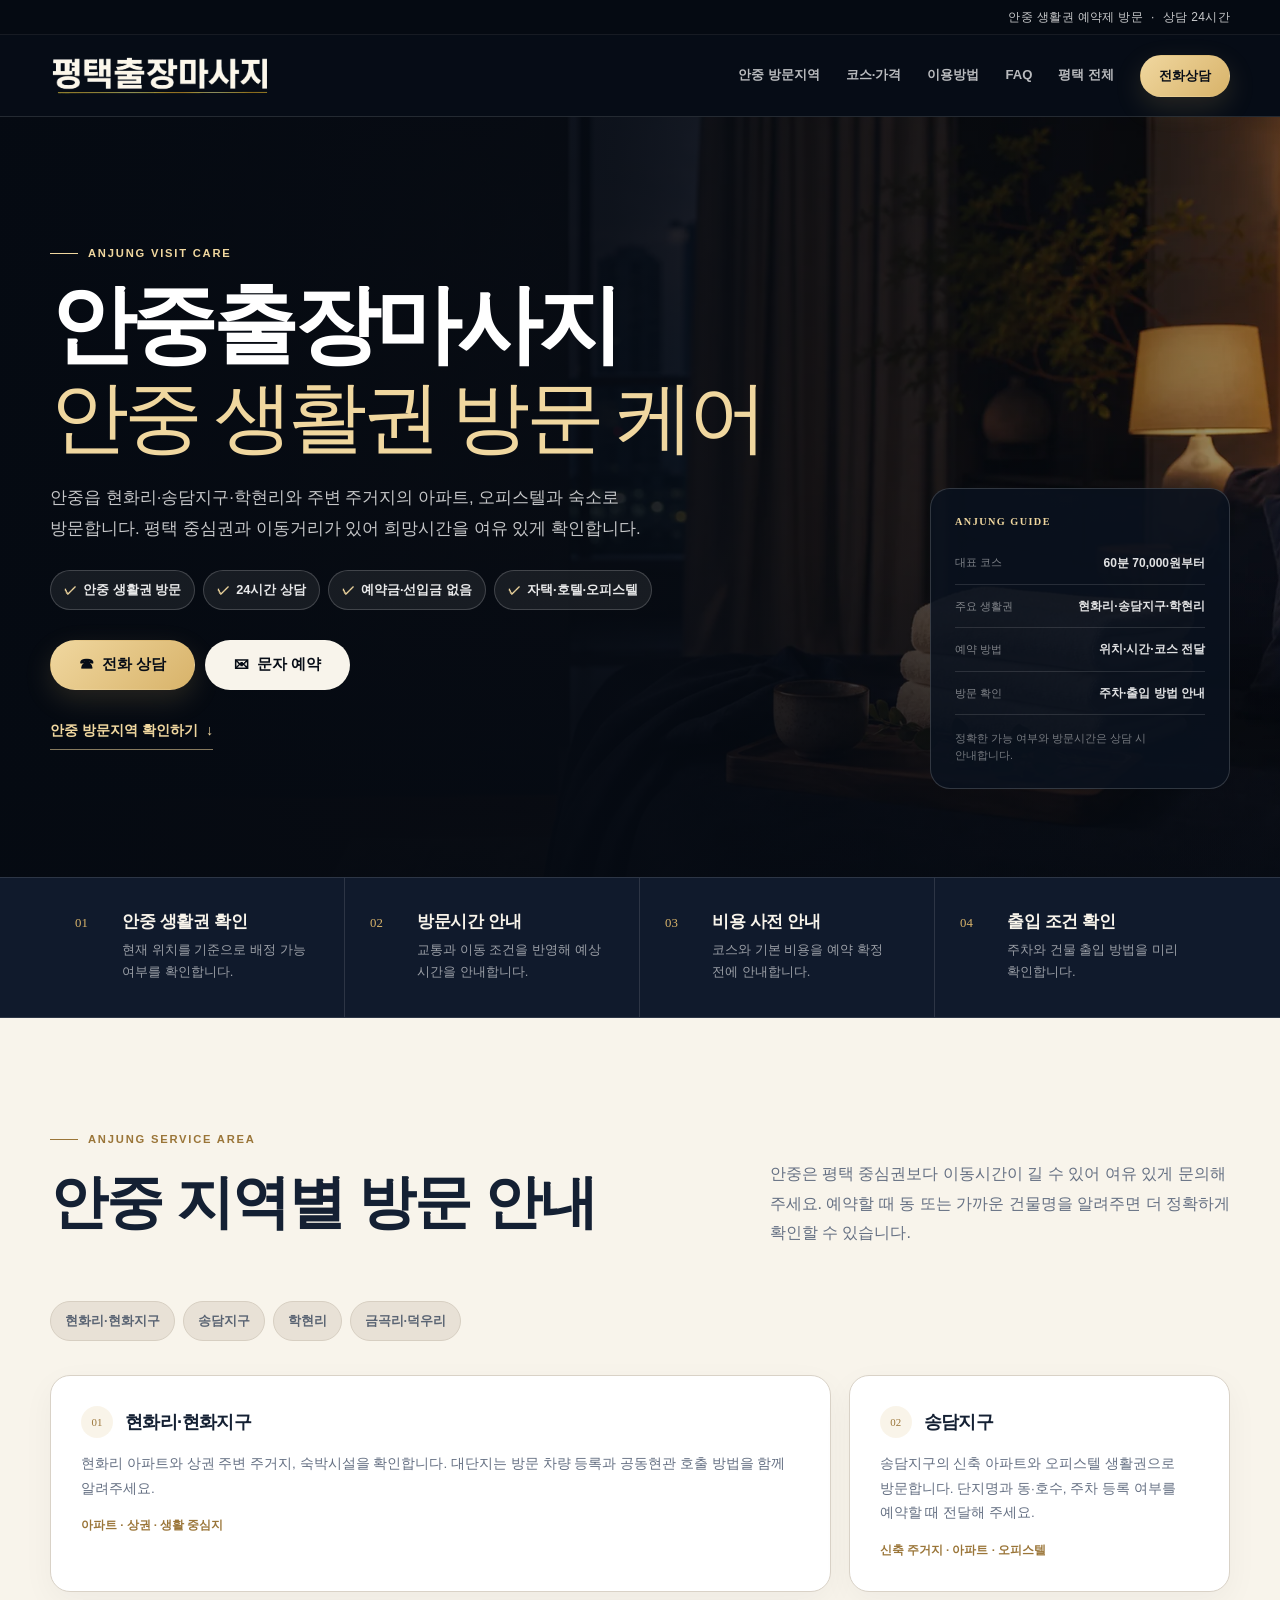
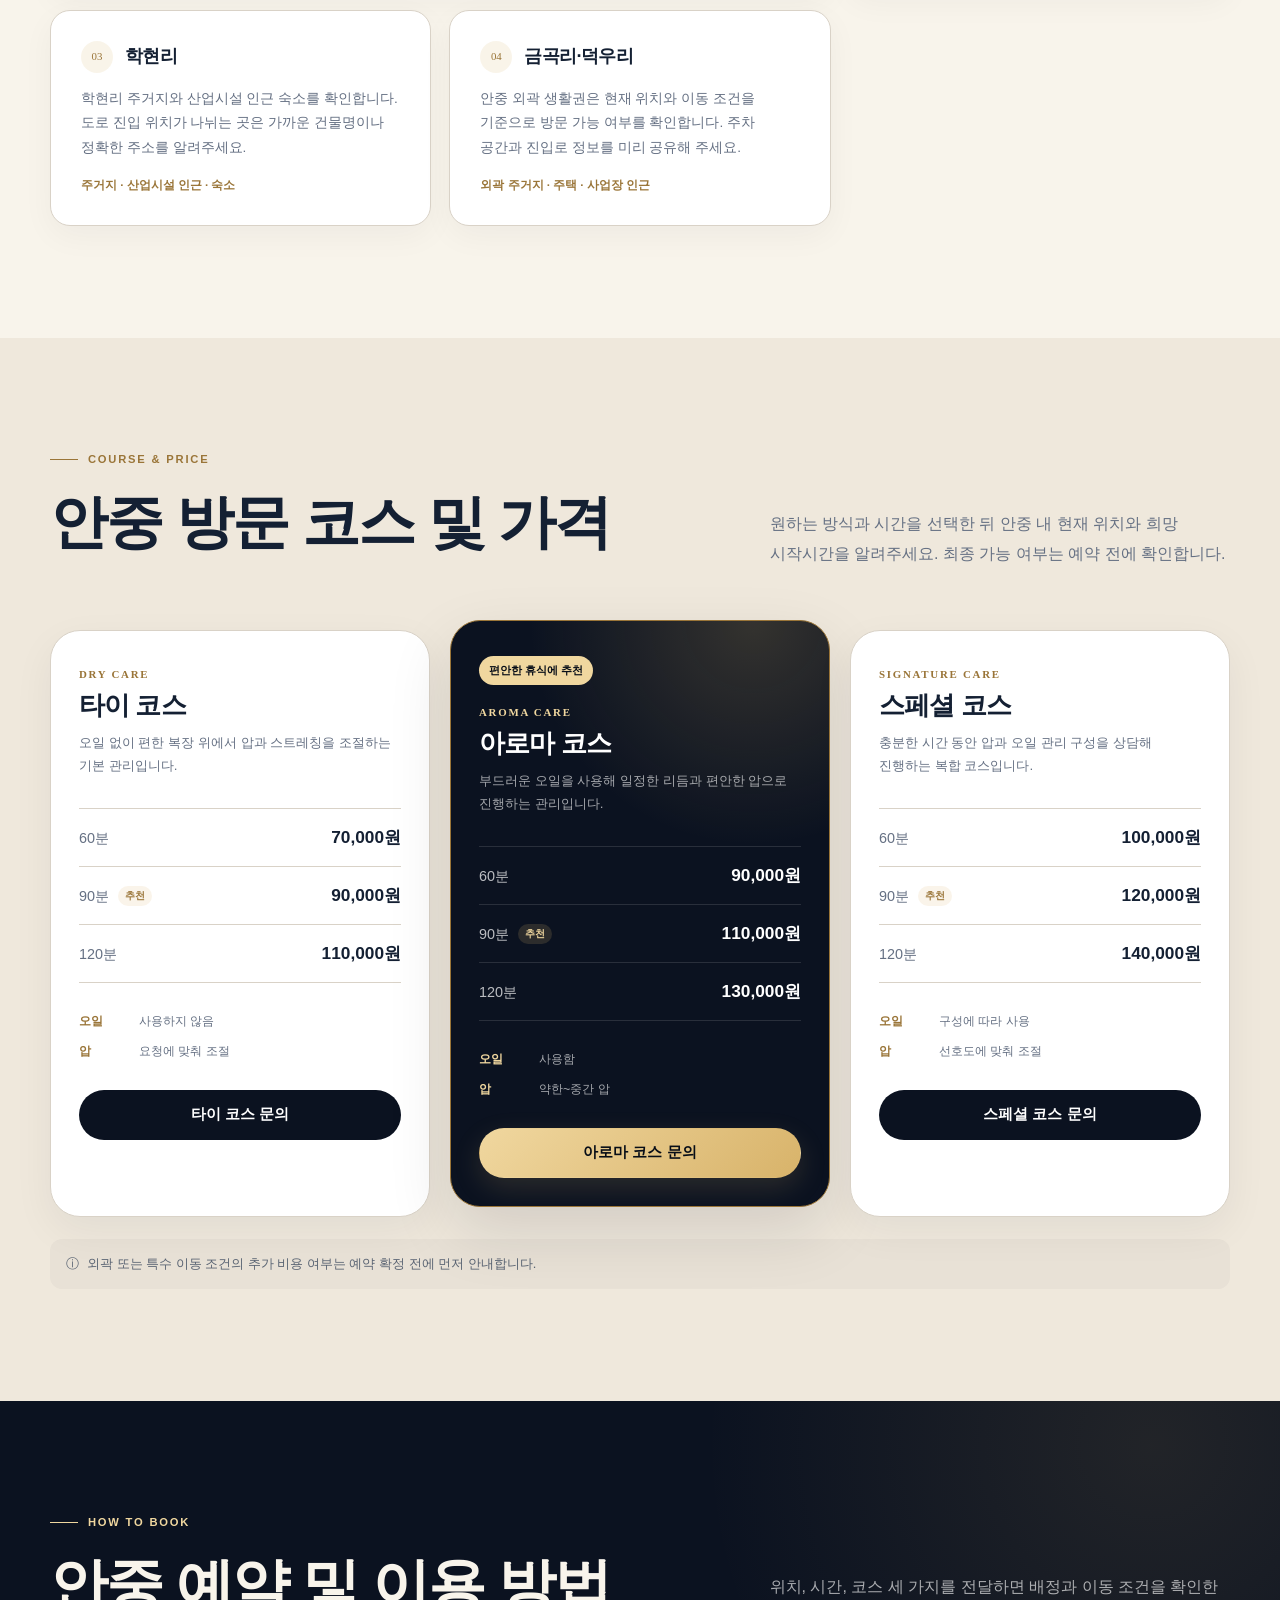
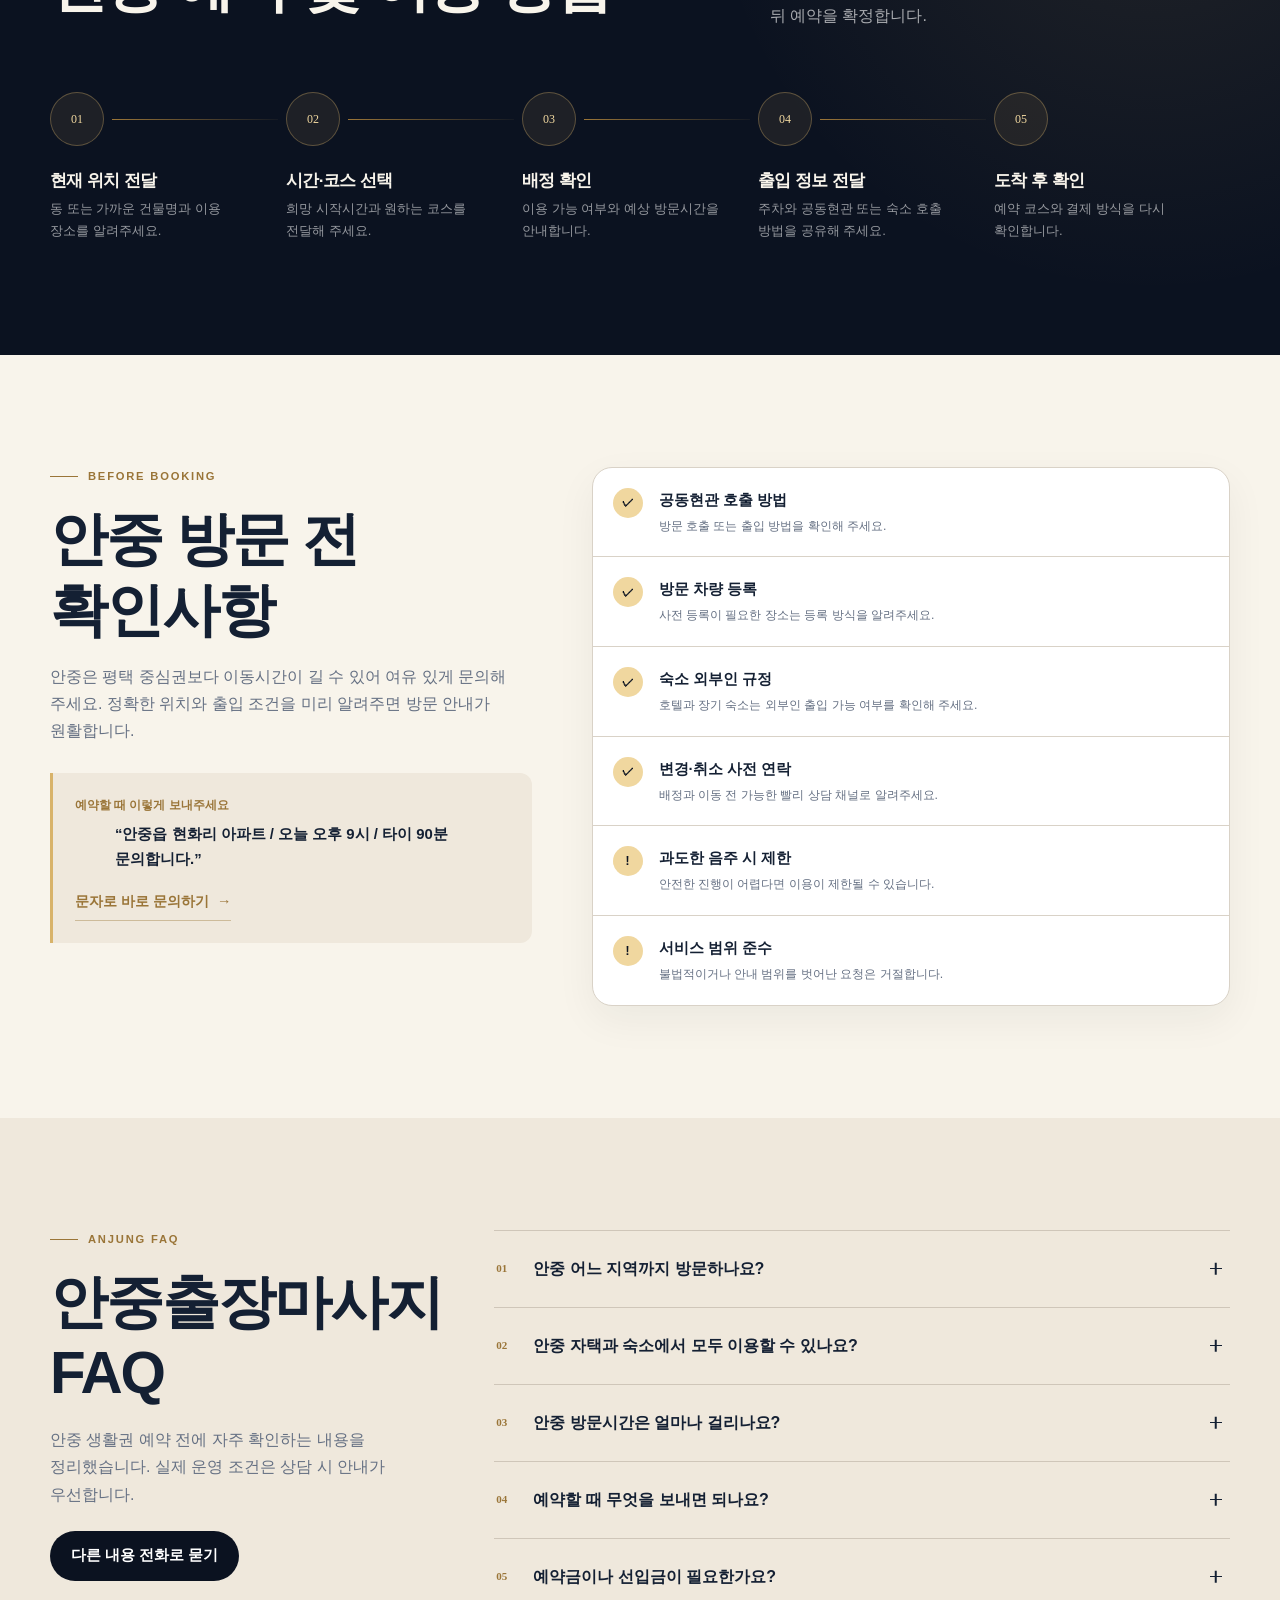
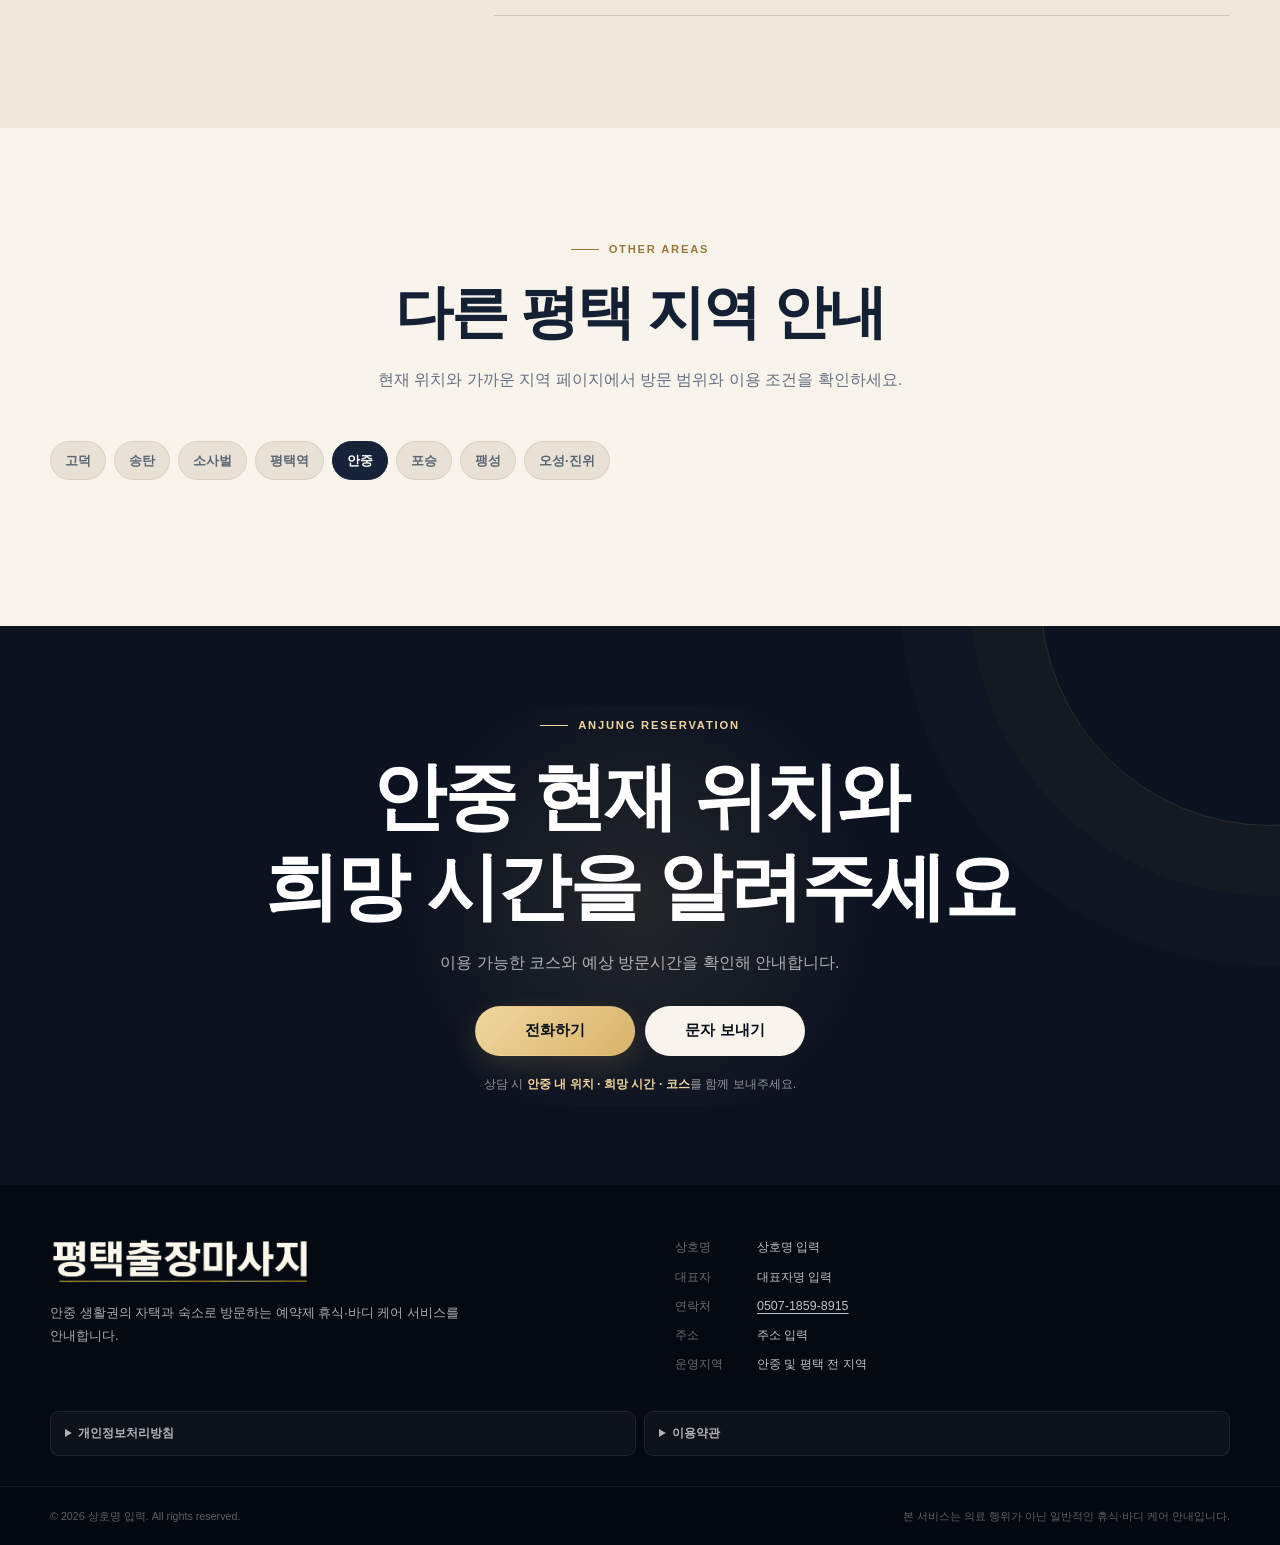
==== anjung/index.html @ 3d98370f "Use ptvisitcare.kr as primary domain" ====
<!doctype html>
<html lang="ko" data-page-path="/anjung/">
<head>
  <meta charset="utf-8">
  <meta name="viewport" content="width=device-width, initial-scale=1">
  <title>안중출장마사지 | 현화리·송담지구·학현리 방문 케어</title>
  <meta name="description" content="안중출장마사지 방문 안내. 안중읍 현화리, 송담지구, 학현리의 아파트·숙소 방문 범위, 코스와 가격, 예약 방법을 안내합니다.">
  <meta name="robots" content="index, follow, max-image-preview:large">
  <meta name="theme-color" content="#0b1220">
  <meta name="format-detection" content="telephone=no">
  <link rel="canonical" href="https://ptvisitcare.kr/anjung/">
  <link rel="alternate" hreflang="ko-KR" href="https://ptvisitcare.kr/anjung/">
  <meta property="og:type" content="website">
  <meta property="og:locale" content="ko_KR">
  <meta property="og:site_name" content="평택출장마사지">
  <meta property="og:title" content="안중출장마사지 | 평택 안중 방문 케어">
  <meta property="og:description" content="안중출장마사지 방문 안내. 안중읍 현화리, 송담지구, 학현리의 아파트·숙소 방문 범위, 코스와 가격, 예약 방법을 안내합니다.">
  <meta property="og:url" content="https://ptvisitcare.kr/anjung/">
  <meta property="og:image" content="https://ptvisitcare.kr/images/hero.webp">
  <meta property="og:image:width" content="1600">
  <meta property="og:image:height" content="900">
  <meta property="og:image:alt" content="차분하게 정돈된 안중 방문 케어 준비 공간">
  <meta name="twitter:card" content="summary_large_image">
  <meta name="twitter:title" content="안중출장마사지 방문 안내">
  <meta name="twitter:description" content="안중출장마사지 방문 안내. 안중읍 현화리, 송담지구, 학현리의 아파트·숙소 방문 범위, 코스와 가격, 예약 방법을 안내합니다.">
  <meta name="twitter:image" content="https://ptvisitcare.kr/images/hero.webp">
  <link rel="icon" href="../favicon.svg" type="image/svg+xml">
  <link rel="manifest" href="../manifest.webmanifest">
  <link rel="preload" href="../images/hero.webp" as="image" type="image/webp" fetchpriority="high">
  <link rel="stylesheet" href="../css/style.css?v=20260730-5">
  <script src="../js/main.js?v=20260730-5" defer></script>
  <script type="application/ld+json" id="structured-data">
{
  "@context": "https://schema.org",
  "@graph": [
    {
      "@type": "Organization",
      "@id": "https://ptvisitcare.kr/#organization",
      "name": "상호명 입력",
      "url": "https://ptvisitcare.kr/",
      "telephone": "0507-1859-8915",
      "address": {
        "@type": "PostalAddress",
        "streetAddress": "주소 입력",
        "addressLocality": "평택시",
        "addressRegion": "경기도",
        "addressCountry": "KR"
      }
    },
    {
      "@type": "WebSite",
      "@id": "https://ptvisitcare.kr/#website",
      "url": "https://ptvisitcare.kr/",
      "name": "평택출장마사지",
      "inLanguage": "ko-KR",
      "publisher": {
        "@id": "https://ptvisitcare.kr/#organization"
      }
    },
    {
      "@type": "Service",
      "@id": "https://ptvisitcare.kr/anjung/#service",
      "name": "안중출장마사지 방문 케어",
      "serviceType": "출장 마사지 및 방문 케어",
      "description": "안중출장마사지 방문 안내. 안중읍 현화리, 송담지구, 학현리의 아파트·숙소 방문 범위, 코스와 가격, 예약 방법을 안내합니다.",
      "url": "https://ptvisitcare.kr/anjung/",
      "provider": {
        "@id": "https://ptvisitcare.kr/#organization"
      },
      "areaServed": [
        {
          "@type": "AdministrativeArea",
          "name": "평택시 현화리·현화지구"
        },
        {
          "@type": "AdministrativeArea",
          "name": "평택시 송담지구"
        },
        {
          "@type": "AdministrativeArea",
          "name": "평택시 학현리"
        },
        {
          "@type": "AdministrativeArea",
          "name": "평택시 금곡리·덕우리"
        }
      ],
      "audience": {
        "@type": "PeopleAudience",
        "requiredMinAge": 19
      }
    },
    {
      "@type": "BreadcrumbList",
      "@id": "https://ptvisitcare.kr/anjung/#breadcrumb",
      "itemListElement": [
        {
          "@type": "ListItem",
          "position": 1,
          "name": "평택출장마사지",
          "item": "https://ptvisitcare.kr/"
        },
        {
          "@type": "ListItem",
          "position": 2,
          "name": "안중출장마사지",
          "item": "https://ptvisitcare.kr/anjung/"
        }
      ]
    },
    {
      "@type": "FAQPage",
      "@id": "https://ptvisitcare.kr/anjung/#faq",
      "mainEntity": [
        {
          "@type": "Question",
          "name": "안중 어느 지역까지 방문하나요?",
          "acceptedAnswer": {
            "@type": "Answer",
            "text": "현화리·현화지구, 송담지구, 학현리, 금곡리·덕우리 생활권을 확인합니다. 정확한 위치와 희망시간을 알려주시면 이동 가능 여부를 안내합니다."
          }
        },
        {
          "@type": "Question",
          "name": "안중 자택과 숙소에서 모두 이용할 수 있나요?",
          "acceptedAnswer": {
            "@type": "Answer",
            "text": "자택, 아파트, 오피스텔, 호텔과 장기 숙소에서 이용할 수 있습니다. 숙박시설은 외부인 출입 가능 여부와 객실 호출 방법을 먼저 확인해 주세요."
          }
        },
        {
          "@type": "Question",
          "name": "안중 방문시간은 얼마나 걸리나요?",
          "acceptedAnswer": {
            "@type": "Answer",
            "text": "안중은 평택 중심권보다 이동시간이 길 수 있어 여유 있게 문의해 주세요. 현재 관리사 위치와 교통, 주차와 출입 조건에 따라 달라지며 예약 확정 전에 예상 방문시간을 안내합니다."
          }
        },
        {
          "@type": "Question",
          "name": "예약할 때 무엇을 보내면 되나요?",
          "acceptedAnswer": {
            "@type": "Answer",
            "text": "현재 안중 내 위치 또는 가까운 건물명, 희망 시작시간, 이용 장소와 원하는 코스를 전화나 문자로 전달해 주세요."
          }
        },
        {
          "@type": "Question",
          "name": "예약금이나 선입금이 필요한가요?",
          "acceptedAnswer": {
            "@type": "Answer",
            "text": "현재 안내 기준으로 예약금과 선입금은 받지 않습니다. 관리사 도착 후 예약한 코스와 결제 방식을 다시 확인합니다."
          }
        }
      ]
    }
  ]
}
  </script>
</head>
<body>
  <a class="skip-link" href="#main-content">본문 바로가기</a>
  <div class="site-notice" role="note"><div class="container site-notice__inner"><span>안중 생활권 예약제 방문</span><span aria-hidden="true">·</span><span>상담 24시간</span></div></div>
  <header class="site-header" data-header>
    <div class="container header-inner">
      <a class="brand" href="../" aria-label="평택출장마사지 메인 페이지"><img class="brand-logo" src="../images/logo-pyeongtaek.png" width="1200" height="221" alt="평택출장마사지"></a>
      <button class="menu-toggle" type="button" aria-expanded="false" aria-controls="primary-navigation" aria-label="메뉴 열기" data-menu-toggle><span></span><span></span><span></span></button>
      <nav class="primary-nav" id="primary-navigation" aria-label="주요 메뉴" data-nav>
        <a href="#area">안중 방문지역</a><a href="#price">코스·가격</a><a href="#process">이용방법</a><a href="#faq">FAQ</a><a href="../">평택 전체</a>
        <a class="button button--small button--gold nav-call" href="tel:050718598915" data-action="phone-click">전화상담</a>
      </nav>
    </div>
  </header>
  <main id="main-content">
    <section class="hero" id="top" aria-labelledby="hero-title">
      <img class="hero-media" src="../images/hero.webp" width="1600" height="900" alt="차분하게 정돈된 안중 방문 케어 준비 공간" fetchpriority="high" decoding="async">
      <div class="hero-shade" aria-hidden="true"></div>
      <div class="container hero-inner">
        <div class="hero-copy">
          <p class="eyebrow"><span></span> ANJUNG VISIT CARE</p>
          <h1 id="hero-title">안중출장마사지<br><em>안중 생활권 방문 케어</em></h1>
          <p class="hero-lead">안중읍 현화리·송담지구·학현리와 주변 주거지의 아파트, 오피스텔과 숙소로 방문합니다. 평택 중심권과 이동거리가 있어 희망시간을 여유 있게 확인합니다.</p>
          <ul class="hero-badges" aria-label="안중 방문 서비스 안내"><li>안중 생활권 방문</li><li>24시간 상담</li><li>예약금·선입금 없음</li><li>자택·호텔·오피스텔</li></ul>
          <div class="hero-actions" aria-label="상담 방법"><a class="button button--gold" href="tel:050718598915" data-action="phone-click"><span aria-hidden="true">☎</span> 전화 상담</a><a class="button button--light" href="sms:050718598915" data-action="sms-click"><span aria-hidden="true">✉</span> 문자 예약</a></div>
          <a class="text-link" href="#area">안중 방문지역 확인하기 <span aria-hidden="true">↓</span></a>
        </div>
        <aside class="hero-summary" aria-label="안중 빠른 이용 안내"><p class="hero-summary__label">ANJUNG GUIDE</p><dl><div><dt>대표 코스</dt><dd>60분 70,000원부터</dd></div><div><dt>주요 생활권</dt><dd>현화리·송담지구·학현리</dd></div><div><dt>예약 방법</dt><dd>위치·시간·코스 전달</dd></div><div><dt>방문 확인</dt><dd>주차·출입 방법 안내</dd></div></dl><p>정확한 가능 여부와 방문시간은 상담 시 안내합니다.</p></aside>
      </div>
    </section>
    <section class="feature-strip" aria-label="안중 방문 케어 핵심 특징">
      <h2 class="sr-only">안중 방문 케어 핵심 안내</h2>
      <div class="container feature-grid"><article class="feature-card"><span class="feature-number" aria-hidden="true">01</span><h3>안중 생활권 확인</h3><p>현재 위치를 기준으로 배정 가능 여부를 확인합니다.</p></article><article class="feature-card"><span class="feature-number" aria-hidden="true">02</span><h3>방문시간 안내</h3><p>교통과 이동 조건을 반영해 예상 시간을 안내합니다.</p></article><article class="feature-card"><span class="feature-number" aria-hidden="true">03</span><h3>비용 사전 안내</h3><p>코스와 기본 비용을 예약 확정 전에 안내합니다.</p></article><article class="feature-card"><span class="feature-number" aria-hidden="true">04</span><h3>출입 조건 확인</h3><p>주차와 건물 출입 방법을 미리 확인합니다.</p></article></div>
    </section>
    <section class="section section--light" id="area" aria-labelledby="area-title">
      <div class="container">
        <div class="section-heading section-heading--split"><div><p class="eyebrow eyebrow--dark"><span></span> ANJUNG SERVICE AREA</p><h2 id="area-title">안중 지역별 방문 안내</h2></div><p>안중은 평택 중심권보다 이동시간이 길 수 있어 여유 있게 문의해 주세요. 예약할 때 동 또는 가까운 건물명을 알려주면 더 정확하게 확인할 수 있습니다.</p></div>
        <nav class="region-chips" aria-label="안중 지역 바로가기"><a href="#area-1">현화리·현화지구</a><a href="#area-2">송담지구</a><a href="#area-3">학현리</a><a href="#area-4">금곡리·덕우리</a></nav>
        <div class="region-grid">
          <article class="region-card" id="area-1">
            <div class="region-card__heading"><span>01</span><h3>현화리·현화지구</h3></div>
            <p>현화리 아파트와 상권 주변 주거지, 숙박시설을 확인합니다. 대단지는 방문 차량 등록과 공동현관 호출 방법을 함께 알려주세요.</p>
            <p class="region-tags">아파트 · 상권 · 생활 중심지</p>
          </article>
          <article class="region-card" id="area-2">
            <div class="region-card__heading"><span>02</span><h3>송담지구</h3></div>
            <p>송담지구의 신축 아파트와 오피스텔 생활권으로 방문합니다. 단지명과 동·호수, 주차 등록 여부를 예약할 때 전달해 주세요.</p>
            <p class="region-tags">신축 주거지 · 아파트 · 오피스텔</p>
          </article>
          <article class="region-card" id="area-3">
            <div class="region-card__heading"><span>03</span><h3>학현리</h3></div>
            <p>학현리 주거지와 산업시설 인근 숙소를 확인합니다. 도로 진입 위치가 나뉘는 곳은 가까운 건물명이나 정확한 주소를 알려주세요.</p>
            <p class="region-tags">주거지 · 산업시설 인근 · 숙소</p>
          </article>
          <article class="region-card" id="area-4">
            <div class="region-card__heading"><span>04</span><h3>금곡리·덕우리</h3></div>
            <p>안중 외곽 생활권은 현재 위치와 이동 조건을 기준으로 방문 가능 여부를 확인합니다. 주차 공간과 진입로 정보를 미리 공유해 주세요.</p>
            <p class="region-tags">외곽 주거지 · 주택 · 사업장 인근</p>
          </article>
        </div>
      </div>
    </section>
    <section class="section section--cream" id="price" aria-labelledby="price-title">
      <div class="container">
        <div class="section-heading section-heading--split"><div><p class="eyebrow eyebrow--dark"><span></span> COURSE &amp; PRICE</p><h2 id="price-title">안중 방문 코스 및 가격</h2></div><p>원하는 방식과 시간을 선택한 뒤 안중 내 현재 위치와 희망 시작시간을 알려주세요. 최종 가능 여부는 예약 전에 확인합니다.</p></div>

        <div class="price-grid">
          <article class="price-card">
            <div class="price-card__top"><p class="price-kicker">DRY CARE</p><h3>타이 코스</h3><p>오일 없이 편한 복장 위에서 압과 스트레칭을 조절하는 기본 관리입니다.</p></div>
            <ul class="price-list" aria-label="타이 코스 가격"><li><span>60분</span><strong>70,000원</strong></li><li class="is-recommended"><span>90분 <small>추천</small></span><strong>90,000원</strong></li><li><span>120분</span><strong>110,000원</strong></li></ul>
            <dl class="course-meta"><div><dt>오일</dt><dd>사용하지 않음</dd></div><div><dt>압</dt><dd>요청에 맞춰 조절</dd></div></dl>
            <a class="button button--dark button--full" href="sms:050718598915" data-action="sms-click" data-course="안중 타이 코스">타이 코스 문의</a>
          </article>
          <article class="price-card price-card--featured">
            <div class="price-ribbon">편안한 휴식에 추천</div>
            <div class="price-card__top"><p class="price-kicker">AROMA CARE</p><h3>아로마 코스</h3><p>부드러운 오일을 사용해 일정한 리듬과 편안한 압으로 진행하는 관리입니다.</p></div>
            <ul class="price-list" aria-label="아로마 코스 가격"><li><span>60분</span><strong>90,000원</strong></li><li class="is-recommended"><span>90분 <small>추천</small></span><strong>110,000원</strong></li><li><span>120분</span><strong>130,000원</strong></li></ul>
            <dl class="course-meta"><div><dt>오일</dt><dd>사용함</dd></div><div><dt>압</dt><dd>약한~중간 압</dd></div></dl>
            <a class="button button--gold button--full" href="sms:050718598915" data-action="sms-click" data-course="안중 아로마 코스">아로마 코스 문의</a>
          </article>
          <article class="price-card">
            <div class="price-card__top"><p class="price-kicker">SIGNATURE CARE</p><h3>스페셜 코스</h3><p>충분한 시간 동안 압과 오일 관리 구성을 상담해 진행하는 복합 코스입니다.</p></div>
            <ul class="price-list" aria-label="스페셜 코스 가격"><li><span>60분</span><strong>100,000원</strong></li><li class="is-recommended"><span>90분 <small>추천</small></span><strong>120,000원</strong></li><li><span>120분</span><strong>140,000원</strong></li></ul>
            <dl class="course-meta"><div><dt>오일</dt><dd>구성에 따라 사용</dd></div><div><dt>압</dt><dd>선호도에 맞춰 조절</dd></div></dl>
            <a class="button button--dark button--full" href="sms:050718598915" data-action="sms-click" data-course="안중 스페셜 코스">스페셜 코스 문의</a>
          </article>
        </div>
        <p class="price-note"><span aria-hidden="true">ⓘ</span> 외곽 또는 특수 이동 조건의 추가 비용 여부는 예약 확정 전에 먼저 안내합니다.</p>
      </div>
    </section>
    <section class="section section--navy process-section" id="process" aria-labelledby="process-title">
      <div class="container">
        <div class="section-heading section-heading--split"><div><p class="eyebrow"><span></span> HOW TO BOOK</p><h2 id="process-title">안중 예약 및 이용 방법</h2></div><p>위치, 시간, 코스 세 가지를 전달하면 배정과 이동 조건을 확인한 뒤 예약을 확정합니다.</p></div>
        <ol class="process-list"><li><span>01</span><div><h3>현재 위치 전달</h3><p>동 또는 가까운 건물명과 이용 장소를 알려주세요.</p></div></li><li><span>02</span><div><h3>시간·코스 선택</h3><p>희망 시작시간과 원하는 코스를 전달해 주세요.</p></div></li><li><span>03</span><div><h3>배정 확인</h3><p>이용 가능 여부와 예상 방문시간을 안내합니다.</p></div></li><li><span>04</span><div><h3>출입 정보 전달</h3><p>주차와 공동현관 또는 숙소 호출 방법을 공유해 주세요.</p></div></li><li><span>05</span><div><h3>도착 후 확인</h3><p>예약 코스와 결제 방식을 다시 확인합니다.</p></div></li></ol>
      </div>
    </section>
    <section class="section section--light" id="booking-info" aria-labelledby="booking-title">
      <div class="container booking-layout">
        <div class="booking-copy"><p class="eyebrow eyebrow--dark"><span></span> BEFORE BOOKING</p><h2 id="booking-title">안중 방문 전 확인사항</h2><p>안중은 평택 중심권보다 이동시간이 길 수 있어 여유 있게 문의해 주세요. 정확한 위치와 출입 조건을 미리 알려주면 방문 안내가 원활합니다.</p><div class="booking-contact"><p>예약할 때 이렇게 보내주세요</p><blockquote>“안중읍 현화리 아파트 / 오늘 오후 9시 / 타이 90분 문의합니다.”</blockquote><a class="text-link text-link--dark" href="sms:050718598915" data-action="sms-click">문자로 바로 문의하기 <span aria-hidden="true">→</span></a></div></div>
        <ul class="notice-list"><li><span aria-hidden="true">✓</span><div><strong>공동현관 호출 방법</strong><p>방문 호출 또는 출입 방법을 확인해 주세요.</p></div></li><li><span aria-hidden="true">✓</span><div><strong>방문 차량 등록</strong><p>사전 등록이 필요한 장소는 등록 방식을 알려주세요.</p></div></li><li><span aria-hidden="true">✓</span><div><strong>숙소 외부인 규정</strong><p>호텔과 장기 숙소는 외부인 출입 가능 여부를 확인해 주세요.</p></div></li><li><span aria-hidden="true">✓</span><div><strong>변경·취소 사전 연락</strong><p>배정과 이동 전 가능한 빨리 상담 채널로 알려주세요.</p></div></li><li><span aria-hidden="true">!</span><div><strong>과도한 음주 시 제한</strong><p>안전한 진행이 어렵다면 이용이 제한될 수 있습니다.</p></div></li><li><span aria-hidden="true">!</span><div><strong>서비스 범위 준수</strong><p>불법적이거나 안내 범위를 벗어난 요청은 거절합니다.</p></div></li></ul>
      </div>
    </section>
    <section class="section section--cream" id="faq" aria-labelledby="faq-title">
      <div class="container faq-layout">
        <div class="faq-intro"><p class="eyebrow eyebrow--dark"><span></span> ANJUNG FAQ</p><h2 id="faq-title">안중출장마사지 FAQ</h2><p>안중 생활권 예약 전에 자주 확인하는 내용을 정리했습니다. 실제 운영 조건은 상담 시 안내가 우선합니다.</p><a class="button button--dark" href="tel:050718598915" data-action="phone-click">다른 내용 전화로 묻기</a></div>
        <div class="faq-list" data-accordion>
          <details>
            <summary><span>01</span>안중 어느 지역까지 방문하나요?<i aria-hidden="true"></i></summary>
            <div><p>현화리·현화지구, 송담지구, 학현리, 금곡리·덕우리 생활권을 확인합니다. 정확한 위치와 희망시간을 알려주시면 이동 가능 여부를 안내합니다.</p></div>
          </details>
          <details>
            <summary><span>02</span>안중 자택과 숙소에서 모두 이용할 수 있나요?<i aria-hidden="true"></i></summary>
            <div><p>자택, 아파트, 오피스텔, 호텔과 장기 숙소에서 이용할 수 있습니다. 숙박시설은 외부인 출입 가능 여부와 객실 호출 방법을 먼저 확인해 주세요.</p></div>
          </details>
          <details>
            <summary><span>03</span>안중 방문시간은 얼마나 걸리나요?<i aria-hidden="true"></i></summary>
            <div><p>안중은 평택 중심권보다 이동시간이 길 수 있어 여유 있게 문의해 주세요. 현재 관리사 위치와 교통, 주차와 출입 조건에 따라 달라지며 예약 확정 전에 예상 방문시간을 안내합니다.</p></div>
          </details>
          <details>
            <summary><span>04</span>예약할 때 무엇을 보내면 되나요?<i aria-hidden="true"></i></summary>
            <div><p>현재 안중 내 위치 또는 가까운 건물명, 희망 시작시간, 이용 장소와 원하는 코스를 전화나 문자로 전달해 주세요.</p></div>
          </details>
          <details>
            <summary><span>05</span>예약금이나 선입금이 필요한가요?<i aria-hidden="true"></i></summary>
            <div><p>현재 안내 기준으로 예약금과 선입금은 받지 않습니다. 관리사 도착 후 예약한 코스와 결제 방식을 다시 확인합니다.</p></div>
          </details>
        </div>
      </div>
    </section>
    <section class="section section--light" aria-labelledby="other-region-title">
      <div class="container"><div class="section-heading section-heading--center"><p class="eyebrow eyebrow--dark"><span></span> OTHER AREAS</p><h2 id="other-region-title">다른 평택 지역 안내</h2><p>현재 위치와 가까운 지역 페이지에서 방문 범위와 이용 조건을 확인하세요.</p></div><nav class="region-chips" aria-label="다른 평택 지역 페이지"><a href="../godeok/">고덕</a><a href="../songtan/">송탄</a><a href="../sosabeol/">소사벌</a><a href="../pyeongtaek-station/">평택역</a><a href="../anjung/" aria-current="page">안중</a><a href="../poseung/">포승</a><a href="../paengseong/">팽성</a><a href="../oseong-jinwi/">오성·진위</a></nav></div>
    </section>
    <section class="final-cta" aria-labelledby="final-title">
      <div class="final-cta__glow" aria-hidden="true"></div><div class="container final-cta__inner"><p class="eyebrow"><span></span> ANJUNG RESERVATION</p><h2 id="final-title">안중 현재 위치와<br>희망 시간을 알려주세요</h2><p>이용 가능한 코스와 예상 방문시간을 확인해 안내합니다.</p><div class="final-actions"><a class="button button--gold" href="tel:050718598915" data-action="phone-click">전화하기</a><a class="button button--light" href="sms:050718598915" data-action="sms-click">문자 보내기</a></div><p class="final-note">상담 시 <strong>안중 내 위치 · 희망 시간 · 코스</strong>를 함께 보내주세요.</p></div>
    </section>
  </main>
  <footer class="site-footer">
    <div class="container footer-main"><div class="footer-brand"><a class="brand" href="../" aria-label="평택출장마사지 메인 페이지"><img class="brand-logo" src="../images/logo-pyeongtaek.png" width="1200" height="221" alt="평택출장마사지"></a><p>안중 생활권의 자택과 숙소로 방문하는 예약제 휴식·바디 케어 서비스를 안내합니다.</p></div><dl class="business-info"><div><dt>상호명</dt><dd data-config-business>상호명 입력</dd></div><div><dt>대표자</dt><dd>대표자명 입력</dd></div><div><dt>연락처</dt><dd><a href="tel:050718598915" data-action="phone-click" data-config-phone>0507-1859-8915</a></dd></div><div><dt>주소</dt><dd>주소 입력</dd></div><div><dt>운영지역</dt><dd>안중 및 평택 전 지역</dd></div></dl></div>
    <div class="container footer-legal"><details id="privacy"><summary>개인정보처리방침</summary><p>개인정보처리방침 내용 입력. 상담 과정에서 수집하는 정보와 이용 목적, 보유 기간, 파기 방법 및 문의처를 실제 운영 기준에 맞춰 작성하세요.</p></details><details id="terms"><summary>이용약관</summary><p>이용약관 내용 입력. 서비스 범위와 예약 확정, 변경·취소, 결제 및 이용 제한 기준을 실제 운영 정책에 맞춰 작성하세요.</p></details></div>
    <div class="footer-bottom"><div class="container"><p>© <span data-current-year>2026</span> <span data-config-business>상호명 입력</span>. All rights reserved.</p><p>본 서비스는 의료 행위가 아닌 일반적인 휴식·바디 케어 안내입니다.</p></div></div>
  </footer>
  <nav class="mobile-cta" aria-label="빠른 상담"><a href="tel:050718598915" data-action="phone-click"><span aria-hidden="true">☎</span>전화</a><a href="sms:050718598915" data-action="sms-click"><span aria-hidden="true">✉</span>문자</a></nav>
  <p class="sr-only" aria-live="polite" id="site-status"></p>
</body>
</html>
---- css/style.css ----
:root {
  --navy-950: #070d17;
  --navy-900: #0b1220;
  --navy-850: #101a2c;
  --navy-800: #152238;
  --navy-700: #21314b;
  --ivory: #f8f4eb;
  --cream: #efe8dc;
  --white: #ffffff;
  --ink: #142033;
  --muted: #657083;
  --line-dark: rgba(255, 255, 255, 0.12);
  --line-light: #d9d2c7;
  --gold: #d8b36a;
  --gold-light: #f0d79f;
  --gold-dark: #9a7538;
  --success: #91c4ae;
  --shadow: 0 24px 64px rgba(5, 12, 24, 0.12);
  --radius-sm: 12px;
  --radius: 20px;
  --radius-lg: 30px;
  --container: 1180px;
  --header-height: 72px;
}

*,
*::before,
*::after {
  box-sizing: border-box;
}

html {
  scroll-behavior: smooth;
  scroll-padding-top: 92px;
}

body {
  min-width: 320px;
  margin: 0;
  padding: 0 0 64px;
  overflow-x: hidden;
  color: var(--ink);
  background: var(--navy-950);
  font-family: Pretendard, "Noto Sans KR", "Apple SD Gothic Neo", Inter, -apple-system, BlinkMacSystemFont, "Segoe UI", sans-serif;
  font-size: 16px;
  line-height: 1.7;
  word-break: keep-all;
  -webkit-font-smoothing: antialiased;
}

body.nav-open {
  overflow: hidden;
}

img {
  display: block;
  max-width: 100%;
}

a {
  color: inherit;
  text-decoration: none;
}

button,
input,
textarea,
select {
  font: inherit;
}

button,
summary,
a {
  -webkit-tap-highlight-color: transparent;
  touch-action: manipulation;
}

:focus-visible {
  outline: 3px solid var(--gold-light);
  outline-offset: 4px;
}

::selection {
  color: var(--navy-950);
  background: var(--gold-light);
}

h1,
h2,
h3,
p,
ul,
ol,
dl,
blockquote {
  margin-top: 0;
}

h1,
h2,
h3 {
  line-height: 1.22;
  letter-spacing: -0.035em;
}

h2 {
  margin-bottom: 18px;
  font-size: clamp(2rem, 8vw, 3.65rem);
  font-weight: 750;
}

h3 {
  margin-bottom: 12px;
  font-size: 1.25rem;
}

p:last-child {
  margin-bottom: 0;
}

.container {
  width: min(100% - 36px, var(--container));
  margin-inline: auto;
}

.section {
  position: relative;
  padding: 86px 0;
}

.section--light {
  background: var(--ivory);
}

.section--cream {
  background: var(--cream);
}

.section--navy {
  color: var(--ivory);
  background:
    radial-gradient(circle at 90% 8%, rgba(216, 179, 106, 0.11), transparent 28rem),
    var(--navy-900);
}

.sr-only {
  position: absolute !important;
  width: 1px !important;
  height: 1px !important;
  padding: 0 !important;
  margin: -1px !important;
  overflow: hidden !important;
  clip: rect(0, 0, 0, 0) !important;
  white-space: nowrap !important;
  border: 0 !important;
}

.skip-link {
  position: fixed;
  z-index: 1000;
  top: 12px;
  left: 12px;
  padding: 10px 16px;
  color: var(--navy-950);
  background: var(--gold-light);
  border-radius: 8px;
  transform: translateY(-150%);
  transition: transform 0.2s ease;
}

.skip-link:focus {
  transform: translateY(0);
}

.site-notice {
  position: relative;
  z-index: 12;
  color: rgba(255, 255, 255, 0.78);
  background: #050a12;
  border-bottom: 1px solid rgba(255, 255, 255, 0.07);
  font-size: 0.75rem;
  letter-spacing: 0.03em;
}

.site-notice__inner {
  display: flex;
  justify-content: center;
  gap: 8px;
  min-height: 34px;
  align-items: center;
}

.site-header {
  position: sticky;
  z-index: 100;
  top: 0;
  height: var(--header-height);
  color: var(--white);
  background: rgba(7, 13, 23, 0.96);
  border-bottom: 1px solid var(--line-dark);
  transition: height 0.2s ease, background 0.2s ease, box-shadow 0.2s ease;
}

.site-header.is-scrolled {
  height: 64px;
  background: rgba(7, 13, 23, 0.97);
  box-shadow: 0 12px 30px rgba(0, 0, 0, 0.22);
}

.header-inner {
  display: flex;
  height: 100%;
  align-items: center;
  justify-content: space-between;
}

.brand {
  display: inline-flex;
  align-items: center;
  min-width: 0;
}

.brand-logo {
  display: block;
  width: clamp(168px, 45vw, 220px);
  height: auto;
}

.brand-mark {
  display: grid;
  flex: 0 0 36px;
  width: 36px;
  height: 36px;
  place-items: center;
  color: var(--navy-950);
  background: linear-gradient(145deg, var(--gold-light), var(--gold));
  border-radius: 50%;
  font-family: Georgia, "Times New Roman", serif;
  font-size: 1.1rem;
  font-weight: 700;
}

.brand-copy {
  display: flex;
  min-width: 0;
  flex-direction: column;
}

.brand-copy strong {
  overflow: hidden;
  font-size: 0.98rem;
  line-height: 1.25;
  letter-spacing: -0.03em;
  text-overflow: ellipsis;
  white-space: nowrap;
}

.brand-copy small {
  margin-top: 2px;
  color: var(--gold-light);
  font-size: 0.54rem;
  line-height: 1.2;
  letter-spacing: 0.16em;
}

.menu-toggle {
  display: grid;
  width: 44px;
  height: 44px;
  padding: 10px;
  place-content: center;
  gap: 5px;
  color: var(--white);
  background: transparent;
  border: 1px solid rgba(255, 255, 255, 0.22);
  border-radius: 11px;
  cursor: pointer;
}

.menu-toggle span {
  display: block;
  width: 20px;
  height: 1.5px;
  background: currentColor;
  transition: transform 0.2s ease, opacity 0.2s ease;
}

.menu-toggle[aria-expanded="true"] span:nth-child(1) {
  transform: translateY(6.5px) rotate(45deg);
}

.menu-toggle[aria-expanded="true"] span:nth-child(2) {
  opacity: 0;
}

.menu-toggle[aria-expanded="true"] span:nth-child(3) {
  transform: translateY(-6.5px) rotate(-45deg);
}

.primary-nav {
  position: absolute;
  top: calc(100% + 1px);
  left: 0;
  width: 100%;
  max-height: 0;
  padding: 0 18px;
  overflow: hidden;
  visibility: hidden;
  background: rgba(7, 13, 23, 0.99);
  border-bottom: 1px solid var(--line-dark);
  opacity: 0;
  transition: max-height 0.25s ease, opacity 0.2s ease, visibility 0.2s ease, padding 0.25s ease;
}

.primary-nav.is-open {
  max-height: calc(100vh - 90px);
  padding-block: 14px 24px;
  overflow-y: auto;
  visibility: visible;
  opacity: 1;
}

.primary-nav > a:not(.button) {
  display: flex;
  min-height: 50px;
  align-items: center;
  border-bottom: 1px solid var(--line-dark);
  font-size: 1rem;
}

.primary-nav .nav-call {
  margin-top: 16px;
}

.button {
  display: inline-flex;
  min-height: 50px;
  padding: 13px 20px;
  align-items: center;
  justify-content: center;
  gap: 8px;
  border: 1px solid transparent;
  border-radius: 999px;
  font-size: 0.92rem;
  font-weight: 720;
  line-height: 1.2;
  text-align: center;
  transition: transform 0.2s ease, box-shadow 0.2s ease, background 0.2s ease, border-color 0.2s ease;
}

.button:hover {
  transform: translateY(-2px);
}

.button--gold {
  color: var(--navy-950);
  background: linear-gradient(135deg, var(--gold-light), var(--gold));
  box-shadow: 0 10px 28px rgba(216, 179, 106, 0.16);
}

.button--gold:hover {
  box-shadow: 0 14px 34px rgba(216, 179, 106, 0.28);
}

.button--light {
  color: var(--navy-950);
  background: var(--ivory);
}

.button--ghost {
  color: var(--white);
  background: rgba(255, 255, 255, 0.06);
  border-color: rgba(255, 255, 255, 0.32);
}

.button--dark {
  color: var(--white);
  background: var(--navy-900);
}

.button--small {
  min-height: 42px;
  padding: 10px 18px;
  font-size: 0.82rem;
}

.button--full {
  width: 100%;
}

.text-link {
  display: inline-flex;
  padding-block: 6px;
  align-items: center;
  gap: 8px;
  color: var(--gold-light);
  border-bottom: 1px solid rgba(240, 215, 159, 0.55);
  font-size: 0.9rem;
  font-weight: 700;
}

.text-link--dark {
  color: var(--gold-dark);
  border-color: rgba(154, 117, 56, 0.4);
}

.eyebrow {
  display: flex;
  margin-bottom: 17px;
  align-items: center;
  gap: 10px;
  color: var(--gold-light);
  font-size: 0.7rem;
  font-weight: 800;
  letter-spacing: 0.16em;
}

.eyebrow span {
  width: 28px;
  height: 1px;
  background: currentColor;
}

.eyebrow--dark {
  color: var(--gold-dark);
}

.hero {
  position: relative;
  min-height: 760px;
  isolation: isolate;
  overflow: hidden;
  color: var(--white);
  background: linear-gradient(135deg, var(--navy-950), var(--navy-800));
}

.hero-media,
.hero-shade {
  position: absolute;
  z-index: -2;
  inset: 0;
  width: 100%;
  height: 100%;
}

.hero-media {
  object-fit: cover;
  object-position: 66% center;
}

.hero-shade {
  z-index: -1;
  background:
    linear-gradient(90deg, rgba(5, 10, 18, 0.98) 0%, rgba(5, 10, 18, 0.89) 48%, rgba(5, 10, 18, 0.38) 100%),
    linear-gradient(0deg, rgba(5, 10, 18, 0.72) 0%, transparent 42%);
}

.hero-inner {
  display: grid;
  min-height: 760px;
  padding-block: 78px 70px;
  align-items: center;
  gap: 42px;
}

.hero-copy {
  max-width: 700px;
}

.hero h1 {
  margin-bottom: 22px;
  font-size: clamp(2.65rem, 12vw, 5.4rem);
  font-weight: 760;
  line-height: 1.04;
  letter-spacing: -0.055em;
}

.hero h1 em {
  color: var(--gold-light);
  font-family: Georgia, "Times New Roman", serif;
  font-size: 0.92em;
  font-style: normal;
  font-weight: 500;
  letter-spacing: -0.06em;
}

.hero-lead {
  max-width: 650px;
  margin-bottom: 26px;
  color: rgba(255, 255, 255, 0.77);
  font-size: 1rem;
  line-height: 1.85;
}

.hero-badges {
  display: flex;
  padding: 0;
  margin: 0 0 30px;
  flex-wrap: wrap;
  gap: 8px;
  list-style: none;
}

.hero-badges li {
  padding: 7px 11px;
  color: rgba(255, 255, 255, 0.9);
  background: rgba(255, 255, 255, 0.07);
  border: 1px solid rgba(255, 255, 255, 0.18);
  border-radius: 999px;
  font-size: 0.75rem;
  font-weight: 650;
}

.hero-badges li::before {
  content: "✓";
  margin-right: 6px;
  color: var(--gold-light);
  font-weight: 900;
}

.hero-actions {
  display: grid;
  margin-bottom: 22px;
  grid-template-columns: repeat(2, minmax(0, 1fr));
  gap: 10px;
}

.hero-actions .button:first-child {
  grid-column: auto;
}

.hero-summary {
  display: none;
}

.feature-strip {
  color: var(--ivory);
  background: var(--navy-850);
  border-top: 1px solid var(--line-dark);
  border-bottom: 1px solid var(--line-dark);
}

.feature-grid {
  display: grid;
  grid-template-columns: 1fr;
}

.feature-card {
  position: relative;
  padding: 30px 4px 30px 60px;
  border-bottom: 1px solid var(--line-dark);
}

.feature-card:last-child {
  border-bottom: 0;
}

.feature-number {
  position: absolute;
  top: 31px;
  left: 4px;
  color: var(--gold);
  font-family: Georgia, serif;
  font-size: 0.8rem;
}

.feature-card h3 {
  margin-bottom: 7px;
  font-size: 1.05rem;
  letter-spacing: -0.02em;
}

.feature-card p {
  margin: 0;
  color: rgba(255, 255, 255, 0.58);
  font-size: 0.82rem;
  line-height: 1.65;
}

.section-heading {
  max-width: 760px;
  margin-bottom: 40px;
}

.section-heading > p:not(.eyebrow) {
  margin-bottom: 0;
  color: var(--muted);
  line-height: 1.85;
}

.section--navy .section-heading > p:not(.eyebrow) {
  color: rgba(255, 255, 255, 0.64);
}

.section-heading--center {
  margin-inline: auto;
  text-align: center;
}

.section-heading--center .eyebrow {
  justify-content: center;
}

.price-grid {
  display: grid;
  gap: 18px;
}

.price-card {
  position: relative;
  padding: 28px 22px 22px;
  overflow: hidden;
  background: var(--white);
  border: 1px solid var(--line-light);
  border-radius: var(--radius-lg);
  box-shadow: 0 14px 40px rgba(19, 28, 43, 0.06);
}

.price-card--featured {
  color: var(--white);
  background:
    radial-gradient(circle at 80% 0%, rgba(216, 179, 106, 0.2), transparent 14rem),
    var(--navy-900);
  border-color: var(--gold-dark);
  box-shadow: var(--shadow);
}

.price-ribbon {
  display: inline-flex;
  padding: 5px 10px;
  margin-bottom: 18px;
  color: var(--navy-950);
  background: var(--gold-light);
  border-radius: 999px;
  font-size: 0.7rem;
  font-weight: 800;
}

.price-kicker,
.service-label {
  margin-bottom: 7px;
  color: var(--gold-dark);
  font-family: Georgia, "Times New Roman", serif;
  font-size: 0.68rem;
  font-weight: 700;
  letter-spacing: 0.16em;
}

.price-card--featured .price-kicker,
.section--navy .service-label {
  color: var(--gold-light);
}

.price-card__top h3 {
  margin-bottom: 11px;
  font-size: 1.6rem;
}

.price-card__top > p:last-child {
  min-height: 52px;
  color: var(--muted);
  font-size: 0.84rem;
  line-height: 1.65;
}

.price-card--featured .price-card__top > p:last-child {
  color: rgba(255, 255, 255, 0.63);
}

.price-list {
  padding: 0;
  margin: 24px 0;
  list-style: none;
  border-top: 1px solid var(--line-light);
}

.price-card--featured .price-list {
  border-color: var(--line-dark);
}

.price-list li {
  display: flex;
  min-height: 58px;
  align-items: center;
  justify-content: space-between;
  gap: 12px;
  border-bottom: 1px solid var(--line-light);
}

.price-card--featured .price-list li {
  border-color: var(--line-dark);
}

.price-list span {
  color: var(--muted);
  font-size: 0.9rem;
}

.price-card--featured .price-list span {
  color: rgba(255, 255, 255, 0.72);
}

.price-list strong {
  font-size: 1.08rem;
}

.price-list small {
  display: inline-block;
  padding: 2px 7px;
  margin-left: 5px;
  color: var(--gold-dark);
  background: rgba(216, 179, 106, 0.14);
  border-radius: 999px;
  font-size: 0.62rem;
  font-weight: 800;
  vertical-align: 2px;
}

.price-card--featured .price-list small {
  color: var(--gold-light);
  background: rgba(216, 179, 106, 0.16);
}

.course-meta {
  margin-bottom: 24px;
}

.course-meta > div {
  display: grid;
  padding: 4px 0;
  grid-template-columns: 54px 1fr;
  gap: 6px;
  font-size: 0.78rem;
}

.course-meta dt {
  color: var(--gold-dark);
  font-weight: 800;
}

.price-card--featured .course-meta dt {
  color: var(--gold-light);
}

.course-meta dd {
  margin: 0;
  color: var(--muted);
}

.price-card--featured .course-meta dd {
  color: rgba(255, 255, 255, 0.64);
}

.price-note {
  display: flex;
  padding: 14px 16px;
  margin: 22px 0 0;
  align-items: flex-start;
  gap: 8px;
  color: #5a6473;
  background: #e8e1d6;
  border-radius: var(--radius-sm);
  font-size: 0.8rem;
}

.service-grid {
  display: grid;
  gap: 18px;
}

.service-card {
  overflow: hidden;
  background: var(--navy-850);
  border: 1px solid var(--line-dark);
  border-radius: var(--radius);
}

.service-card__media {
  position: relative;
  aspect-ratio: 4 / 3;
  overflow: hidden;
  background: linear-gradient(145deg, var(--navy-800), var(--navy-950));
}

.service-card__media::after {
  position: absolute;
  content: "";
  inset: 0;
  background: linear-gradient(0deg, rgba(5, 10, 18, 0.36), transparent 55%);
}

.service-card__media img {
  width: 100%;
  height: 100%;
  object-fit: cover;
  transition: transform 0.5s ease;
}

.service-card:hover .service-card__media img {
  transform: scale(1.025);
}

.service-card__media > span,
.service-card__pattern > span {
  position: absolute;
  z-index: 2;
  right: 18px;
  bottom: 14px;
  color: var(--gold-light);
  font-family: Georgia, serif;
  font-size: 2.2rem;
}

.service-card__body {
  padding: 24px 22px 27px;
}

.service-card__body h3 {
  margin-bottom: 13px;
  font-size: 1.45rem;
}

.service-card__body > p:last-of-type {
  color: rgba(255, 255, 255, 0.61);
  font-size: 0.88rem;
  line-height: 1.85;
}

.service-card__body .text-link {
  margin-top: 10px;
}

.service-card__pattern {
  position: relative;
  min-height: 190px;
  overflow: hidden;
  background:
    radial-gradient(circle at 30% 50%, rgba(216, 179, 106, 0.22) 0 2px, transparent 3px),
    radial-gradient(circle at 70% 30%, rgba(216, 179, 106, 0.12) 0 1px, transparent 2px),
    linear-gradient(135deg, var(--navy-700), var(--navy-950));
  background-size: 34px 34px, 22px 22px, auto;
}

.service-card__pattern::before {
  position: absolute;
  width: 210px;
  height: 210px;
  content: "";
  top: 50%;
  left: 50%;
  border: 1px solid rgba(216, 179, 106, 0.28);
  border-radius: 50%;
  transform: translate(-50%, -50%);
  box-shadow: 0 0 0 28px rgba(216, 179, 106, 0.04), 0 0 0 58px rgba(216, 179, 106, 0.025);
}

.region-chips {
  display: flex;
  padding-bottom: 6px;
  margin: -8px 0 28px;
  overflow-x: auto;
  gap: 8px;
  scrollbar-width: thin;
}

.region-chips a {
  flex: 0 0 auto;
  padding: 8px 14px;
  color: #5a6473;
  background: #e8e1d6;
  border: 1px solid #d7cfc2;
  border-radius: 999px;
  font-size: 0.8rem;
  font-weight: 700;
}

.region-chips a:hover {
  color: var(--navy-900);
  border-color: var(--gold-dark);
}

.region-chips a[aria-current="page"] {
  color: var(--white);
  background: var(--navy-800);
  border-color: var(--navy-800);
}

.region-grid {
  display: grid;
  gap: 14px;
}

.region-card {
  padding: 24px 20px;
  scroll-margin-top: 96px;
  background: var(--white);
  border: 1px solid var(--line-light);
  border-radius: var(--radius);
  box-shadow: 0 10px 32px rgba(19, 28, 43, 0.045);
}

.region-card__heading {
  display: flex;
  margin-bottom: 14px;
  align-items: center;
  gap: 12px;
}

.region-card__heading span {
  display: grid;
  flex: 0 0 32px;
  width: 32px;
  height: 32px;
  place-items: center;
  color: var(--gold-dark);
  background: rgba(216, 179, 106, 0.15);
  border-radius: 50%;
  font-family: Georgia, serif;
  font-size: 0.68rem;
}

.region-card h3 {
  margin: 0;
  font-size: 1.14rem;
}

.region-card > p:not(.region-tags) {
  margin-bottom: 15px;
  color: var(--muted);
  font-size: 0.85rem;
  line-height: 1.82;
}

.region-tags {
  margin: 0;
  color: var(--gold-dark);
  font-size: 0.72rem;
  font-weight: 750;
}

.region-card .text-link {
  margin-top: 14px;
  margin-right: 14px;
}

.place-grid {
  display: grid;
  grid-template-columns: repeat(2, 1fr);
  gap: 12px;
}

.place-card {
  padding: 24px 16px;
  background: rgba(255, 255, 255, 0.63);
  border: 1px solid rgba(154, 117, 56, 0.18);
  border-radius: var(--radius);
  text-align: center;
}

.place-card:last-child {
  grid-column: 1 / -1;
}

.place-icon {
  display: grid;
  width: 50px;
  height: 50px;
  margin: 0 auto 15px;
  place-items: center;
  color: var(--navy-900);
  background: linear-gradient(145deg, var(--gold-light), var(--gold));
  border-radius: 17px;
  font-family: Georgia, serif;
  font-size: 0.95rem;
  font-weight: 800;
  box-shadow: 0 10px 22px rgba(154, 117, 56, 0.12);
}

.place-card h3 {
  margin-bottom: 8px;
  font-size: 1rem;
}

.place-card p {
  color: var(--muted);
  font-size: 0.76rem;
  line-height: 1.65;
}

.process-list {
  padding: 0;
  margin: 0;
  list-style: none;
}

.process-list li {
  position: relative;
  display: grid;
  padding: 0 0 30px 0;
  grid-template-columns: 54px 1fr;
  gap: 15px;
}

.process-list li:not(:last-child)::after {
  position: absolute;
  width: 1px;
  content: "";
  top: 52px;
  bottom: 4px;
  left: 26px;
  background: linear-gradient(var(--gold-dark), rgba(216, 179, 106, 0.05));
}

.process-list > li > span {
  display: grid;
  width: 54px;
  height: 54px;
  place-items: center;
  color: var(--gold-light);
  background: rgba(216, 179, 106, 0.09);
  border: 1px solid rgba(216, 179, 106, 0.35);
  border-radius: 50%;
  font-family: Georgia, serif;
  font-size: 0.75rem;
}

.process-list h3 {
  margin: 2px 0 7px;
  font-size: 1.08rem;
}

.process-list p {
  color: rgba(255, 255, 255, 0.57);
  font-size: 0.82rem;
  line-height: 1.7;
}

.booking-layout {
  display: grid;
  gap: 38px;
}

.booking-copy > p:not(.eyebrow) {
  color: var(--muted);
}

.booking-contact {
  padding: 22px;
  margin-top: 28px;
  background: var(--cream);
  border-left: 3px solid var(--gold);
  border-radius: 0 var(--radius-sm) var(--radius-sm) 0;
}

.booking-contact > p:first-child {
  margin-bottom: 7px;
  color: var(--gold-dark);
  font-size: 0.73rem;
  font-weight: 800;
}

.booking-contact blockquote {
  margin-bottom: 11px;
  color: var(--ink);
  font-size: 0.93rem;
  font-weight: 650;
}

.notice-list {
  padding: 0;
  margin: 0;
  list-style: none;
  background: var(--white);
  border: 1px solid var(--line-light);
  border-radius: var(--radius);
  box-shadow: 0 14px 40px rgba(19, 28, 43, 0.055);
}

.notice-list li {
  display: grid;
  padding: 20px;
  grid-template-columns: 34px 1fr;
  gap: 12px;
  border-bottom: 1px solid var(--line-light);
}

.notice-list li:last-child {
  border-bottom: 0;
}

.notice-list li > span {
  display: grid;
  width: 30px;
  height: 30px;
  place-items: center;
  color: var(--navy-900);
  background: var(--gold-light);
  border-radius: 50%;
  font-size: 0.75rem;
  font-weight: 900;
}

.notice-list strong {
  display: block;
  margin-bottom: 4px;
  font-size: 0.92rem;
}

.notice-list p {
  color: var(--muted);
  font-size: 0.77rem;
  line-height: 1.6;
}

.faq-layout {
  display: grid;
  gap: 36px;
}

.faq-intro > p:not(.eyebrow) {
  margin-bottom: 23px;
  color: var(--muted);
}

.faq-list {
  border-top: 1px solid #cfc6b9;
}

.faq-list details {
  border-bottom: 1px solid #cfc6b9;
}

.faq-list summary {
  display: grid;
  min-height: 72px;
  padding: 17px 2px;
  align-items: center;
  grid-template-columns: 28px 1fr 22px;
  gap: 9px;
  cursor: pointer;
  font-size: 0.92rem;
  font-weight: 720;
  list-style: none;
}

.faq-list summary::-webkit-details-marker {
  display: none;
}

.faq-list summary > span {
  color: var(--gold-dark);
  font-family: Georgia, serif;
  font-size: 0.69rem;
}

.faq-list summary i {
  position: relative;
  display: block;
  width: 20px;
  height: 20px;
}

.faq-list summary i::before,
.faq-list summary i::after {
  position: absolute;
  width: 12px;
  height: 1.5px;
  content: "";
  top: 9px;
  left: 4px;
  background: var(--ink);
  transition: transform 0.2s ease;
}

.faq-list summary i::after {
  transform: rotate(90deg);
}

.faq-list details[open] summary i::after {
  transform: rotate(0deg);
}

.faq-list details[open] summary {
  color: var(--gold-dark);
}

.faq-list details > div {
  padding: 0 28px 22px 39px;
}

.faq-list details p {
  margin: 0;
  color: var(--muted);
  font-size: 0.83rem;
  line-height: 1.8;
}

.final-cta {
  position: relative;
  padding: 90px 0;
  overflow: hidden;
  isolation: isolate;
  color: var(--white);
  background: var(--navy-900);
}

.final-cta::before {
  position: absolute;
  z-index: -1;
  width: 460px;
  height: 460px;
  content: "";
  top: -260px;
  right: -220px;
  border: 1px solid rgba(216, 179, 106, 0.16);
  border-radius: 50%;
  box-shadow: 0 0 0 70px rgba(216, 179, 106, 0.025), 0 0 0 140px rgba(216, 179, 106, 0.018);
}

.final-cta__glow {
  position: absolute;
  z-index: -1;
  width: 600px;
  height: 400px;
  inset: 50% auto auto 50%;
  background: radial-gradient(circle, rgba(216, 179, 106, 0.12), transparent 68%);
  transform: translate(-50%, -50%);
}

.final-cta__inner {
  text-align: center;
}

.final-cta .eyebrow {
  justify-content: center;
}

.final-cta h2 {
  margin-bottom: 17px;
  font-size: clamp(2.25rem, 10vw, 4.6rem);
}

.final-cta__inner > p:not(.eyebrow, .final-note) {
  color: rgba(255, 255, 255, 0.66);
}

.final-actions {
  display: grid;
  max-width: 620px;
  margin: 30px auto 18px;
  grid-template-columns: repeat(2, minmax(0, 1fr));
  gap: 10px;
}

.final-note {
  color: rgba(255, 255, 255, 0.55);
  font-size: 0.78rem;
}

.final-note strong {
  color: var(--gold-light);
}

.site-footer {
  color: rgba(255, 255, 255, 0.66);
  background: #050a12;
}

.footer-main {
  display: grid;
  padding-block: 52px 36px;
  gap: 34px;
}

.footer-brand .brand {
  margin-bottom: 17px;
  color: var(--white);
}

.footer-brand .brand-logo {
  width: min(100%, 260px);
}

.footer-brand > p {
  max-width: 450px;
  font-size: 0.8rem;
  line-height: 1.75;
}

.business-info {
  display: grid;
  margin: 0;
  gap: 8px;
  font-size: 0.78rem;
}

.business-info > div {
  display: grid;
  grid-template-columns: 72px 1fr;
  gap: 10px;
}

.business-info dt {
  color: rgba(255, 255, 255, 0.4);
}

.business-info dd {
  margin: 0;
  color: rgba(255, 255, 255, 0.75);
}

.business-info a {
  text-decoration: underline;
  text-underline-offset: 3px;
}

.footer-legal {
  display: grid;
  padding-bottom: 30px;
  gap: 8px;
}

.footer-legal details {
  background: rgba(255, 255, 255, 0.035);
  border: 1px solid rgba(255, 255, 255, 0.08);
  border-radius: 9px;
}

.footer-legal summary {
  padding: 11px 14px;
  color: rgba(255, 255, 255, 0.68);
  cursor: pointer;
  font-size: 0.75rem;
  font-weight: 650;
}

.footer-legal details p {
  padding: 0 14px 14px;
  margin: 0;
  color: rgba(255, 255, 255, 0.45);
  font-size: 0.72rem;
  line-height: 1.7;
}

.footer-bottom {
  padding: 20px 0 82px;
  background: rgba(0, 0, 0, 0.16);
  border-top: 1px solid rgba(255, 255, 255, 0.06);
}

.footer-bottom .container {
  display: grid;
  gap: 5px;
}

.footer-bottom p {
  margin: 0;
  color: rgba(255, 255, 255, 0.35);
  font-size: 0.67rem;
}

.mobile-cta {
  position: fixed;
  z-index: 200;
  right: 0;
  bottom: 0;
  left: 0;
  display: grid;
  height: 64px;
  padding: 7px max(8px, env(safe-area-inset-right)) calc(7px + env(safe-area-inset-bottom)) max(8px, env(safe-area-inset-left));
  grid-template-columns: repeat(2, 1fr);
  gap: 5px;
  color: var(--white);
  background: rgba(5, 10, 18, 0.97);
  border-top: 1px solid rgba(255, 255, 255, 0.13);
  box-shadow: 0 -12px 30px rgba(0, 0, 0, 0.28);
}

.mobile-cta a {
  display: flex;
  min-width: 0;
  align-items: center;
  justify-content: center;
  gap: 6px;
  border-radius: 10px;
  font-size: 0.73rem;
  font-weight: 750;
}

.mobile-cta a:first-child {
  color: var(--navy-950);
  background: var(--gold);
}

.mobile-cta a:nth-child(2) {
  background: var(--navy-700);
}

@media (min-width: 560px) {
  .hero-actions,
  .final-actions {
    display: flex;
    flex-wrap: wrap;
  }

  .hero-actions .button:first-child {
    grid-column: auto;
  }

  .hero-actions .button {
    min-width: 145px;
  }

  .price-card,
  .service-card__body,
  .region-card {
    padding-inline: 28px;
  }

  .region-grid {
    grid-template-columns: repeat(2, minmax(0, 1fr));
  }

  .place-grid {
    grid-template-columns: repeat(3, 1fr);
  }

  .place-card:last-child {
    grid-column: auto;
  }

  .final-actions {
    justify-content: center;
  }
}

@media (min-width: 768px) {
  body {
    padding-bottom: 0;
  }

  .container {
    width: min(100% - 64px, var(--container));
  }

  .section {
    padding: 112px 0;
  }

  .site-notice__inner {
    justify-content: flex-end;
  }

  .hero-inner {
    min-height: 720px;
    padding-block: 88px;
  }

  .hero {
    min-height: 720px;
  }

  .hero-copy {
    max-width: 690px;
  }

  .hero-lead {
    font-size: 1.05rem;
  }

  .hero-badges li {
    padding: 8px 13px;
    font-size: 0.8rem;
  }

  .feature-grid {
    grid-template-columns: repeat(2, 1fr);
  }

  .feature-card {
    padding: 34px 28px 34px 72px;
  }

  .feature-card:nth-child(odd) {
    border-right: 1px solid var(--line-dark);
  }

  .feature-card:nth-last-child(-n + 2) {
    border-bottom: 0;
  }

  .feature-number {
    top: 35px;
    left: 25px;
  }

  .section-heading {
    margin-bottom: 54px;
  }

  .price-grid {
    grid-template-columns: repeat(2, minmax(0, 1fr));
  }

  .price-card--featured {
    transform: translateY(-10px);
  }

  .service-grid {
    grid-template-columns: repeat(2, minmax(0, 1fr));
  }

  .region-grid {
    gap: 18px;
  }

  .place-grid {
    grid-template-columns: repeat(5, 1fr);
  }

  .place-card {
    padding: 28px 18px;
  }

  .booking-layout {
    grid-template-columns: minmax(0, 0.86fr) minmax(0, 1.14fr);
    align-items: start;
    gap: 60px;
  }

  .faq-list summary {
    min-height: 76px;
    font-size: 1rem;
  }

  .footer-main {
    grid-template-columns: 1fr 1fr;
    gap: 70px;
  }

  .footer-legal {
    grid-template-columns: 1fr 1fr;
  }

  .footer-bottom {
    padding-bottom: 20px;
  }

  .footer-bottom .container {
    grid-template-columns: 1fr auto;
    align-items: center;
  }

  .mobile-cta {
    display: none;
  }
}

@media (min-width: 980px) {
  :root {
    --header-height: 82px;
  }

  .menu-toggle {
    display: none;
  }

  .primary-nav {
    position: static;
    display: flex;
    width: auto;
    max-height: none;
    padding: 0;
    align-items: center;
    gap: 26px;
    overflow: visible;
    visibility: visible;
    background: transparent;
    border: 0;
    opacity: 1;
  }

  .primary-nav > a:not(.button) {
    display: inline-flex;
    min-height: 44px;
    color: rgba(255, 255, 255, 0.72);
    border: 0;
    font-size: 0.82rem;
    font-weight: 650;
  }

  .primary-nav > a:not(.button):hover {
    color: var(--gold-light);
  }

  .primary-nav .nav-call {
    margin-top: 0;
  }

  .hero-inner {
    grid-template-columns: minmax(0, 1fr) 300px;
    gap: 60px;
  }

  .hero-summary {
    display: block;
    align-self: end;
    padding: 24px;
    background: rgba(10, 18, 31, 0.86);
    border: 1px solid rgba(255, 255, 255, 0.16);
    border-radius: var(--radius);
  }

  .hero-summary__label {
    margin-bottom: 11px;
    color: var(--gold-light);
    font-family: Georgia, serif;
    font-size: 0.64rem;
    font-weight: 800;
    letter-spacing: 0.14em;
  }

  .hero-summary dl {
    margin-bottom: 15px;
  }

  .hero-summary dl > div {
    display: flex;
    padding: 11px 0;
    align-items: center;
    justify-content: space-between;
    gap: 8px;
    border-bottom: 1px solid rgba(255, 255, 255, 0.12);
  }

  .hero-summary dt {
    color: rgba(255, 255, 255, 0.48);
    font-size: 0.7rem;
  }

  .hero-summary dd {
    margin: 0;
    color: rgba(255, 255, 255, 0.88);
    font-size: 0.75rem;
    font-weight: 700;
    text-align: right;
  }

  .hero-summary > p:last-child {
    color: rgba(255, 255, 255, 0.44);
    font-size: 0.66rem;
    line-height: 1.6;
  }

  .feature-grid {
    grid-template-columns: repeat(4, 1fr);
  }

  .feature-card {
    border-right: 1px solid var(--line-dark);
    border-bottom: 0;
  }

  .feature-card:last-child {
    border-right: 0;
  }

  .section-heading--split {
    display: grid;
    max-width: none;
    grid-template-columns: minmax(0, 1fr) minmax(380px, 0.72fr);
    align-items: end;
    gap: 80px;
  }

  .section-heading--split > p {
    padding-bottom: 7px;
  }

  .price-grid {
    grid-template-columns: repeat(3, minmax(0, 1fr));
    gap: 20px;
  }

  .price-card {
    padding: 34px 28px 28px;
  }

  .region-grid {
    grid-template-columns: repeat(3, minmax(0, 1fr));
  }

  .region-card:first-child {
    grid-column: span 2;
  }

  .process-list {
    display: grid;
    grid-template-columns: repeat(5, 1fr);
    gap: 0;
  }

  .process-list li {
    display: block;
    padding: 0 28px 0 0;
  }

  .process-list li:not(:last-child)::after {
    width: calc(100% - 70px);
    height: 1px;
    top: 27px;
    bottom: auto;
    left: 62px;
    background: linear-gradient(90deg, var(--gold-dark), rgba(216, 179, 106, 0.05));
  }

  .process-list > li > span {
    margin-bottom: 24px;
  }

  .faq-layout {
    grid-template-columns: minmax(280px, 0.65fr) minmax(0, 1.35fr);
    align-items: start;
    gap: 90px;
  }

  .faq-intro {
    position: sticky;
    top: 100px;
  }

  .final-actions .button {
    min-width: 160px;
  }
}

@media (min-width: 1200px) {
  .hero {
    min-height: 760px;
  }

  .hero-inner {
    min-height: 760px;
  }

  .hero-media {
    object-position: center;
  }

  .hero-copy {
    max-width: 760px;
  }

  .service-card {
    display: grid;
    grid-template-columns: 0.9fr 1.1fr;
    min-height: 330px;
  }

  .service-card__media {
    height: 100%;
    aspect-ratio: auto;
  }

  .service-card__body {
    display: flex;
    padding: 34px;
    flex-direction: column;
    justify-content: center;
  }

  .service-card__pattern {
    min-height: 100%;
  }

  .region-card {
    padding: 30px;
  }
}

@media (prefers-reduced-motion: reduce) {
  *,
  *::before,
  *::after {
    scroll-behavior: auto !important;
    transition-duration: 0.01ms !important;
    animation-duration: 0.01ms !important;
    animation-iteration-count: 1 !important;
  }
}

@media print {
  .site-notice,
  .site-header,
  .mobile-cta,
  .hero-actions,
  .final-actions {
    display: none !important;
  }

  body {
    padding: 0;
    color: #111;
    background: #fff;
  }

  .hero,
  .section--navy,
  .final-cta {
    color: #111;
    background: #fff;
  }

  .hero-media,
  .hero-shade {
    display: none;
  }
}
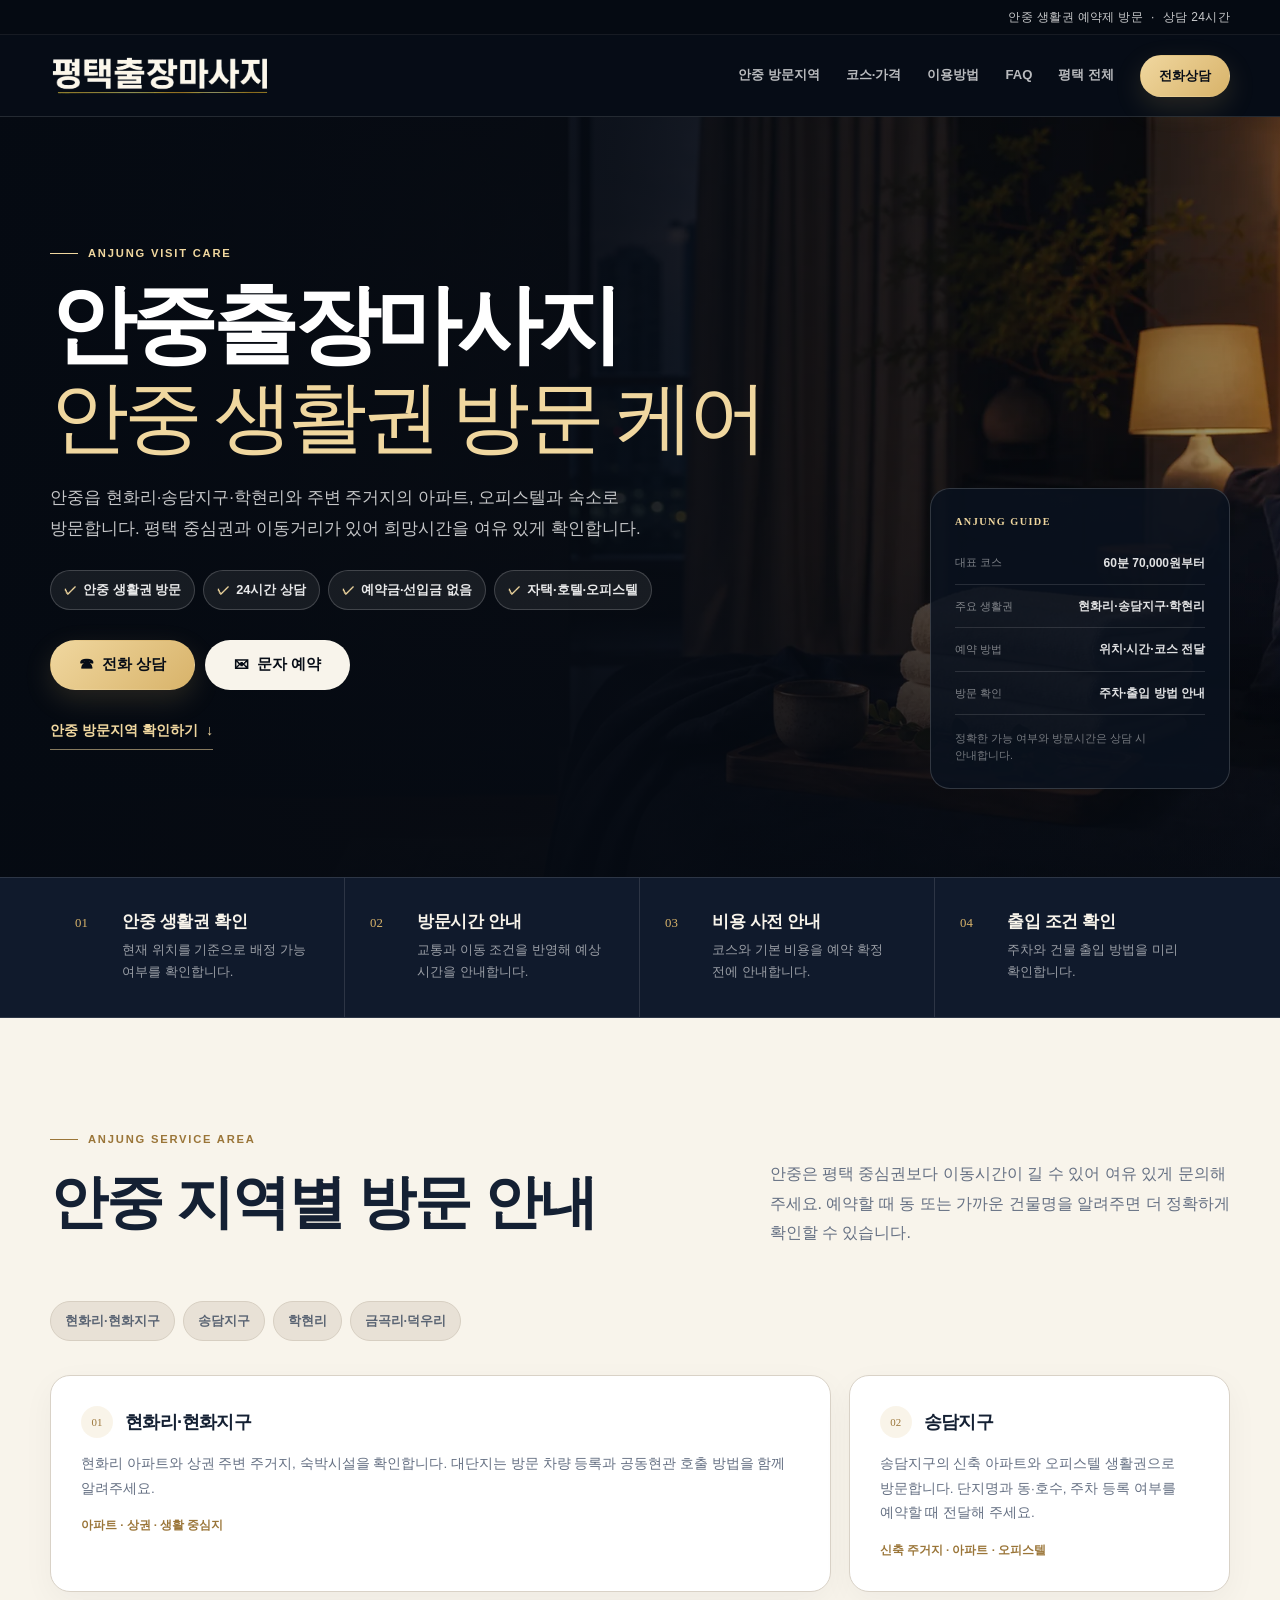
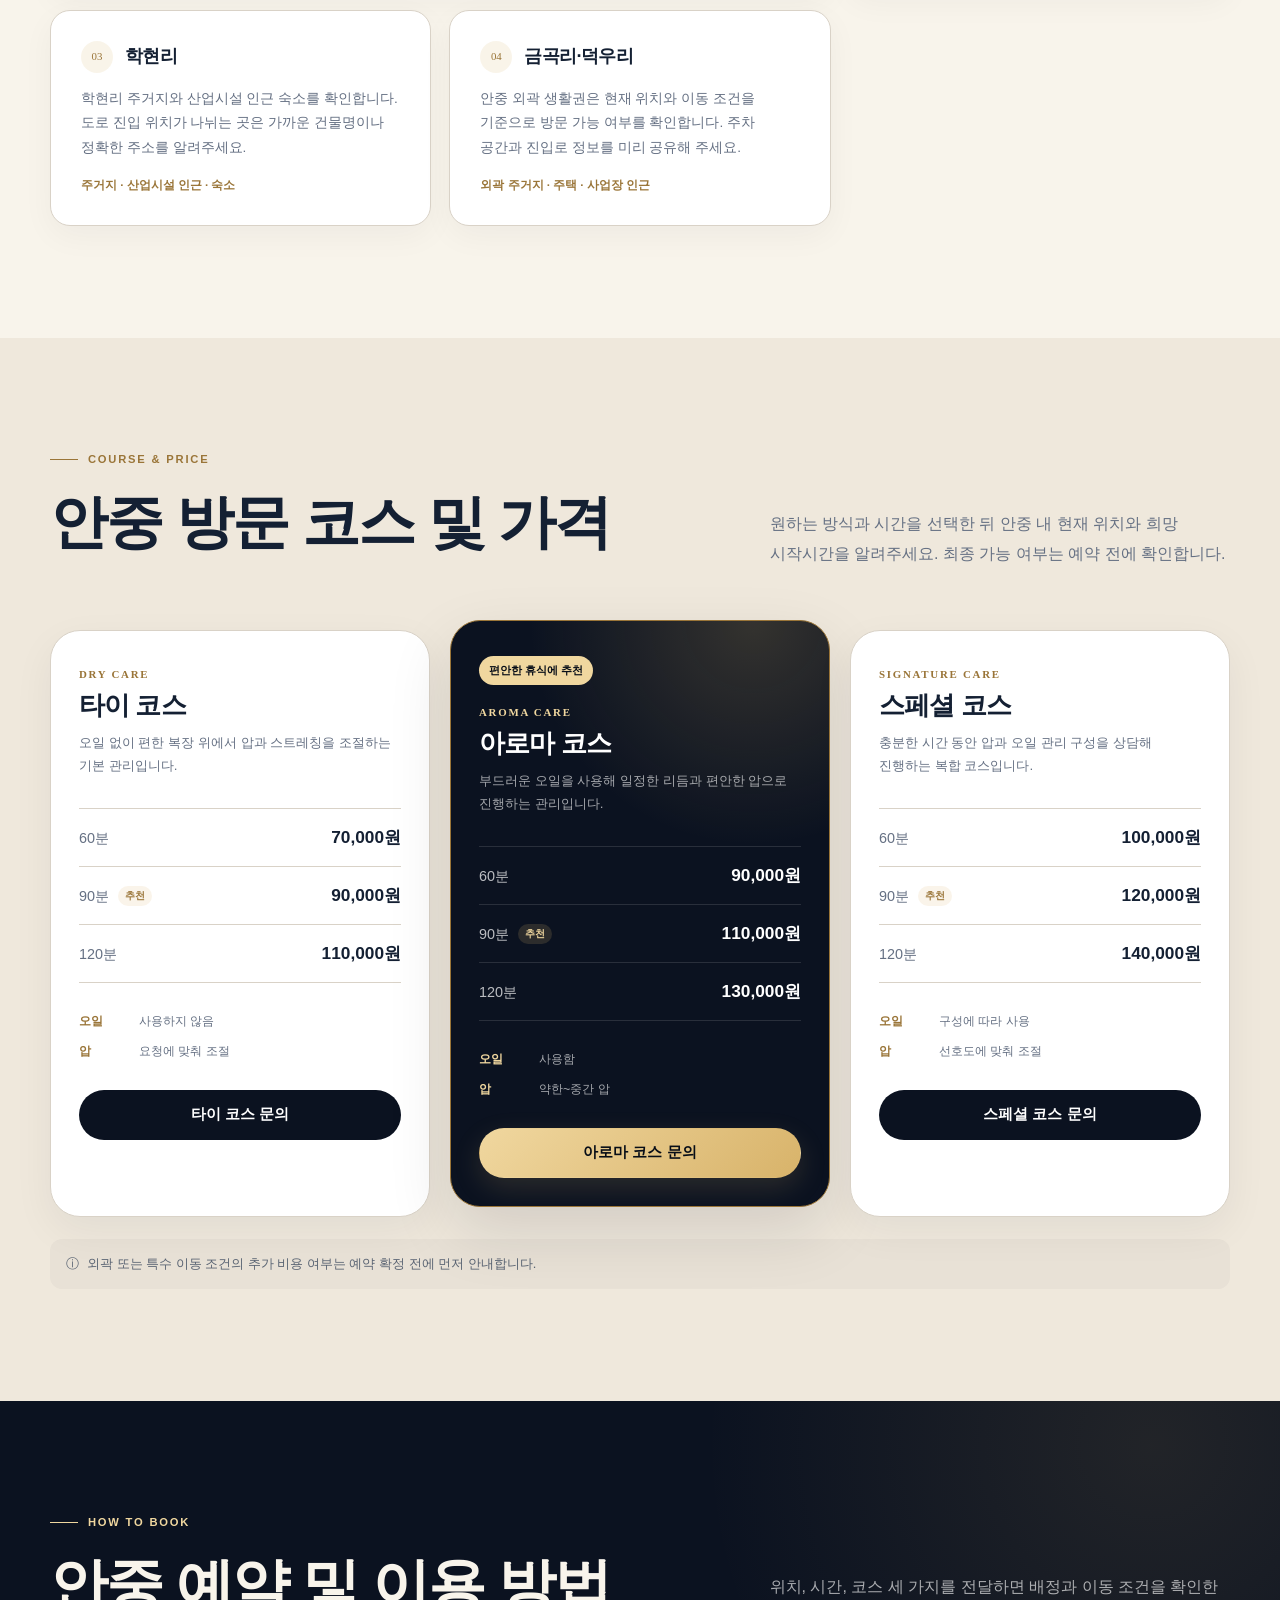
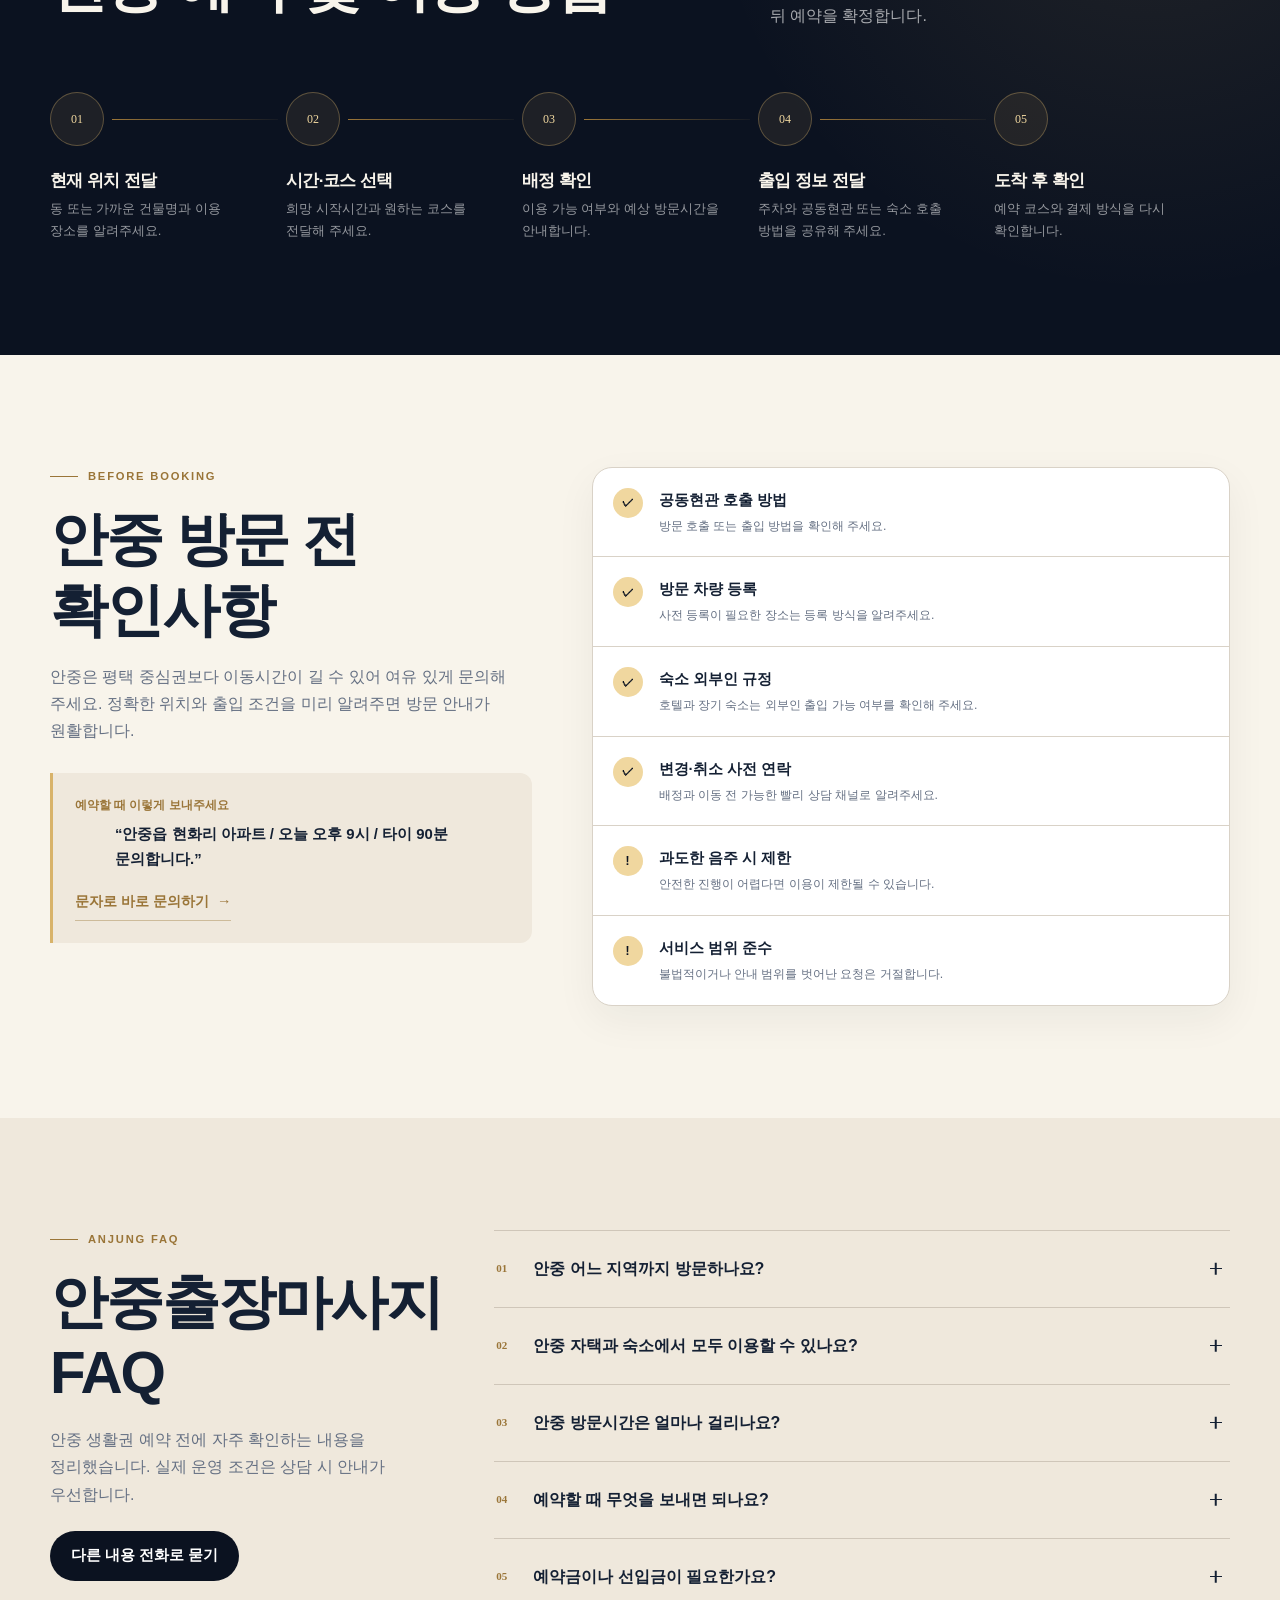
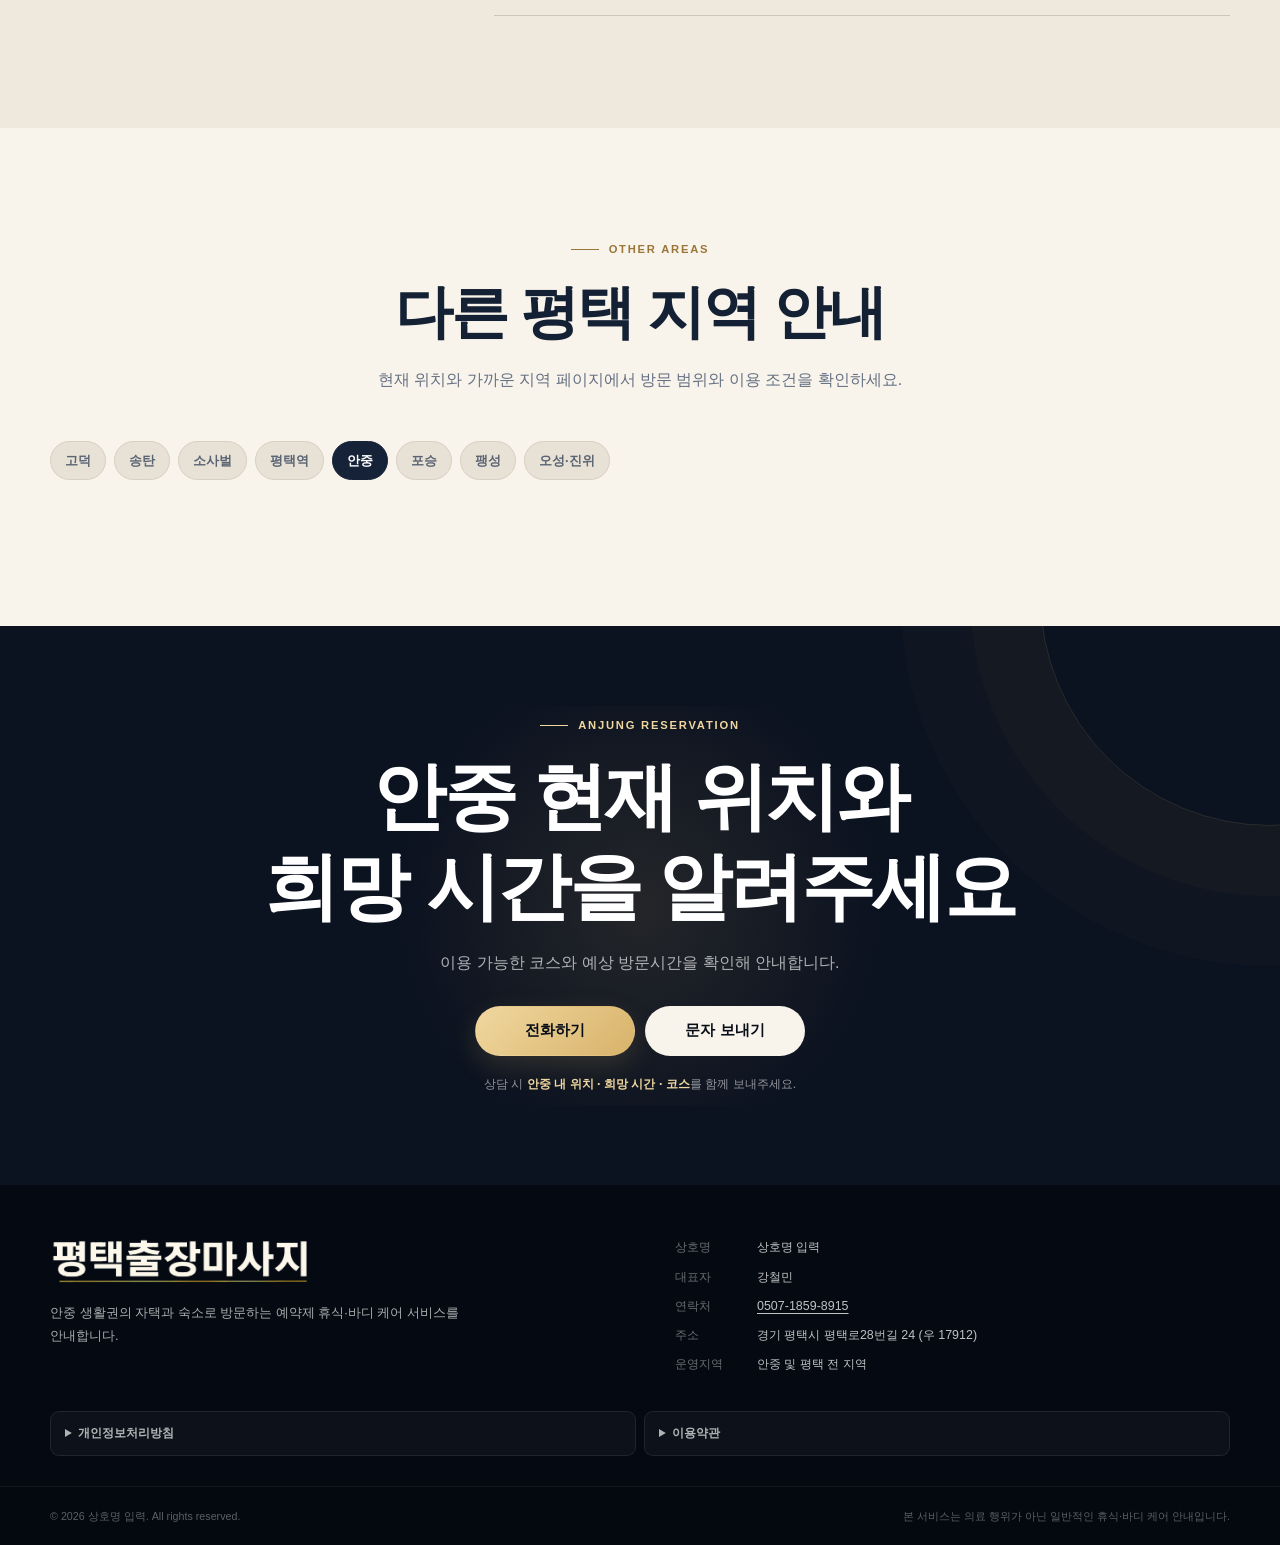
==== commit f0672a39: "Update footer business information" ====
--- a/anjung/index.html
+++ b/anjung/index.html
@@ -36,14 +36,15 @@
     {
       "@type": "Organization",
       "@id": "https://ptvisitcare.kr/#organization",
-      "name": "상호명 입력",
+      "name": "평택출장마사지",
       "url": "https://ptvisitcare.kr/",
       "telephone": "0507-1859-8915",
       "address": {
         "@type": "PostalAddress",
-        "streetAddress": "주소 입력",
+        "streetAddress": "평택로28번길 24",
         "addressLocality": "평택시",
         "addressRegion": "경기도",
+        "postalCode": "17912",
         "addressCountry": "KR"
       }
     },
@@ -294,9 +295,9 @@
     </section>
   </main>
   <footer class="site-footer">
-    <div class="container footer-main"><div class="footer-brand"><a class="brand" href="../" aria-label="평택출장마사지 메인 페이지"><img class="brand-logo" src="../images/logo-pyeongtaek.png" width="1200" height="221" alt="평택출장마사지"></a><p>안중 생활권의 자택과 숙소로 방문하는 예약제 휴식·바디 케어 서비스를 안내합니다.</p></div><dl class="business-info"><div><dt>상호명</dt><dd data-config-business>상호명 입력</dd></div><div><dt>대표자</dt><dd>대표자명 입력</dd></div><div><dt>연락처</dt><dd><a href="tel:050718598915" data-action="phone-click" data-config-phone>0507-1859-8915</a></dd></div><div><dt>주소</dt><dd>주소 입력</dd></div><div><dt>운영지역</dt><dd>안중 및 평택 전 지역</dd></div></dl></div>
+    <div class="container footer-main"><div class="footer-brand"><a class="brand" href="../" aria-label="평택출장마사지 메인 페이지"><img class="brand-logo" src="../images/logo-pyeongtaek.png" width="1200" height="221" alt="평택출장마사지"></a><p>안중 생활권의 자택과 숙소로 방문하는 예약제 휴식·바디 케어 서비스를 안내합니다.</p></div><dl class="business-info"><div><dt>상호명</dt><dd data-config-business>평택출장마사지</dd></div><div><dt>대표자</dt><dd>강철민</dd></div><div><dt>연락처</dt><dd><a href="tel:050718598915" data-action="phone-click" data-config-phone>0507-1859-8915</a></dd></div><div><dt>주소</dt><dd>경기 평택시 평택로28번길 24 (우 17912)</dd></div><div><dt>운영지역</dt><dd>안중 및 평택 전 지역</dd></div></dl></div>
     <div class="container footer-legal"><details id="privacy"><summary>개인정보처리방침</summary><p>개인정보처리방침 내용 입력. 상담 과정에서 수집하는 정보와 이용 목적, 보유 기간, 파기 방법 및 문의처를 실제 운영 기준에 맞춰 작성하세요.</p></details><details id="terms"><summary>이용약관</summary><p>이용약관 내용 입력. 서비스 범위와 예약 확정, 변경·취소, 결제 및 이용 제한 기준을 실제 운영 정책에 맞춰 작성하세요.</p></details></div>
-    <div class="footer-bottom"><div class="container"><p>© <span data-current-year>2026</span> <span data-config-business>상호명 입력</span>. All rights reserved.</p><p>본 서비스는 의료 행위가 아닌 일반적인 휴식·바디 케어 안내입니다.</p></div></div>
+    <div class="footer-bottom"><div class="container"><p>© <span data-current-year>2026</span> <span data-config-business>평택출장마사지</span>. All rights reserved.</p><p>본 서비스는 의료 행위가 아닌 일반적인 휴식·바디 케어 안내입니다.</p></div></div>
   </footer>
   <nav class="mobile-cta" aria-label="빠른 상담"><a href="tel:050718598915" data-action="phone-click"><span aria-hidden="true">☎</span>전화</a><a href="sms:050718598915" data-action="sms-click"><span aria-hidden="true">✉</span>문자</a></nav>
   <p class="sr-only" aria-live="polite" id="site-status"></p>
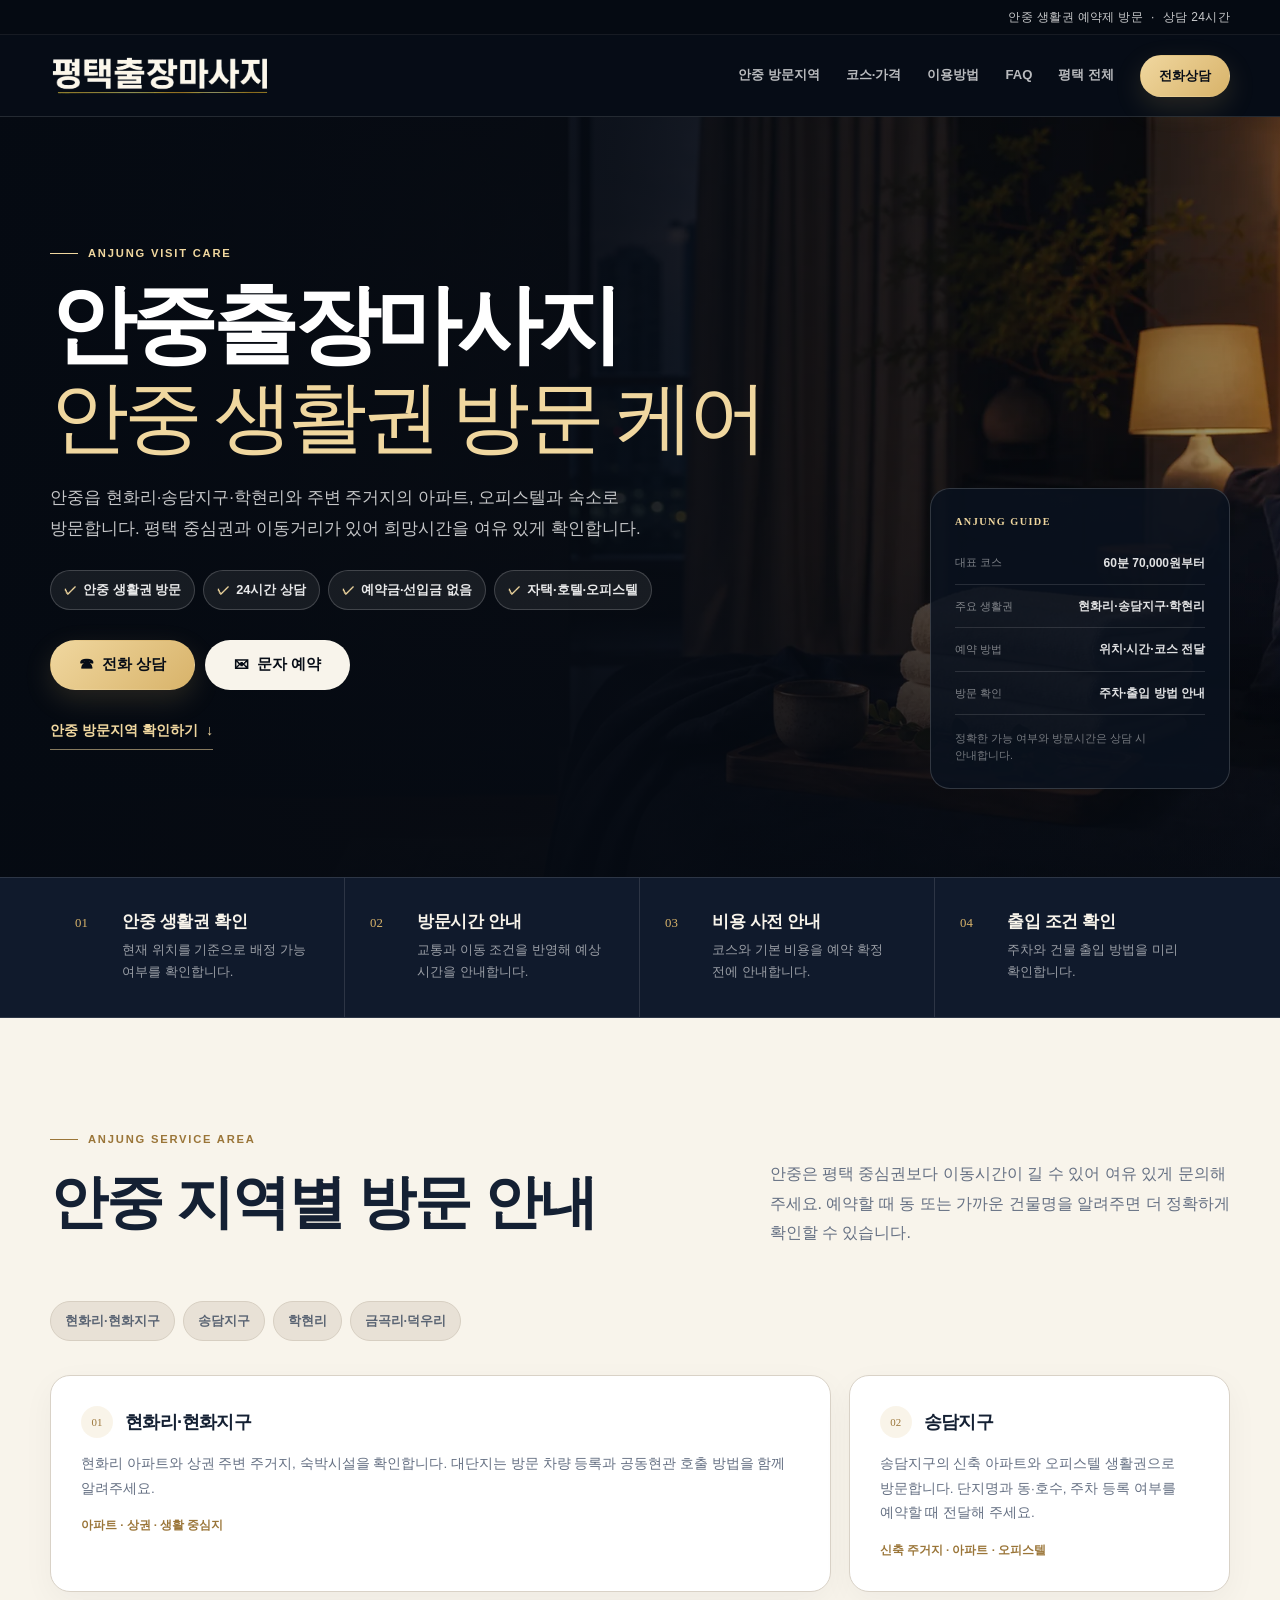
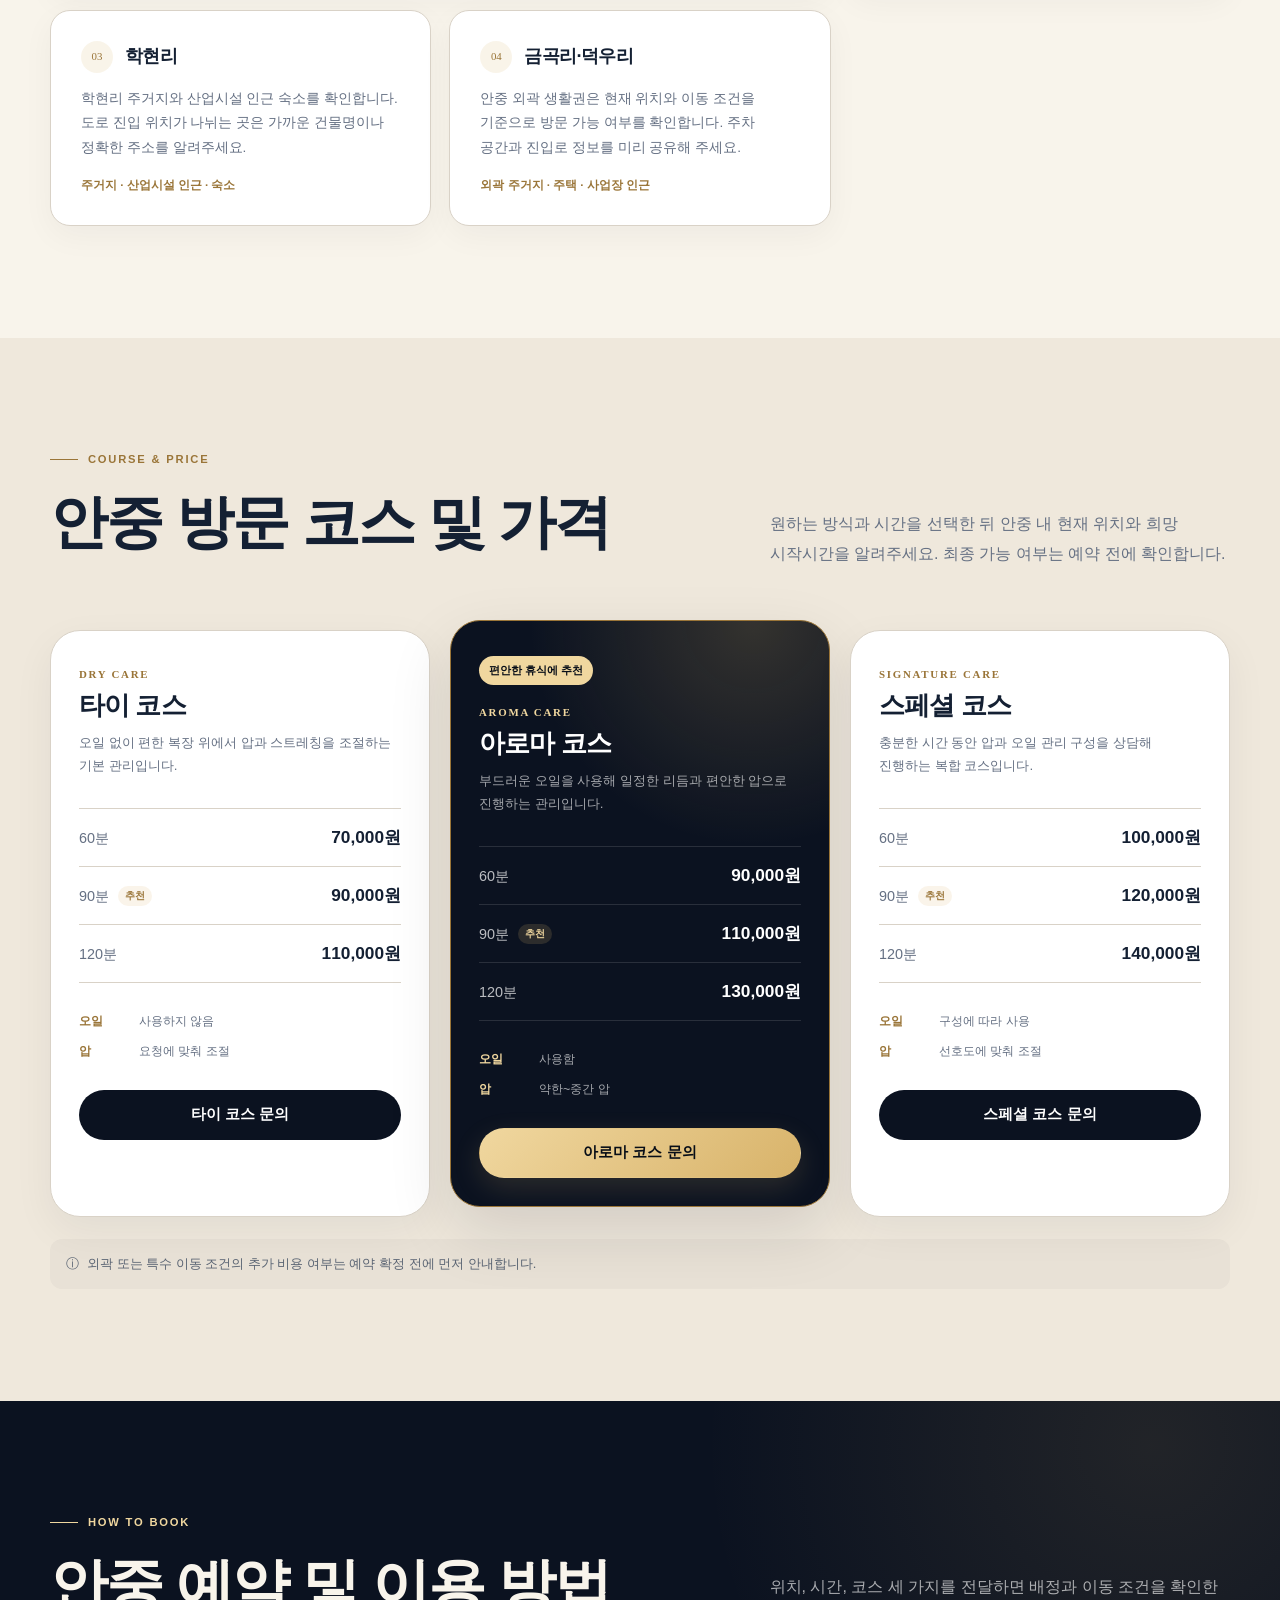
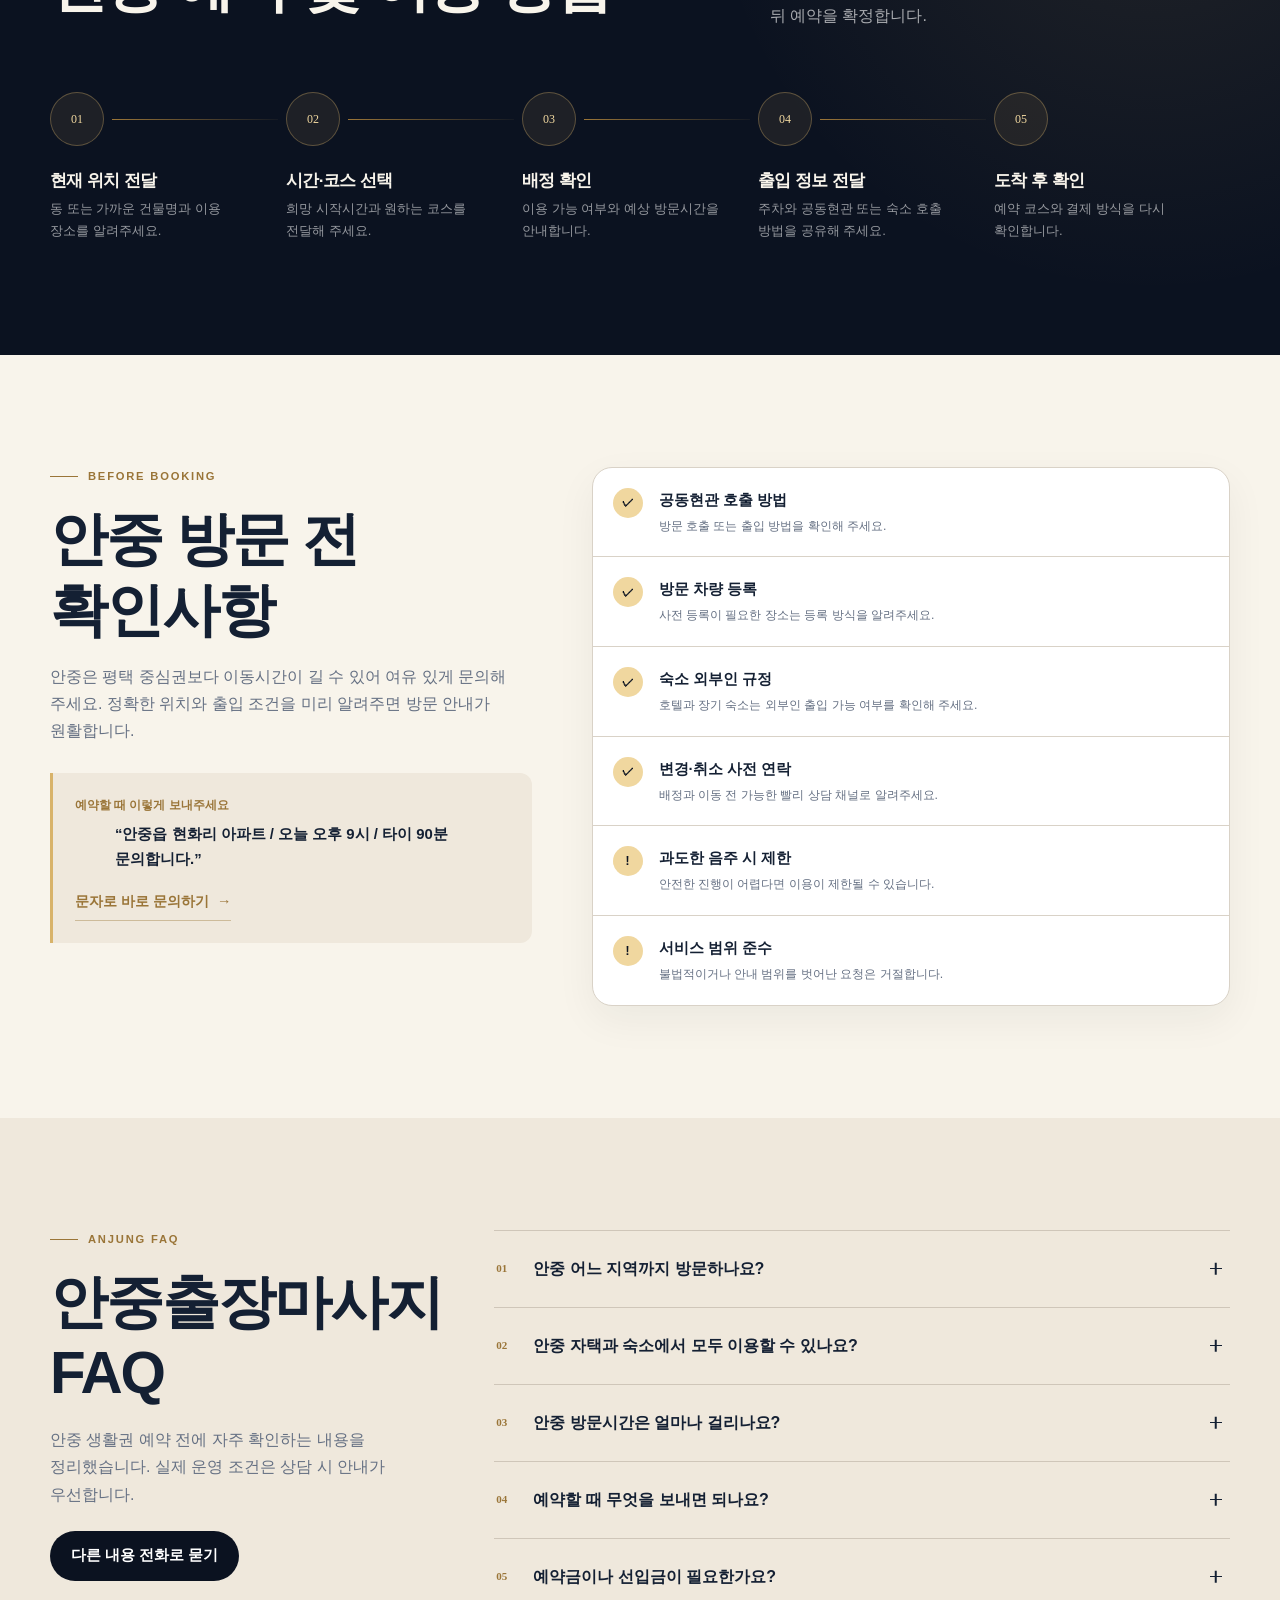
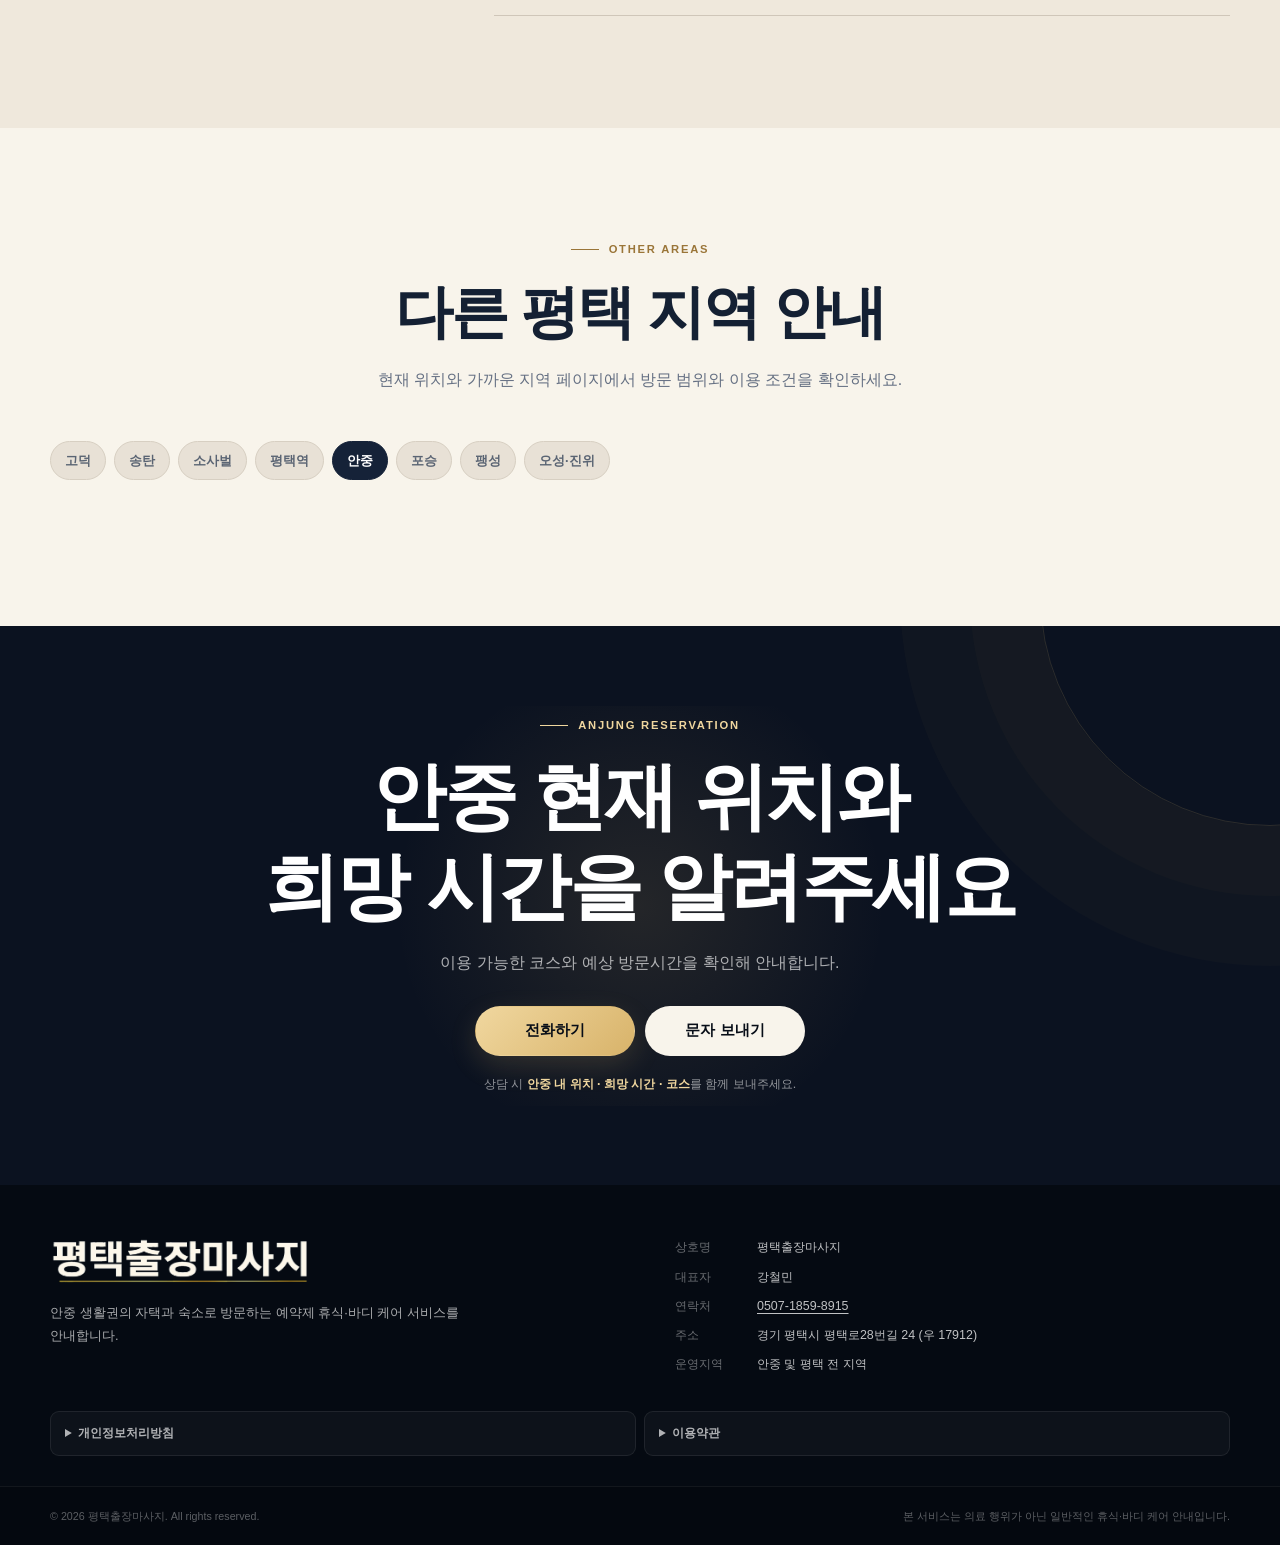
==== commit 3290276f: "Fix footer business name display" ====
--- a/anjung/index.html
+++ b/anjung/index.html
@@ -28,7 +28,7 @@
   <link rel="manifest" href="../manifest.webmanifest">
   <link rel="preload" href="../images/hero.webp" as="image" type="image/webp" fetchpriority="high">
   <link rel="stylesheet" href="../css/style.css?v=20260730-5">
-  <script src="../js/main.js?v=20260730-5" defer></script>
+  <script src="../js/main.js?v=20260731-1" defer></script>
   <script type="application/ld+json" id="structured-data">
 {
   "@context": "https://schema.org",
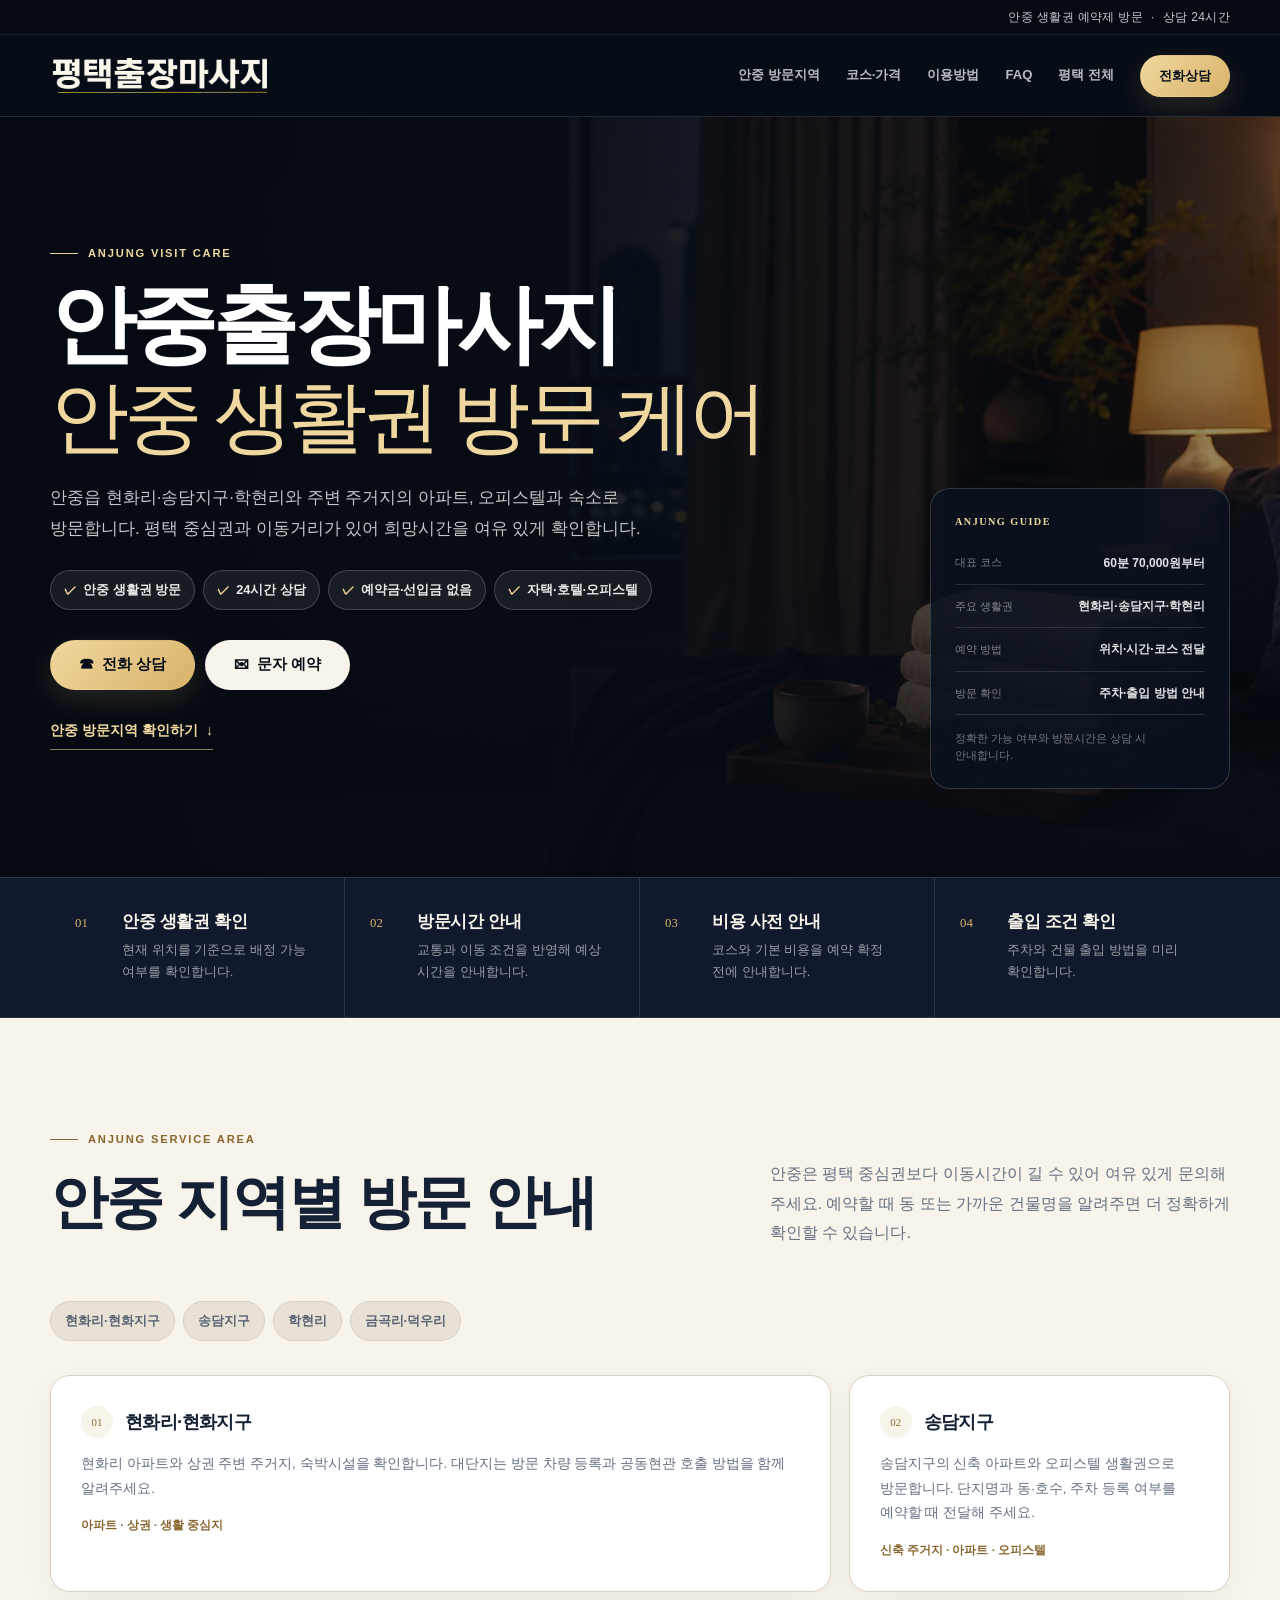
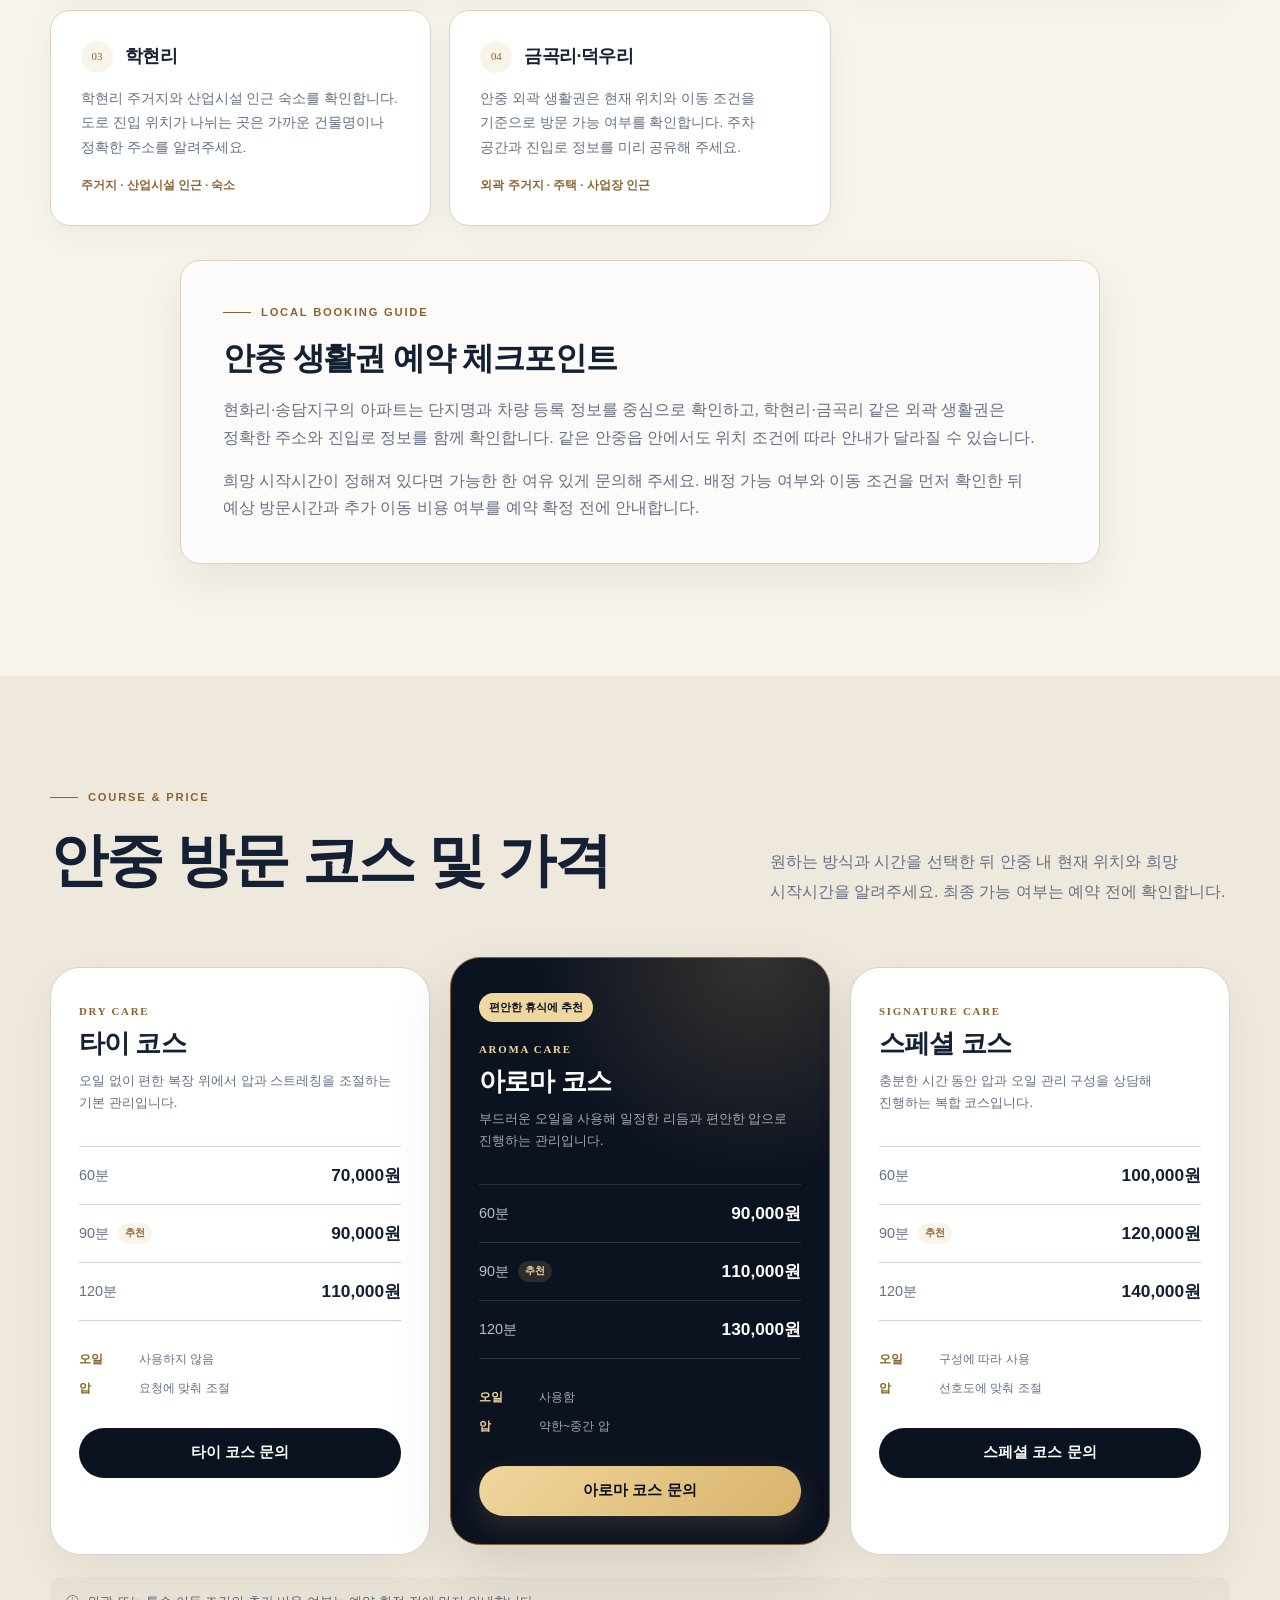
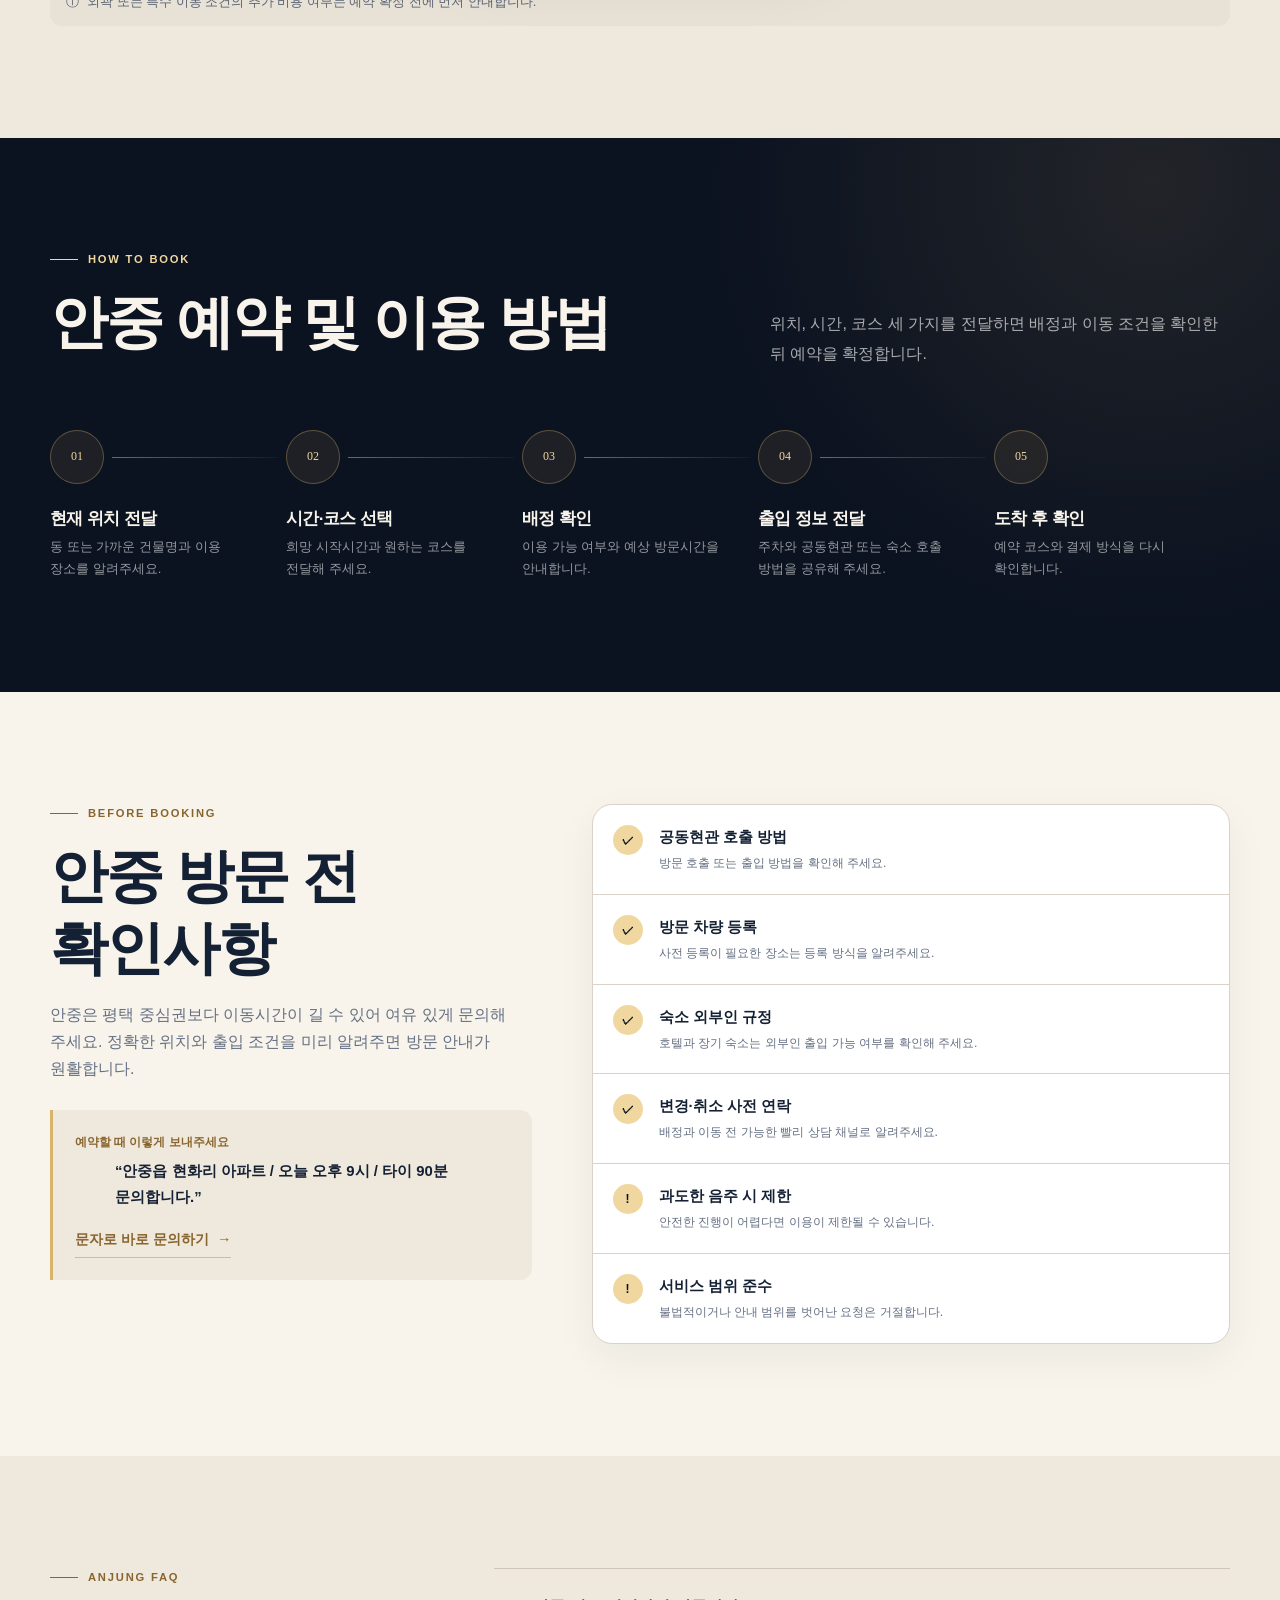
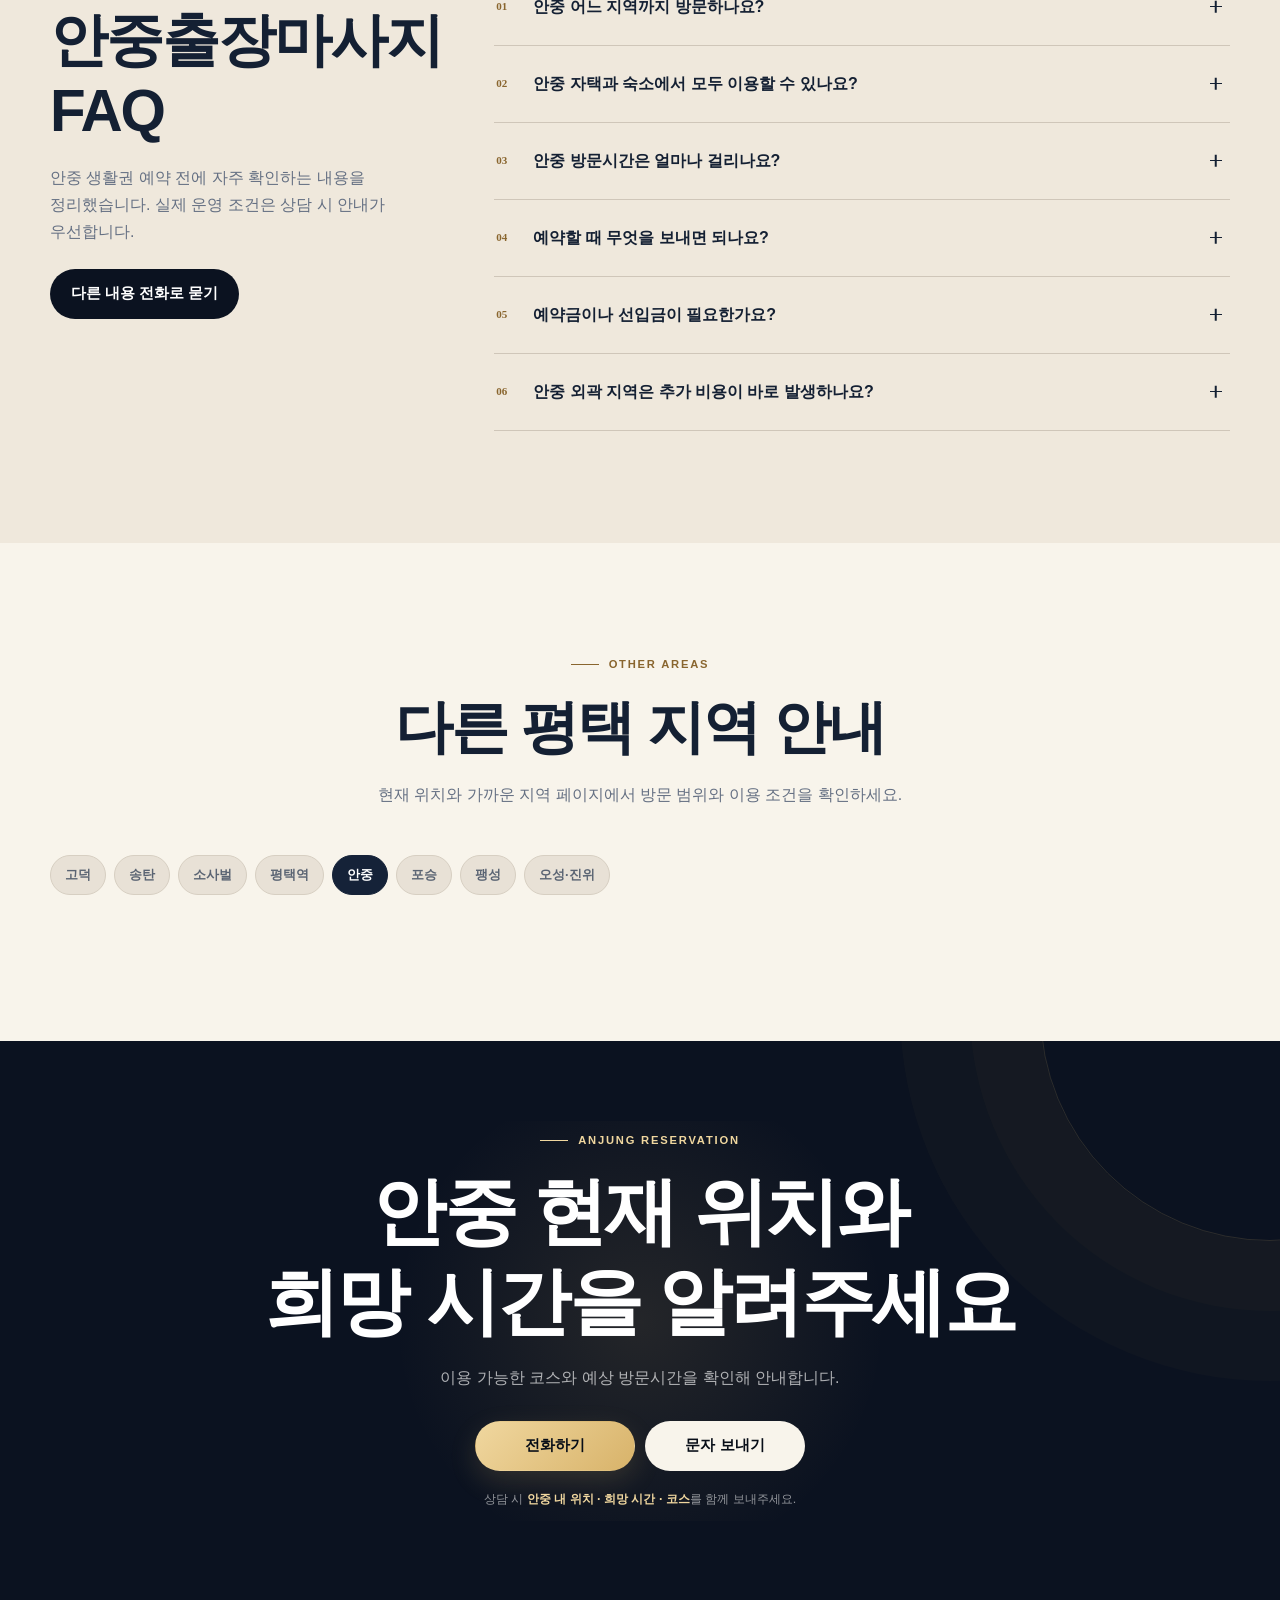
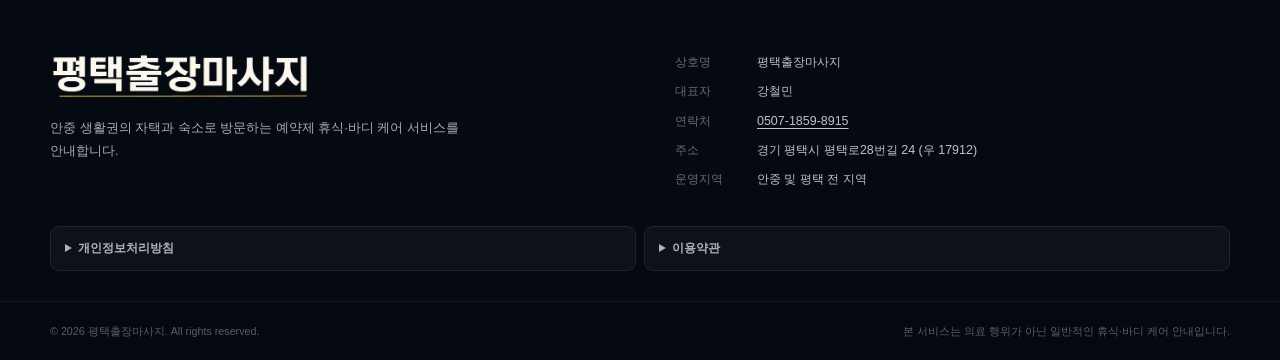
==== commit 18a883ce: "Improve site quality and Cloudflare delivery" ====
--- a/anjung/index.html
+++ b/anjung/index.html
@@ -16,19 +16,19 @@
   <meta property="og:title" content="안중출장마사지 | 평택 안중 방문 케어">
   <meta property="og:description" content="안중출장마사지 방문 안내. 안중읍 현화리, 송담지구, 학현리의 아파트·숙소 방문 범위, 코스와 가격, 예약 방법을 안내합니다.">
   <meta property="og:url" content="https://ptvisitcare.kr/anjung/">
-  <meta property="og:image" content="https://ptvisitcare.kr/images/hero.webp">
-  <meta property="og:image:width" content="1600">
-  <meta property="og:image:height" content="900">
+  <meta property="og:image" content="https://ptvisitcare.kr/images/og-pyeongtaek.jpg">
+  <meta property="og:image:width" content="1200">
+  <meta property="og:image:height" content="630">
   <meta property="og:image:alt" content="차분하게 정돈된 안중 방문 케어 준비 공간">
   <meta name="twitter:card" content="summary_large_image">
   <meta name="twitter:title" content="안중출장마사지 방문 안내">
   <meta name="twitter:description" content="안중출장마사지 방문 안내. 안중읍 현화리, 송담지구, 학현리의 아파트·숙소 방문 범위, 코스와 가격, 예약 방법을 안내합니다.">
-  <meta name="twitter:image" content="https://ptvisitcare.kr/images/hero.webp">
+  <meta name="twitter:image" content="https://ptvisitcare.kr/images/og-pyeongtaek.jpg">
   <link rel="icon" href="../favicon.svg" type="image/svg+xml">
   <link rel="manifest" href="../manifest.webmanifest">
   <link rel="preload" href="../images/hero.webp" as="image" type="image/webp" fetchpriority="high">
-  <link rel="stylesheet" href="../css/style.css?v=20260730-5">
-  <script src="../js/main.js?v=20260731-1" defer></script>
+  <link rel="stylesheet" href="../css/style.css?v=20260731-2">
+  <script src="../js/main.js?v=20260731-2" defer></script>
   <script type="application/ld+json" id="structured-data">
 {
   "@context": "https://schema.org",
@@ -152,6 +152,14 @@
             "@type": "Answer",
             "text": "현재 안내 기준으로 예약금과 선입금은 받지 않습니다. 관리사 도착 후 예약한 코스와 결제 방식을 다시 확인합니다."
           }
+        },
+        {
+          "@type": "Question",
+          "name": "안중 외곽 지역은 추가 비용이 바로 발생하나요?",
+          "acceptedAnswer": {
+            "@type": "Answer",
+            "text": "지역명만으로 추가 비용을 정하지 않고 정확한 위치와 이동 조건을 확인합니다. 추가 비용이 필요한 경우에는 예약을 확정하기 전에 먼저 안내합니다."
+          }
         }
       ]
     }
@@ -164,7 +172,7 @@
   <div class="site-notice" role="note"><div class="container site-notice__inner"><span>안중 생활권 예약제 방문</span><span aria-hidden="true">·</span><span>상담 24시간</span></div></div>
   <header class="site-header" data-header>
     <div class="container header-inner">
-      <a class="brand" href="../" aria-label="평택출장마사지 메인 페이지"><img class="brand-logo" src="../images/logo-pyeongtaek.png" width="1200" height="221" alt="평택출장마사지"></a>
+      <a class="brand" href="../" aria-label="평택출장마사지 메인 페이지"><img class="brand-logo" src="../images/logo-pyeongtaek.webp" width="600" height="111" alt="평택출장마사지"></a>
       <button class="menu-toggle" type="button" aria-expanded="false" aria-controls="primary-navigation" aria-label="메뉴 열기" data-menu-toggle><span></span><span></span><span></span></button>
       <nav class="primary-nav" id="primary-navigation" aria-label="주요 메뉴" data-nav>
         <a href="#area">안중 방문지역</a><a href="#price">코스·가격</a><a href="#process">이용방법</a><a href="#faq">FAQ</a><a href="../">평택 전체</a>
@@ -218,6 +226,11 @@
             <p class="region-tags">외곽 주거지 · 주택 · 사업장 인근</p>
           </article>
         </div>
+        <article class="local-guide" aria-labelledby="anjung-guide-title">
+          <p class="eyebrow eyebrow--dark"><span></span> LOCAL BOOKING GUIDE</p>
+          <h3 id="anjung-guide-title">안중 생활권 예약 체크포인트</h3>
+          <p>현화리·송담지구의 아파트는 단지명과 차량 등록 정보를 중심으로 확인하고, 학현리·금곡리 같은 외곽 생활권은 정확한 주소와 진입로 정보를 함께 확인합니다. 같은 안중읍 안에서도 위치 조건에 따라 안내가 달라질 수 있습니다.</p><p>희망 시작시간이 정해져 있다면 가능한 한 여유 있게 문의해 주세요. 배정 가능 여부와 이동 조건을 먼저 확인한 뒤 예상 방문시간과 추가 이동 비용 여부를 예약 확정 전에 안내합니다.</p>
+        </article>
       </div>
     </section>
     <section class="section section--cream" id="price" aria-labelledby="price-title">
@@ -284,6 +297,10 @@
             <summary><span>05</span>예약금이나 선입금이 필요한가요?<i aria-hidden="true"></i></summary>
             <div><p>현재 안내 기준으로 예약금과 선입금은 받지 않습니다. 관리사 도착 후 예약한 코스와 결제 방식을 다시 확인합니다.</p></div>
           </details>
+          <details>
+            <summary><span>06</span>안중 외곽 지역은 추가 비용이 바로 발생하나요?<i aria-hidden="true"></i></summary>
+            <div><p>지역명만으로 추가 비용을 정하지 않고 정확한 위치와 이동 조건을 확인합니다. 추가 비용이 필요한 경우에는 예약을 확정하기 전에 먼저 안내합니다.</p></div>
+          </details>
         </div>
       </div>
     </section>
@@ -295,7 +312,7 @@
     </section>
   </main>
   <footer class="site-footer">
-    <div class="container footer-main"><div class="footer-brand"><a class="brand" href="../" aria-label="평택출장마사지 메인 페이지"><img class="brand-logo" src="../images/logo-pyeongtaek.png" width="1200" height="221" alt="평택출장마사지"></a><p>안중 생활권의 자택과 숙소로 방문하는 예약제 휴식·바디 케어 서비스를 안내합니다.</p></div><dl class="business-info"><div><dt>상호명</dt><dd data-config-business>평택출장마사지</dd></div><div><dt>대표자</dt><dd>강철민</dd></div><div><dt>연락처</dt><dd><a href="tel:050718598915" data-action="phone-click" data-config-phone>0507-1859-8915</a></dd></div><div><dt>주소</dt><dd>경기 평택시 평택로28번길 24 (우 17912)</dd></div><div><dt>운영지역</dt><dd>안중 및 평택 전 지역</dd></div></dl></div>
+    <div class="container footer-main"><div class="footer-brand"><a class="brand" href="../" aria-label="평택출장마사지 메인 페이지"><img class="brand-logo" src="../images/logo-pyeongtaek.webp" width="600" height="111" alt="평택출장마사지"></a><p>안중 생활권의 자택과 숙소로 방문하는 예약제 휴식·바디 케어 서비스를 안내합니다.</p></div><dl class="business-info"><div><dt>상호명</dt><dd data-config-business>평택출장마사지</dd></div><div><dt>대표자</dt><dd>강철민</dd></div><div><dt>연락처</dt><dd><a href="tel:050718598915" data-action="phone-click" data-config-phone>0507-1859-8915</a></dd></div><div><dt>주소</dt><dd>경기 평택시 평택로28번길 24 (우 17912)</dd></div><div><dt>운영지역</dt><dd>안중 및 평택 전 지역</dd></div></dl></div>
     <div class="container footer-legal"><details id="privacy"><summary>개인정보처리방침</summary><p>개인정보처리방침 내용 입력. 상담 과정에서 수집하는 정보와 이용 목적, 보유 기간, 파기 방법 및 문의처를 실제 운영 기준에 맞춰 작성하세요.</p></details><details id="terms"><summary>이용약관</summary><p>이용약관 내용 입력. 서비스 범위와 예약 확정, 변경·취소, 결제 및 이용 제한 기준을 실제 운영 정책에 맞춰 작성하세요.</p></details></div>
     <div class="footer-bottom"><div class="container"><p>© <span data-current-year>2026</span> <span data-config-business>평택출장마사지</span>. All rights reserved.</p><p>본 서비스는 의료 행위가 아닌 일반적인 휴식·바디 케어 안내입니다.</p></div></div>
   </footer>
--- a/css/style.css
+++ b/css/style.css
@@ -13,7 +13,7 @@
   --line-light: #d9d2c7;
   --gold: #d8b36a;
   --gold-light: #f0d79f;
-  --gold-dark: #9a7538;
+  --gold-dark: #89652e;
   --success: #91c4ae;
   --shadow: 0 24px 64px rgba(5, 12, 24, 0.12);
   --radius-sm: 12px;
@@ -154,6 +154,62 @@
   clip: rect(0, 0, 0, 0) !important;
   white-space: nowrap !important;
   border: 0 !important;
+}
+
+.error-page {
+  min-height: 100vh;
+  padding: 72px 0;
+  color: var(--ivory);
+  background:
+    radial-gradient(circle at 75% 20%, rgba(216, 179, 106, 0.16), transparent 24rem),
+    var(--navy-950);
+}
+
+.error-page__inner {
+  display: grid;
+  min-height: calc(100vh - 144px);
+  place-items: center;
+  text-align: center;
+}
+
+.error-card {
+  width: min(100%, 680px);
+  padding: clamp(32px, 8vw, 68px);
+  border: 1px solid var(--line-dark);
+  border-radius: var(--radius-lg);
+  background: rgba(16, 26, 44, 0.88);
+  box-shadow: 0 30px 80px rgba(0, 0, 0, 0.28);
+}
+
+.error-card .brand-logo {
+  width: min(100%, 300px);
+  margin: 0 auto 34px;
+}
+
+.error-code {
+  margin-bottom: 8px;
+  color: var(--gold-light);
+  font-family: Georgia, "Times New Roman", serif;
+  font-size: clamp(4.5rem, 20vw, 8rem);
+  font-weight: 700;
+  line-height: 0.9;
+}
+
+.error-card h1 {
+  margin-bottom: 18px;
+  font-size: clamp(1.8rem, 7vw, 3.2rem);
+}
+
+.error-card > p {
+  margin: 0 auto 30px;
+  color: rgba(255, 255, 255, 0.78);
+}
+
+.error-actions {
+  display: flex;
+  flex-wrap: wrap;
+  justify-content: center;
+  gap: 12px;
 }
 
 .skip-link {
@@ -900,6 +956,29 @@
   box-shadow: 0 10px 32px rgba(19, 28, 43, 0.045);
 }
 
+.local-guide {
+  max-width: 920px;
+  padding: clamp(26px, 5vw, 42px);
+  margin: 34px auto 0;
+  border: 1px solid var(--line-light);
+  border-radius: var(--radius);
+  background: rgba(255, 255, 255, 0.7);
+  box-shadow: 0 18px 44px rgba(20, 32, 51, 0.07);
+}
+
+.local-guide h3 {
+  margin-bottom: 18px;
+  font-size: clamp(1.45rem, 4vw, 2rem);
+}
+
+.local-guide > p:not(.eyebrow) {
+  color: var(--muted);
+}
+
+.local-guide > p:not(.eyebrow) + p {
+  margin-top: 14px;
+}
+
 .region-card__heading {
   display: flex;
   margin-bottom: 14px;
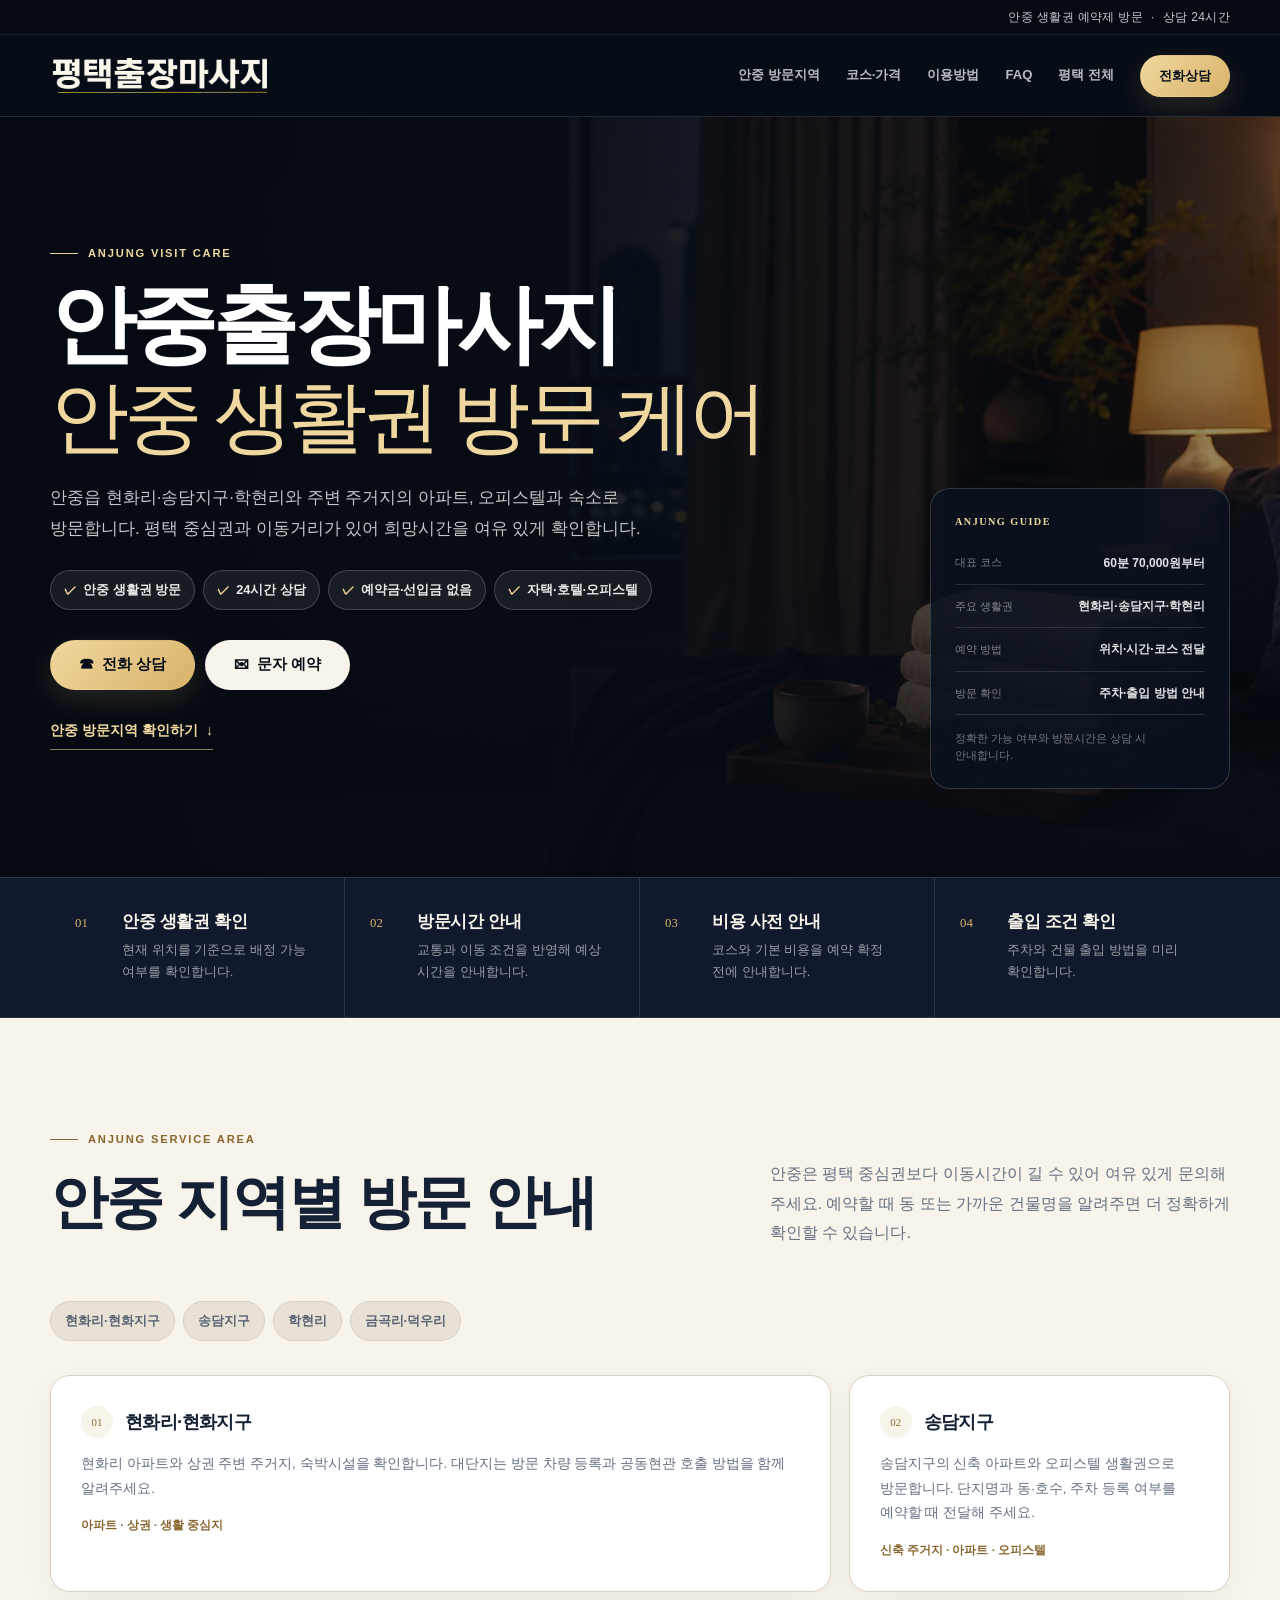
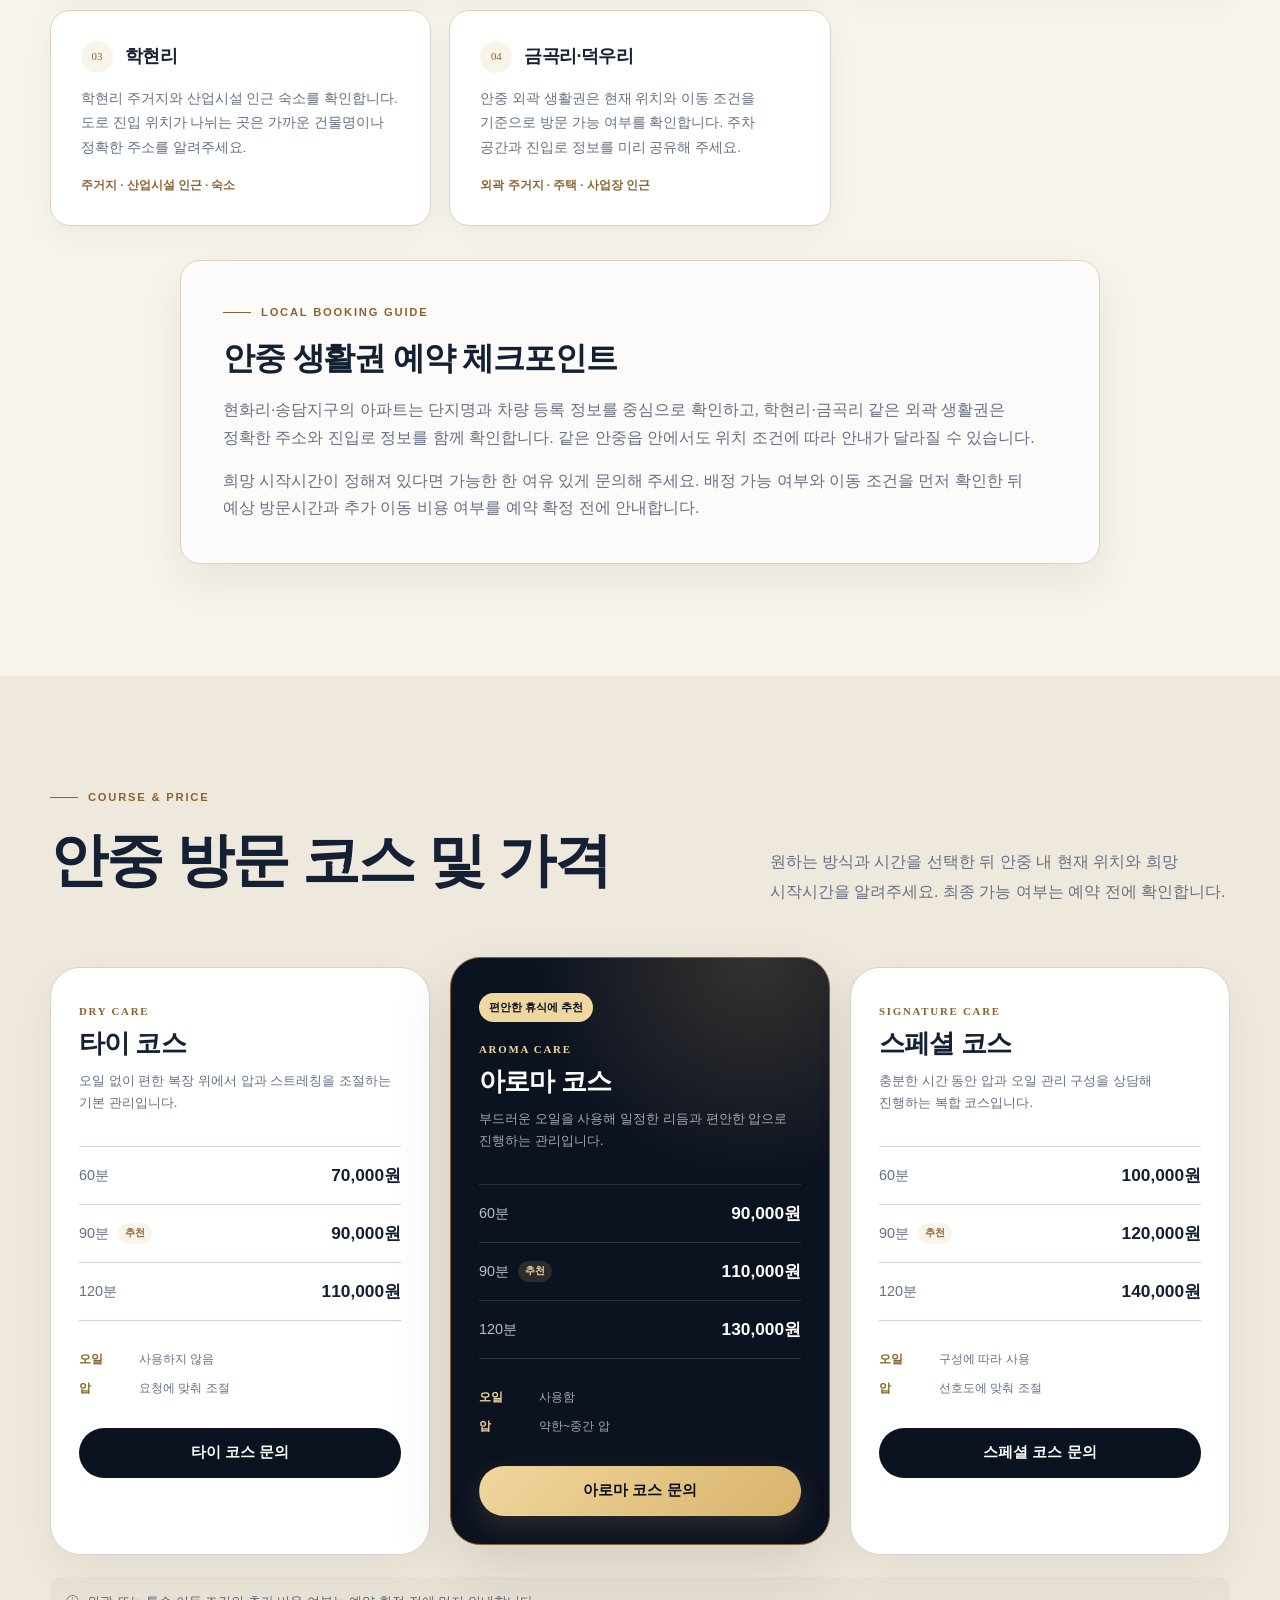
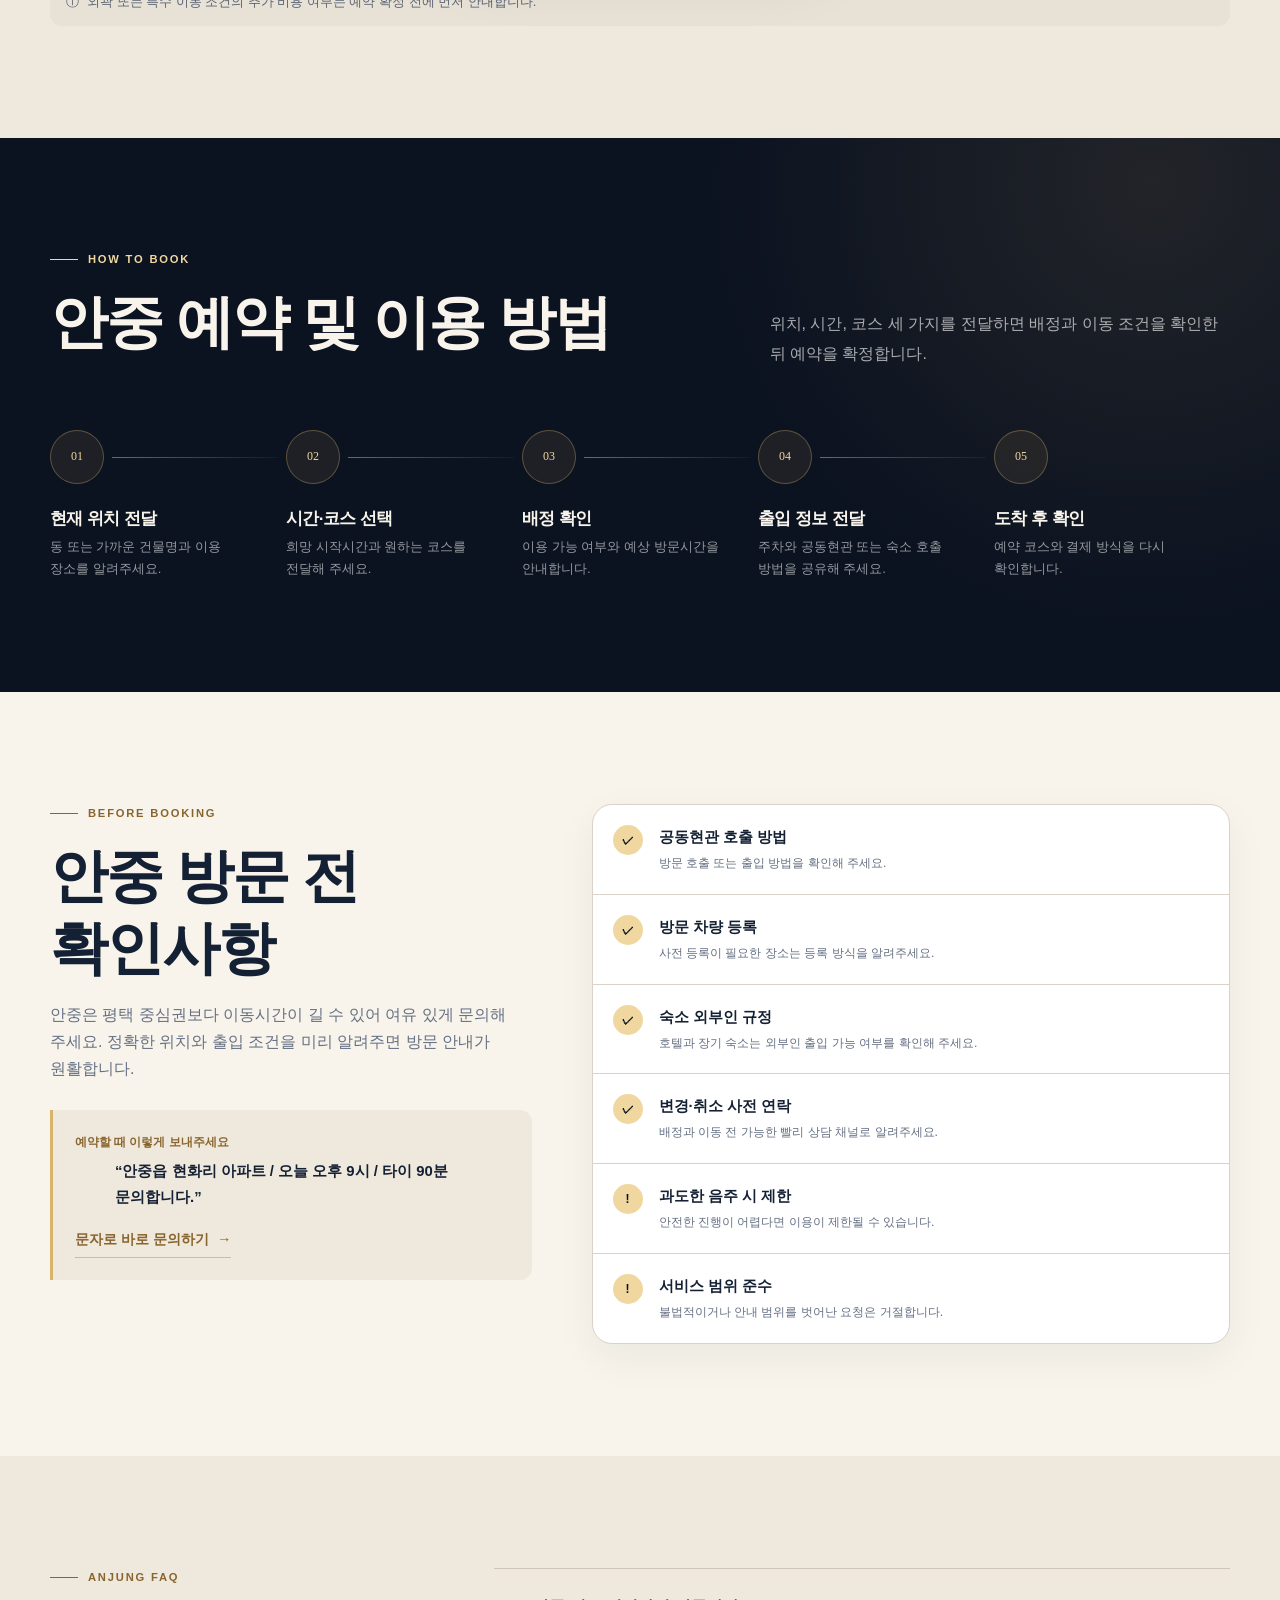
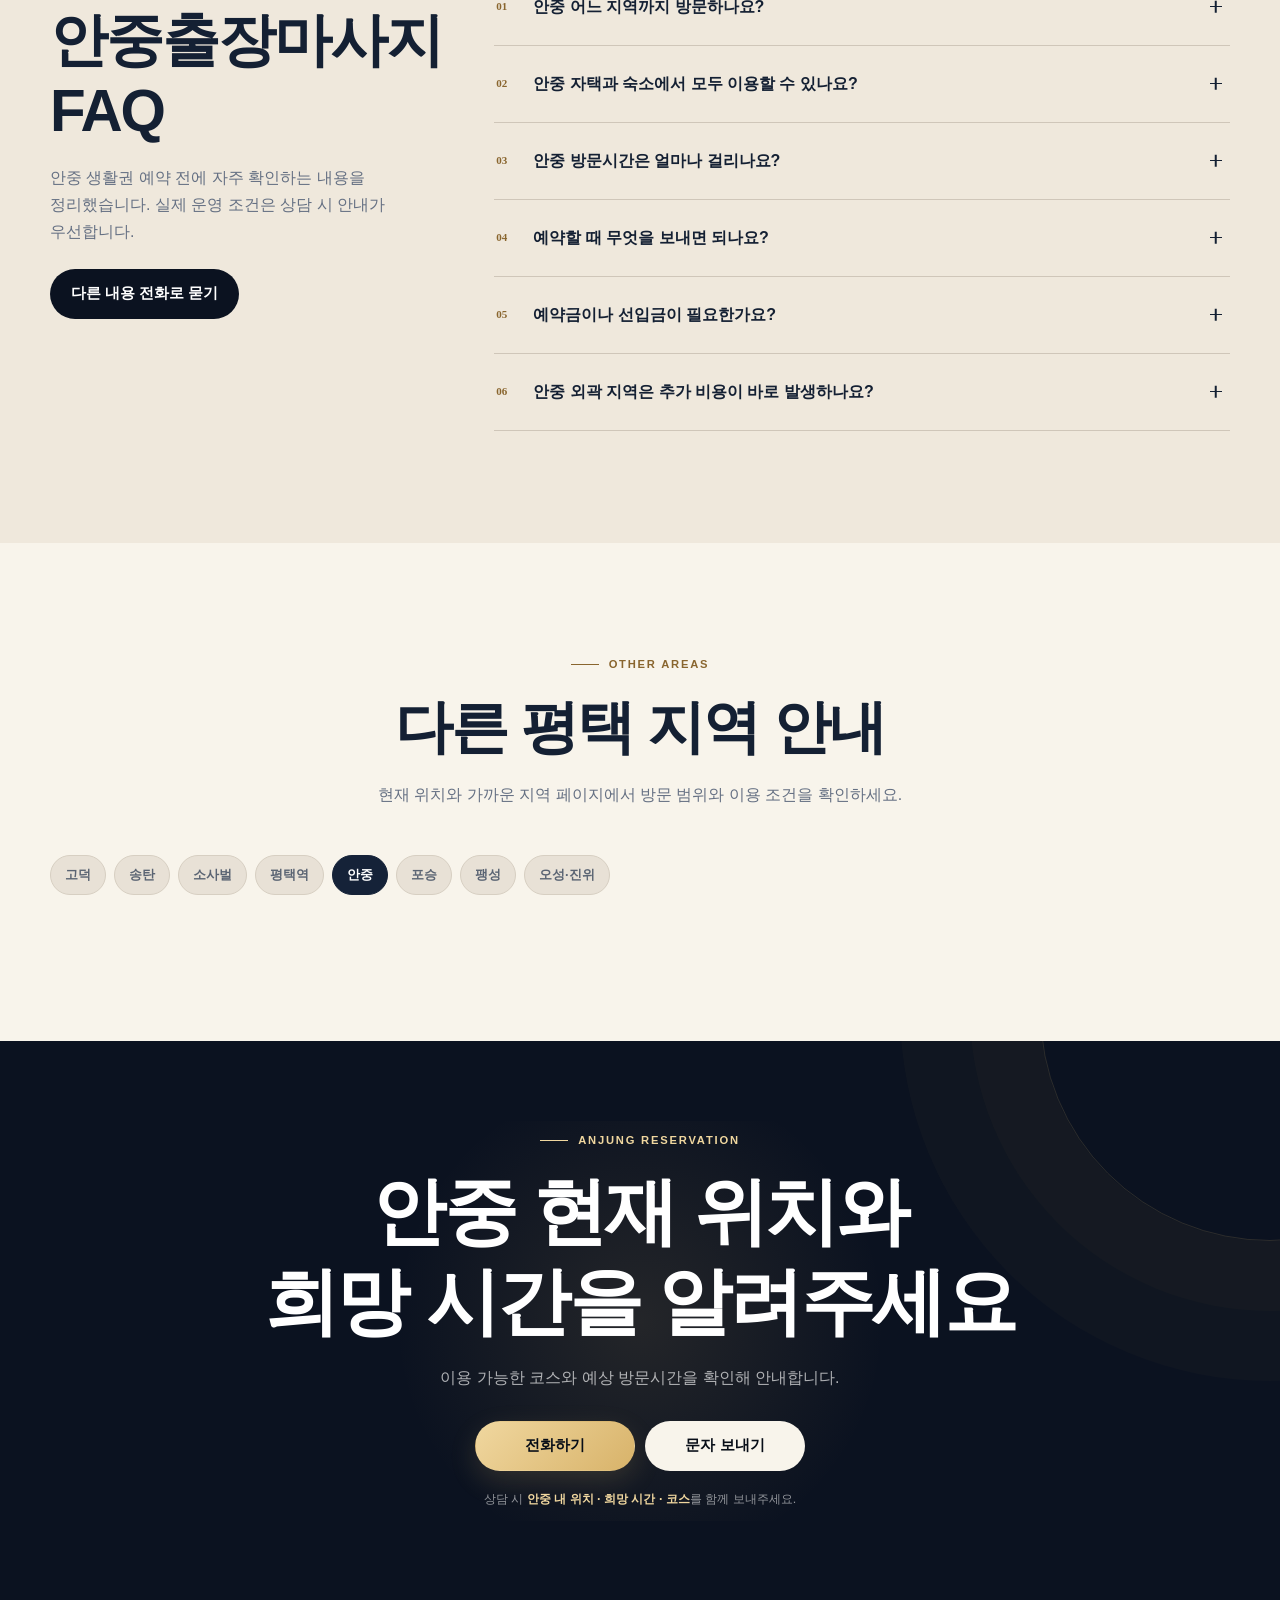
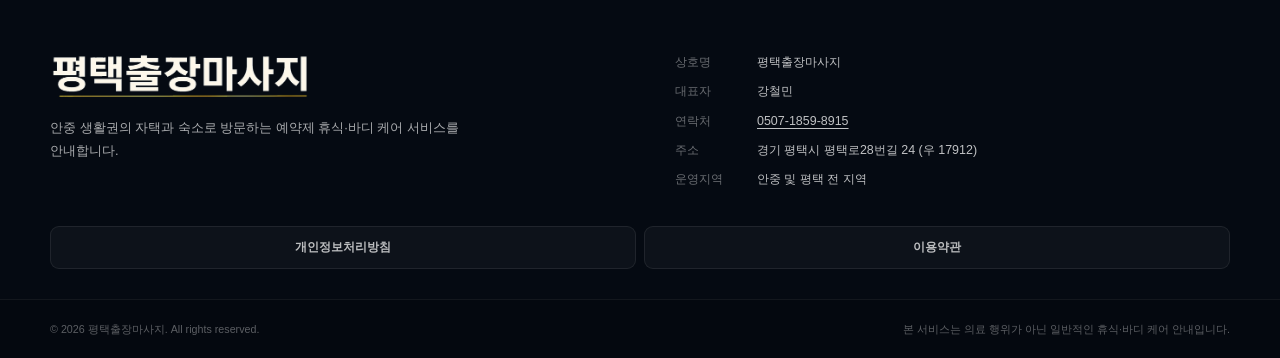
==== commit 3ea2fb9d: "Add privacy policy and service terms" ====
--- a/anjung/index.html
+++ b/anjung/index.html
@@ -27,7 +27,7 @@
   <link rel="icon" href="../favicon.svg" type="image/svg+xml">
   <link rel="manifest" href="../manifest.webmanifest">
   <link rel="preload" href="../images/hero.webp" as="image" type="image/webp" fetchpriority="high">
-  <link rel="stylesheet" href="../css/style.css?v=20260731-2">
+  <link rel="stylesheet" href="../css/style.css?v=20260731-3">
   <script src="../js/main.js?v=20260731-2" defer></script>
   <script type="application/ld+json" id="structured-data">
 {
@@ -313,7 +313,7 @@
   </main>
   <footer class="site-footer">
     <div class="container footer-main"><div class="footer-brand"><a class="brand" href="../" aria-label="평택출장마사지 메인 페이지"><img class="brand-logo" src="../images/logo-pyeongtaek.webp" width="600" height="111" alt="평택출장마사지"></a><p>안중 생활권의 자택과 숙소로 방문하는 예약제 휴식·바디 케어 서비스를 안내합니다.</p></div><dl class="business-info"><div><dt>상호명</dt><dd data-config-business>평택출장마사지</dd></div><div><dt>대표자</dt><dd>강철민</dd></div><div><dt>연락처</dt><dd><a href="tel:050718598915" data-action="phone-click" data-config-phone>0507-1859-8915</a></dd></div><div><dt>주소</dt><dd>경기 평택시 평택로28번길 24 (우 17912)</dd></div><div><dt>운영지역</dt><dd>안중 및 평택 전 지역</dd></div></dl></div>
-    <div class="container footer-legal"><details id="privacy"><summary>개인정보처리방침</summary><p>개인정보처리방침 내용 입력. 상담 과정에서 수집하는 정보와 이용 목적, 보유 기간, 파기 방법 및 문의처를 실제 운영 기준에 맞춰 작성하세요.</p></details><details id="terms"><summary>이용약관</summary><p>이용약관 내용 입력. 서비스 범위와 예약 확정, 변경·취소, 결제 및 이용 제한 기준을 실제 운영 정책에 맞춰 작성하세요.</p></details></div>
+    <nav class="container footer-legal" aria-label="정책 안내"><a href="../privacy/">개인정보처리방침</a><a href="../terms/">이용약관</a></nav>
     <div class="footer-bottom"><div class="container"><p>© <span data-current-year>2026</span> <span data-config-business>평택출장마사지</span>. All rights reserved.</p><p>본 서비스는 의료 행위가 아닌 일반적인 휴식·바디 케어 안내입니다.</p></div></div>
   </footer>
   <nav class="mobile-cta" aria-label="빠른 상담"><a href="tel:050718598915" data-action="phone-click"><span aria-hidden="true">☎</span>전화</a><a href="sms:050718598915" data-action="sms-click"><span aria-hidden="true">✉</span>문자</a></nav>
--- a/css/style.css
+++ b/css/style.css
@@ -1396,8 +1396,28 @@
 
 .footer-legal {
   display: grid;
+  grid-template-columns: repeat(2, minmax(0, max-content));
   padding-bottom: 30px;
   gap: 8px;
+}
+
+.footer-legal > a {
+  display: inline-flex;
+  min-height: 42px;
+  align-items: center;
+  justify-content: center;
+  padding: 10px 14px;
+  color: rgba(255, 255, 255, 0.72);
+  background: rgba(255, 255, 255, 0.035);
+  border: 1px solid rgba(255, 255, 255, 0.08);
+  border-radius: 9px;
+  font-size: 0.75rem;
+  font-weight: 650;
+}
+
+.footer-legal > a:hover {
+  color: var(--white);
+  border-color: rgba(255, 255, 255, 0.2);
 }
 
 .footer-legal details {
@@ -1437,6 +1457,88 @@
   margin: 0;
   color: rgba(255, 255, 255, 0.35);
   font-size: 0.67rem;
+}
+
+.legal-page {
+  min-height: 60vh;
+  padding: clamp(64px, 9vw, 112px) 0;
+  background: var(--ivory);
+}
+
+.legal-page__header {
+  max-width: 820px;
+  margin-bottom: 42px;
+}
+
+.legal-page__header h1 {
+  margin: 12px 0 16px;
+  color: var(--navy);
+  font-family: var(--font-display);
+  font-size: clamp(2rem, 6vw, 4rem);
+  line-height: 1.08;
+}
+
+.legal-page__header > p:last-child {
+  color: var(--gray);
+  line-height: 1.8;
+}
+
+.legal-document {
+  max-width: 900px;
+  padding: clamp(28px, 5vw, 54px);
+  background: var(--white);
+  border: 1px solid var(--line);
+  border-radius: 22px;
+  box-shadow: var(--shadow-soft);
+}
+
+.legal-document section + section {
+  padding-top: 28px;
+  margin-top: 28px;
+  border-top: 1px solid var(--line);
+}
+
+.legal-document h2 {
+  margin: 0 0 12px;
+  color: var(--navy);
+  font-size: clamp(1.05rem, 3vw, 1.32rem);
+}
+
+.legal-document p,
+.legal-document li {
+  color: var(--gray);
+  font-size: 0.94rem;
+  line-height: 1.85;
+}
+
+.legal-document p {
+  margin: 0;
+}
+
+.legal-document p + p,
+.legal-document ul,
+.legal-document ol {
+  margin-top: 10px;
+}
+
+.legal-document ul,
+.legal-document ol {
+  padding-left: 1.25rem;
+}
+
+.legal-document a {
+  color: var(--gold-dark);
+  font-weight: 700;
+  text-decoration: underline;
+  text-underline-offset: 3px;
+}
+
+.legal-document .legal-note {
+  padding: 16px 18px;
+  color: var(--navy);
+  background: var(--ivory-deep);
+  border-left: 3px solid var(--gold);
+  border-radius: 0 10px 10px 0;
 }
 
 .mobile-cta {
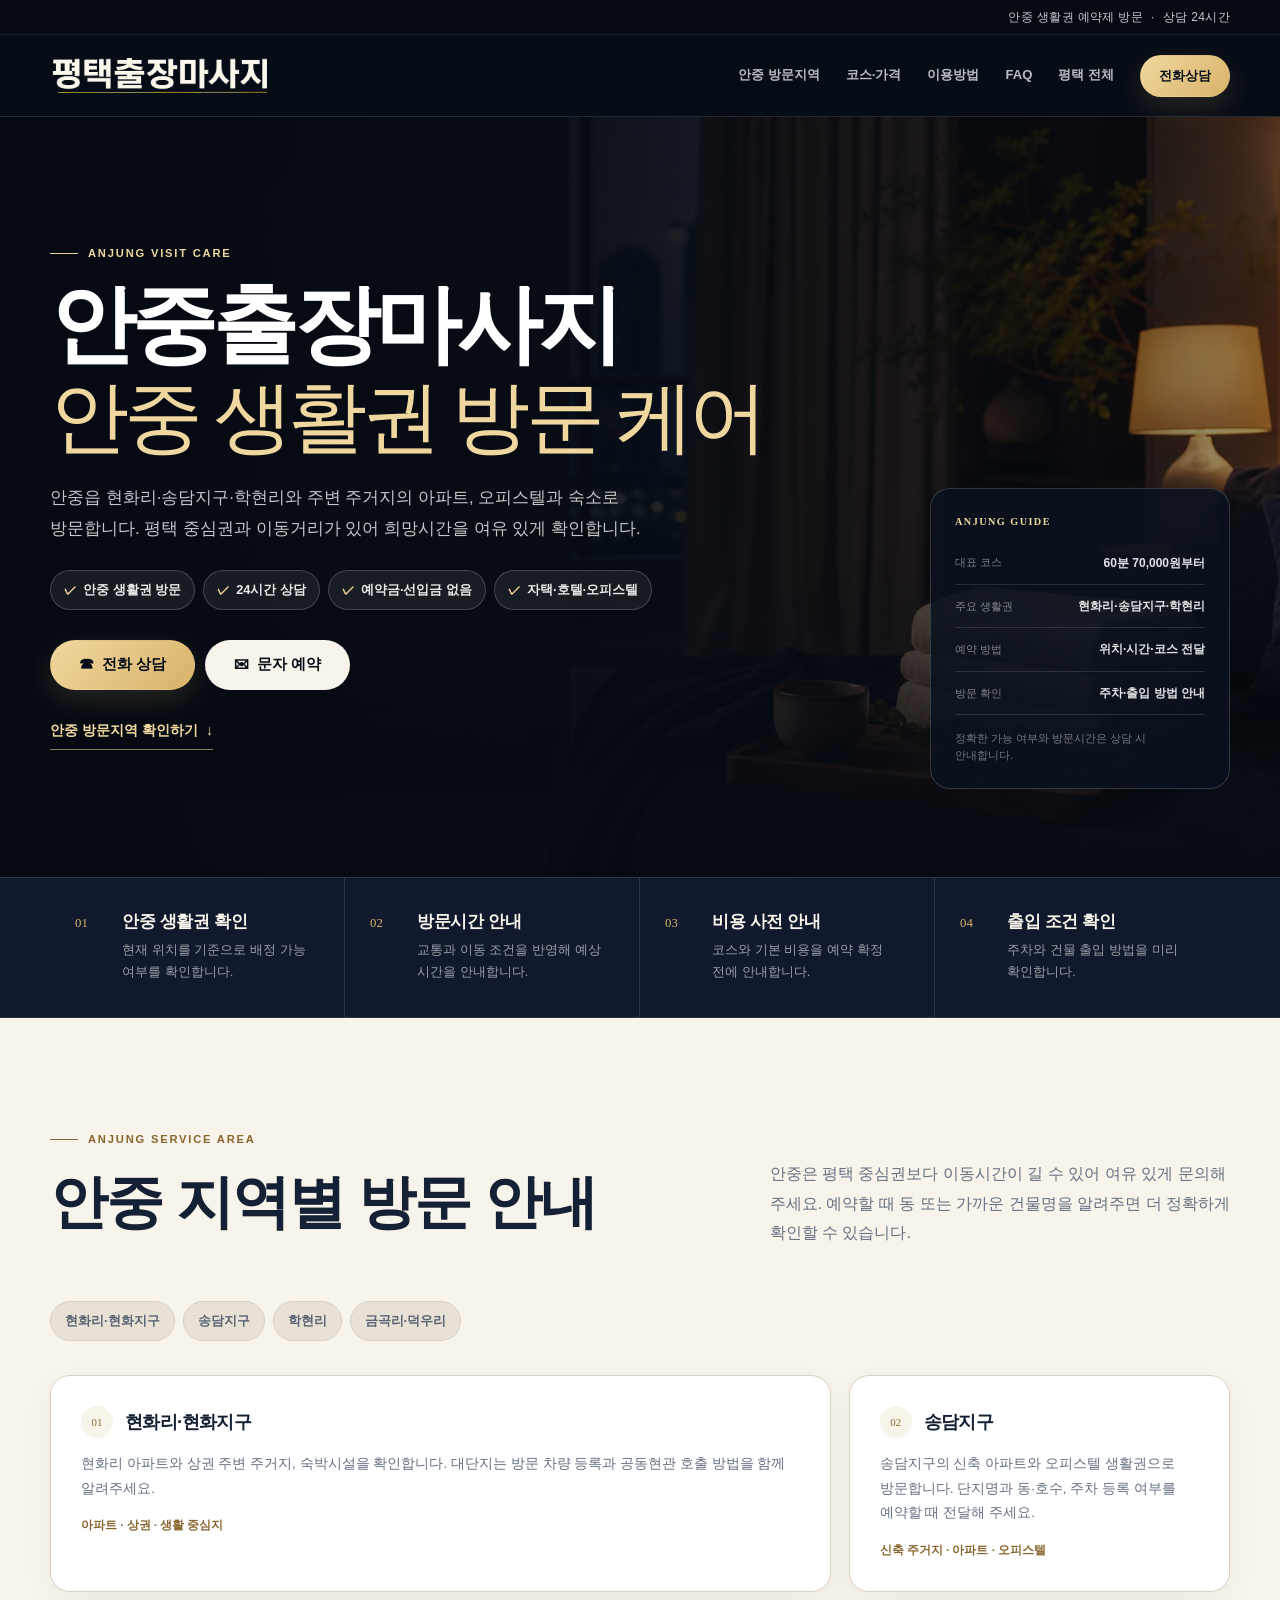
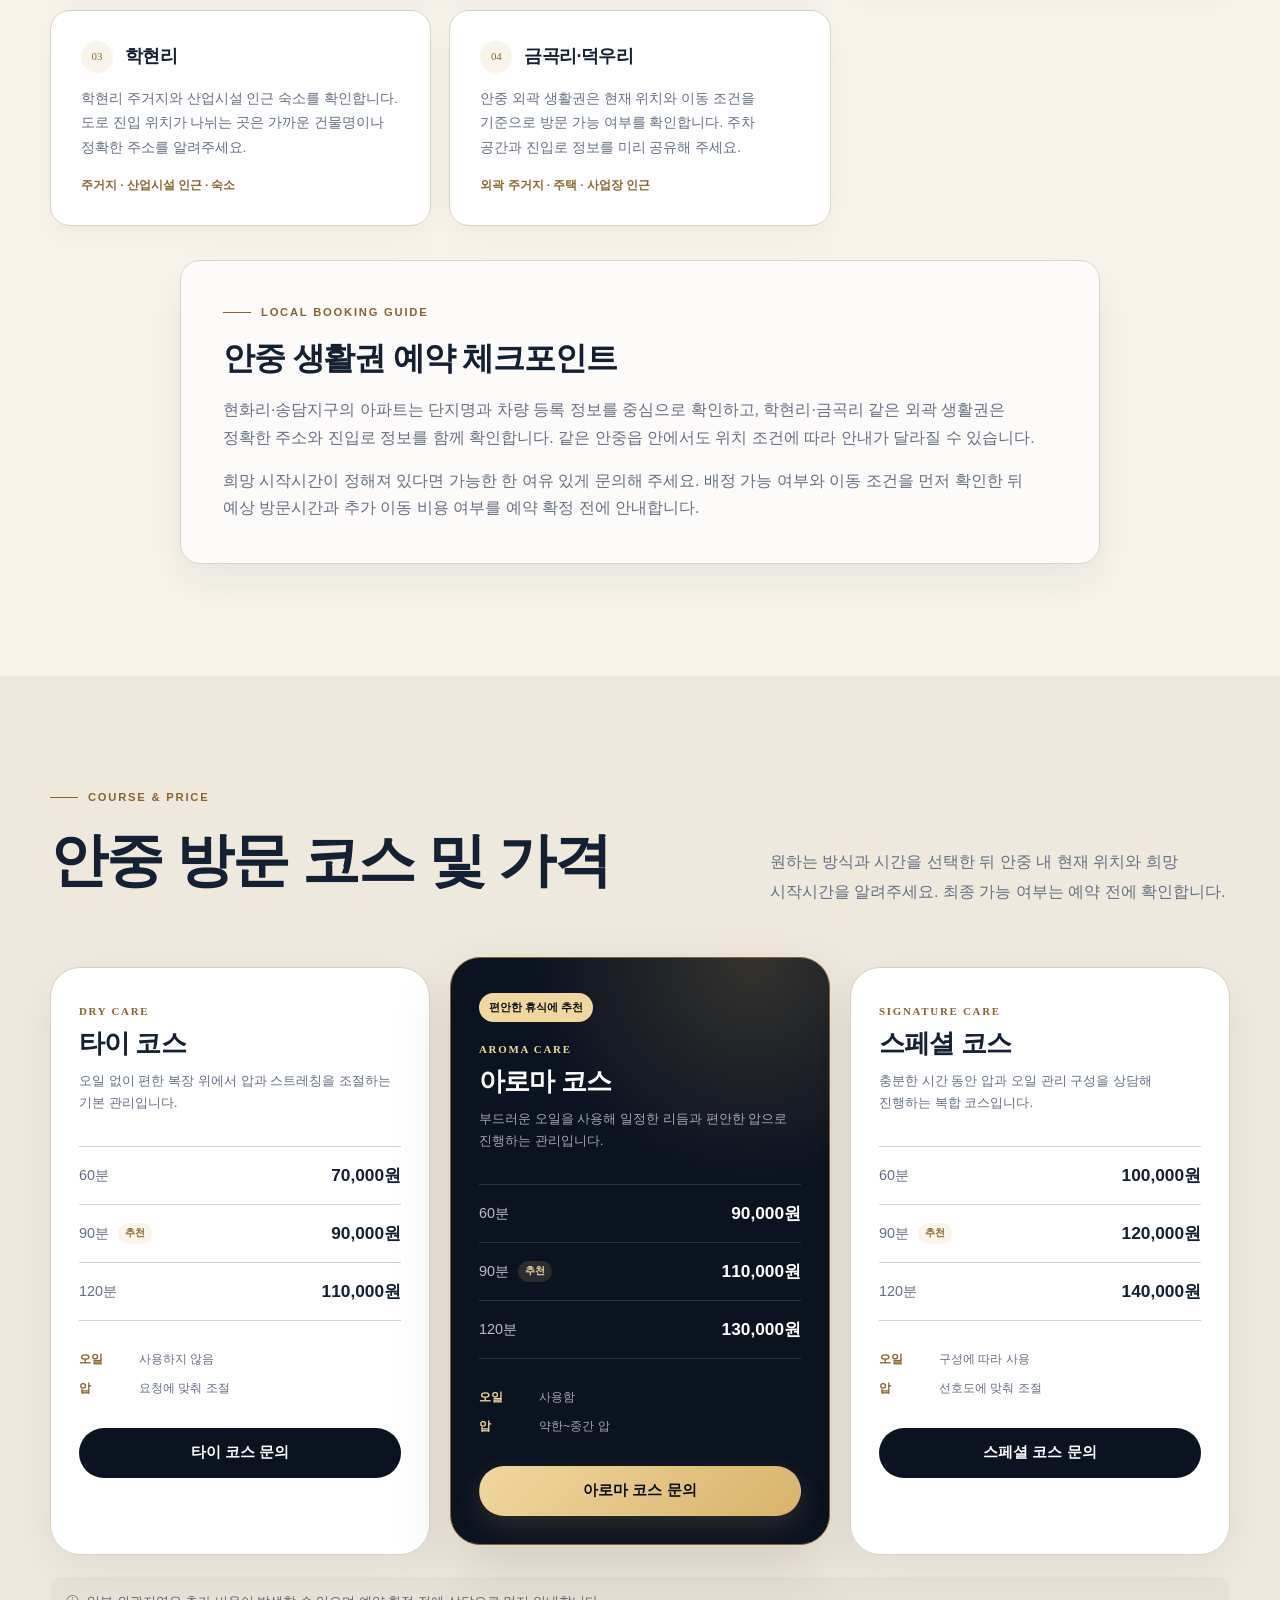
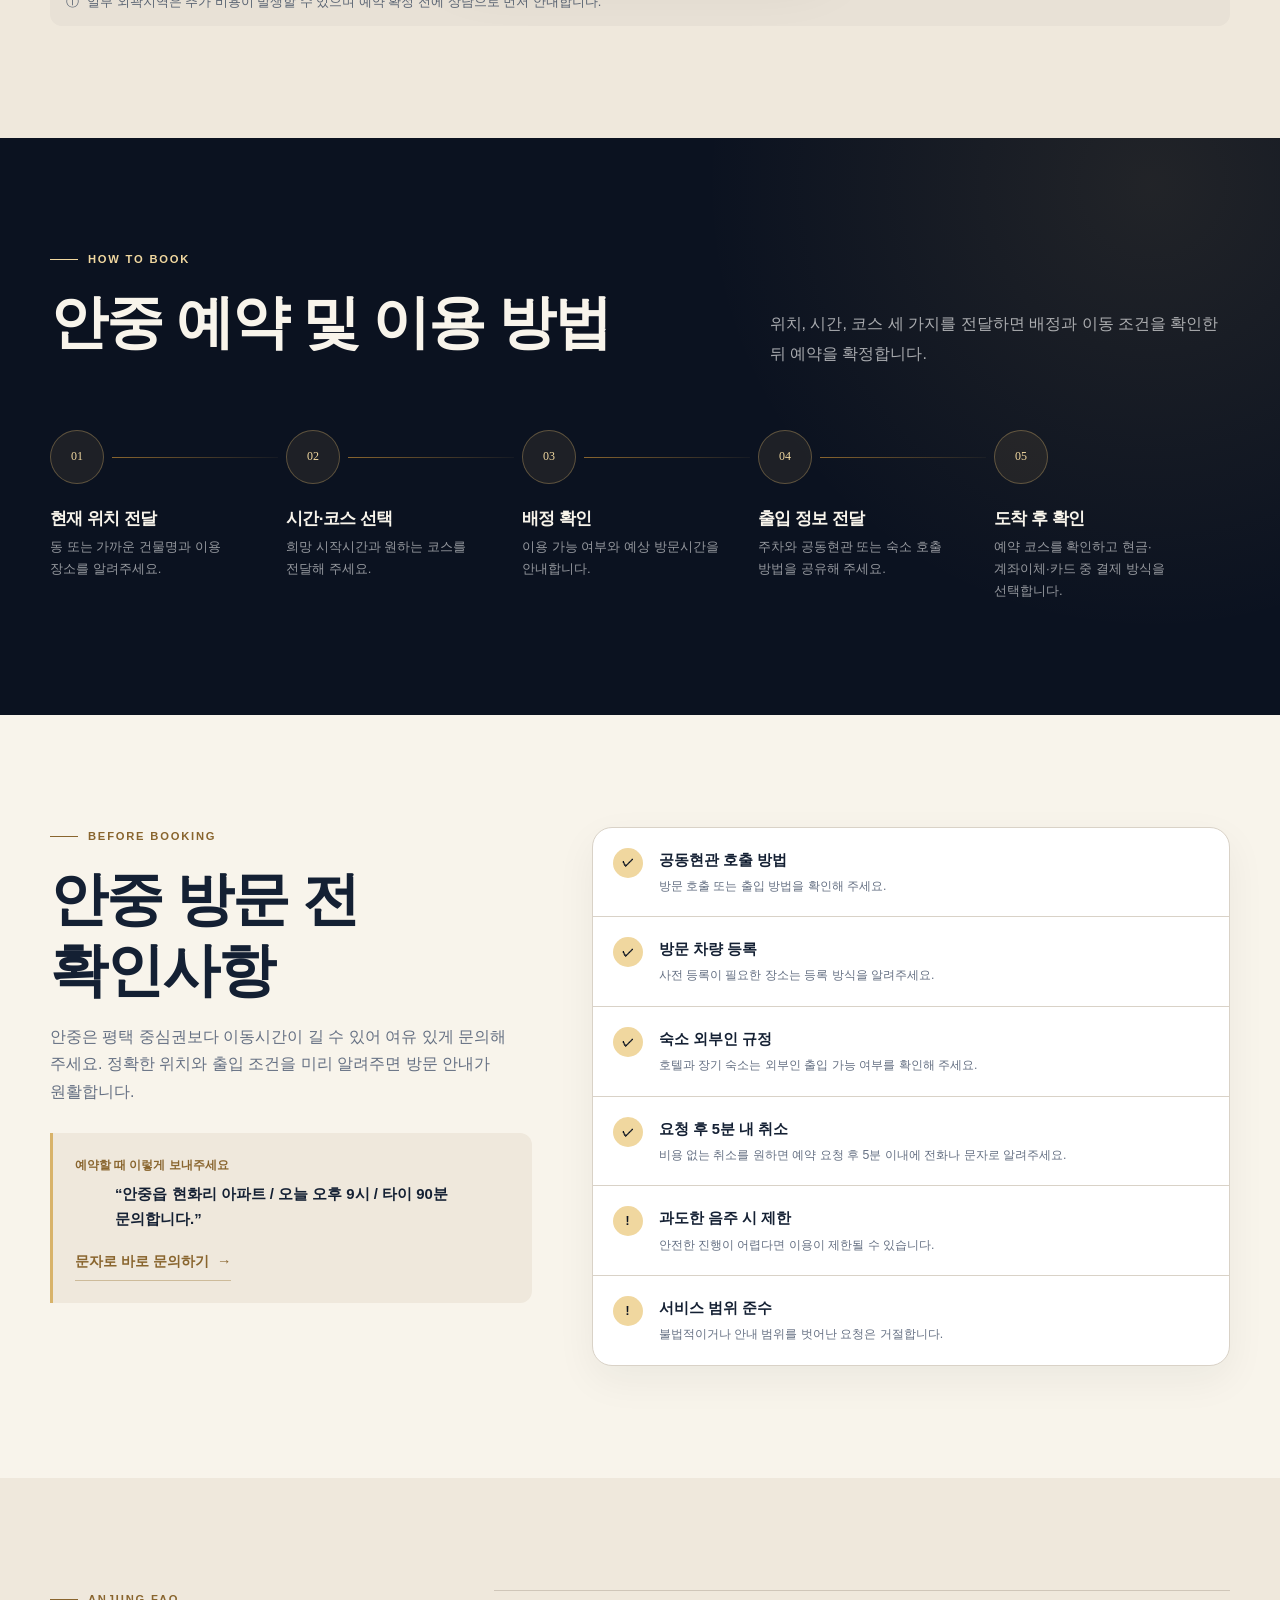
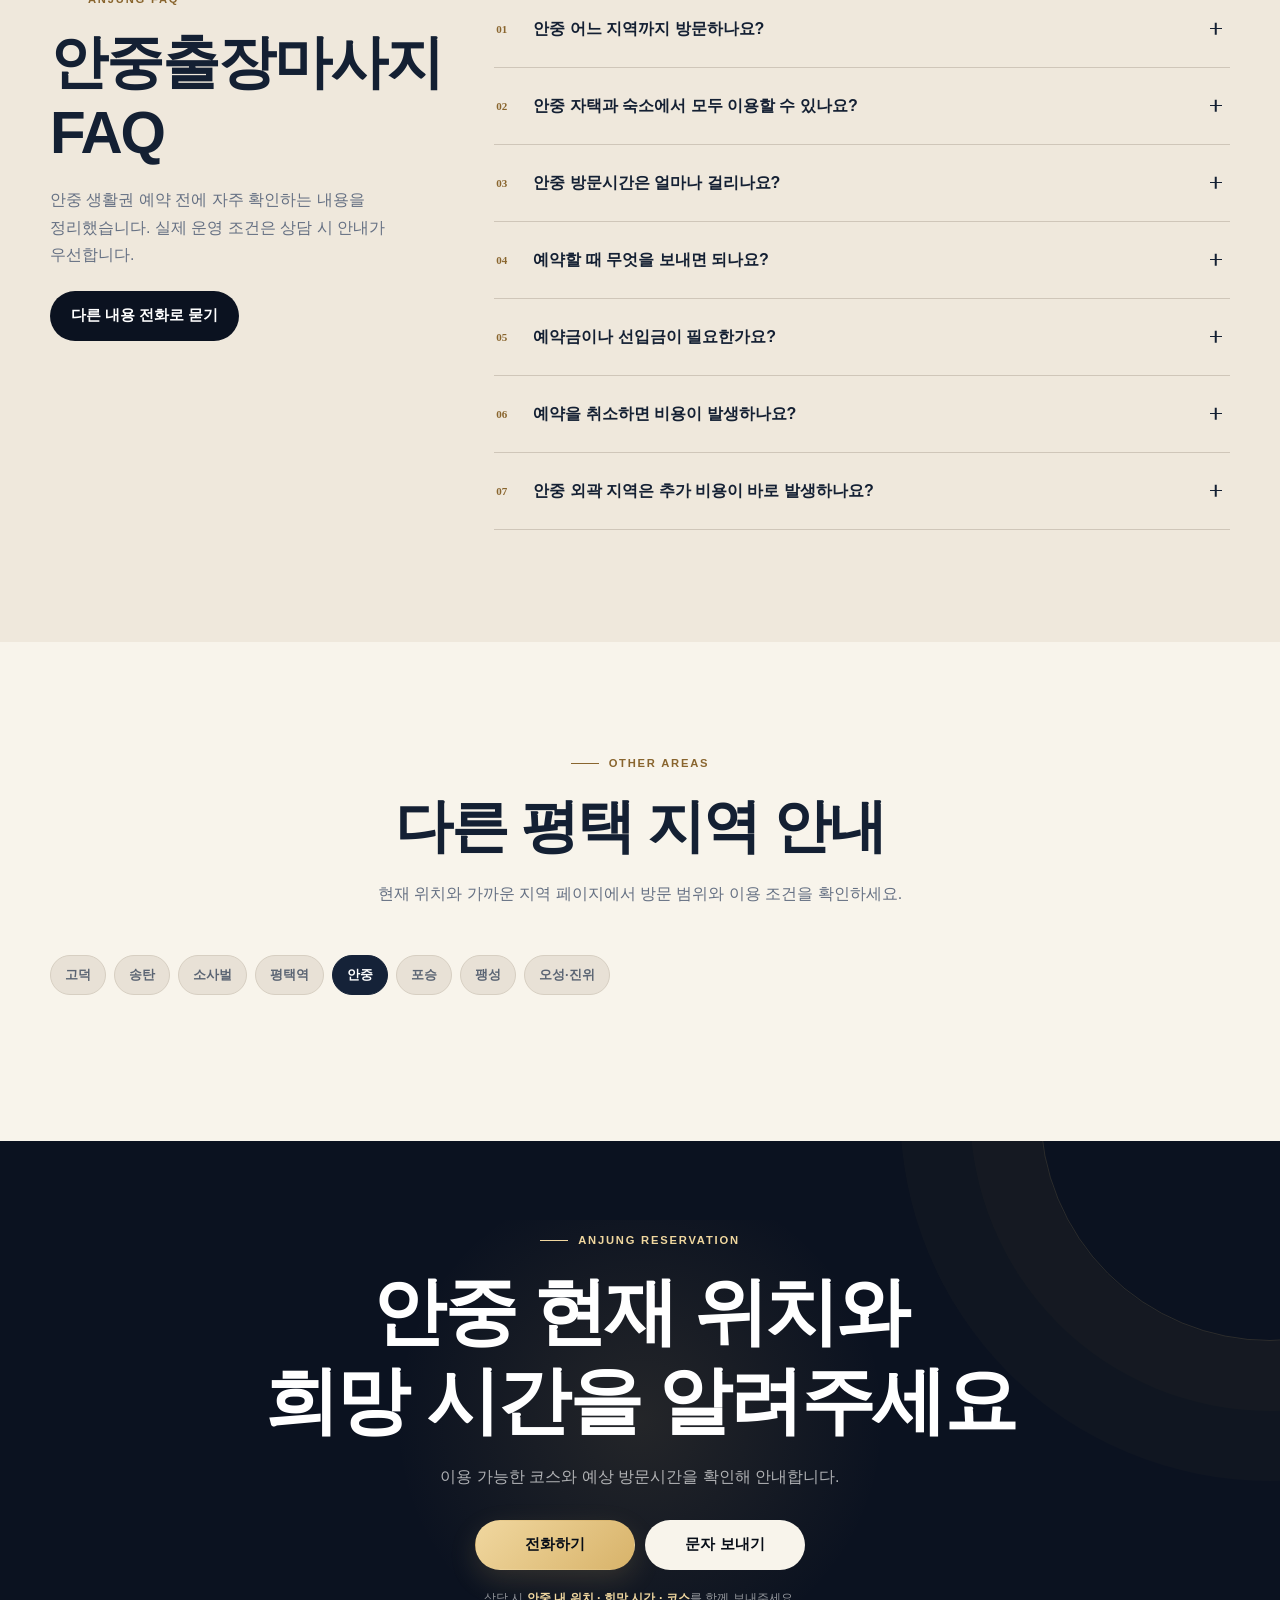
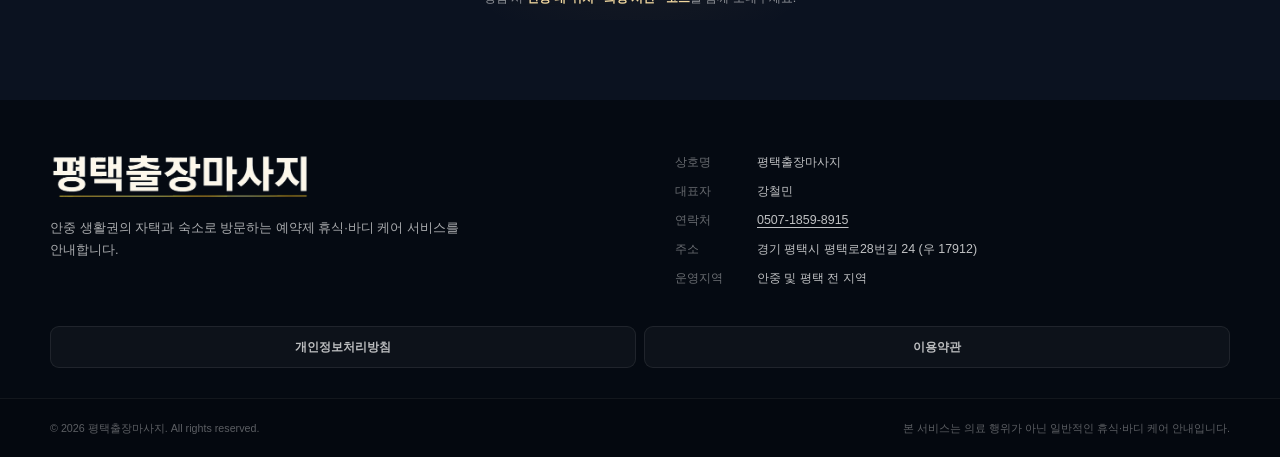
==== commit ba8ec824: "Document confirmed operating policies" ====
--- a/anjung/index.html
+++ b/anjung/index.html
@@ -150,7 +150,15 @@
           "name": "예약금이나 선입금이 필요한가요?",
           "acceptedAnswer": {
             "@type": "Answer",
-            "text": "현재 안내 기준으로 예약금과 선입금은 받지 않습니다. 관리사 도착 후 예약한 코스와 결제 방식을 다시 확인합니다."
+            "text": "예약금과 선입금은 받지 않습니다. 결제는 현금, 계좌이체, 카드 모두 가능하며 관리사 도착 후 예약한 코스를 다시 확인합니다."
+          }
+        },
+        {
+          "@type": "Question",
+          "name": "예약을 취소하면 비용이 발생하나요?",
+          "acceptedAnswer": {
+            "@type": "Answer",
+            "text": "비용 없이 취소하려면 예약 요청 후 5분 이내에 전화나 문자로 알려주세요. 이후에는 관리사 배정과 이동 상황에 따라 취소 비용이 발생할 수 있으며 적용 여부는 상담으로 안내합니다."
           }
         },
         {
@@ -258,19 +266,19 @@
             <a class="button button--dark button--full" href="sms:050718598915" data-action="sms-click" data-course="안중 스페셜 코스">스페셜 코스 문의</a>
           </article>
         </div>
-        <p class="price-note"><span aria-hidden="true">ⓘ</span> 외곽 또는 특수 이동 조건의 추가 비용 여부는 예약 확정 전에 먼저 안내합니다.</p>
+        <p class="price-note"><span aria-hidden="true">ⓘ</span> 일부 외곽지역은 추가 비용이 발생할 수 있으며 예약 확정 전에 상담으로 먼저 안내합니다.</p>
       </div>
     </section>
     <section class="section section--navy process-section" id="process" aria-labelledby="process-title">
       <div class="container">
         <div class="section-heading section-heading--split"><div><p class="eyebrow"><span></span> HOW TO BOOK</p><h2 id="process-title">안중 예약 및 이용 방법</h2></div><p>위치, 시간, 코스 세 가지를 전달하면 배정과 이동 조건을 확인한 뒤 예약을 확정합니다.</p></div>
-        <ol class="process-list"><li><span>01</span><div><h3>현재 위치 전달</h3><p>동 또는 가까운 건물명과 이용 장소를 알려주세요.</p></div></li><li><span>02</span><div><h3>시간·코스 선택</h3><p>희망 시작시간과 원하는 코스를 전달해 주세요.</p></div></li><li><span>03</span><div><h3>배정 확인</h3><p>이용 가능 여부와 예상 방문시간을 안내합니다.</p></div></li><li><span>04</span><div><h3>출입 정보 전달</h3><p>주차와 공동현관 또는 숙소 호출 방법을 공유해 주세요.</p></div></li><li><span>05</span><div><h3>도착 후 확인</h3><p>예약 코스와 결제 방식을 다시 확인합니다.</p></div></li></ol>
+        <ol class="process-list"><li><span>01</span><div><h3>현재 위치 전달</h3><p>동 또는 가까운 건물명과 이용 장소를 알려주세요.</p></div></li><li><span>02</span><div><h3>시간·코스 선택</h3><p>희망 시작시간과 원하는 코스를 전달해 주세요.</p></div></li><li><span>03</span><div><h3>배정 확인</h3><p>이용 가능 여부와 예상 방문시간을 안내합니다.</p></div></li><li><span>04</span><div><h3>출입 정보 전달</h3><p>주차와 공동현관 또는 숙소 호출 방법을 공유해 주세요.</p></div></li><li><span>05</span><div><h3>도착 후 확인</h3><p>예약 코스를 확인하고 현금·계좌이체·카드 중 결제 방식을 선택합니다.</p></div></li></ol>
       </div>
     </section>
     <section class="section section--light" id="booking-info" aria-labelledby="booking-title">
       <div class="container booking-layout">
         <div class="booking-copy"><p class="eyebrow eyebrow--dark"><span></span> BEFORE BOOKING</p><h2 id="booking-title">안중 방문 전 확인사항</h2><p>안중은 평택 중심권보다 이동시간이 길 수 있어 여유 있게 문의해 주세요. 정확한 위치와 출입 조건을 미리 알려주면 방문 안내가 원활합니다.</p><div class="booking-contact"><p>예약할 때 이렇게 보내주세요</p><blockquote>“안중읍 현화리 아파트 / 오늘 오후 9시 / 타이 90분 문의합니다.”</blockquote><a class="text-link text-link--dark" href="sms:050718598915" data-action="sms-click">문자로 바로 문의하기 <span aria-hidden="true">→</span></a></div></div>
-        <ul class="notice-list"><li><span aria-hidden="true">✓</span><div><strong>공동현관 호출 방법</strong><p>방문 호출 또는 출입 방법을 확인해 주세요.</p></div></li><li><span aria-hidden="true">✓</span><div><strong>방문 차량 등록</strong><p>사전 등록이 필요한 장소는 등록 방식을 알려주세요.</p></div></li><li><span aria-hidden="true">✓</span><div><strong>숙소 외부인 규정</strong><p>호텔과 장기 숙소는 외부인 출입 가능 여부를 확인해 주세요.</p></div></li><li><span aria-hidden="true">✓</span><div><strong>변경·취소 사전 연락</strong><p>배정과 이동 전 가능한 빨리 상담 채널로 알려주세요.</p></div></li><li><span aria-hidden="true">!</span><div><strong>과도한 음주 시 제한</strong><p>안전한 진행이 어렵다면 이용이 제한될 수 있습니다.</p></div></li><li><span aria-hidden="true">!</span><div><strong>서비스 범위 준수</strong><p>불법적이거나 안내 범위를 벗어난 요청은 거절합니다.</p></div></li></ul>
+        <ul class="notice-list"><li><span aria-hidden="true">✓</span><div><strong>공동현관 호출 방법</strong><p>방문 호출 또는 출입 방법을 확인해 주세요.</p></div></li><li><span aria-hidden="true">✓</span><div><strong>방문 차량 등록</strong><p>사전 등록이 필요한 장소는 등록 방식을 알려주세요.</p></div></li><li><span aria-hidden="true">✓</span><div><strong>숙소 외부인 규정</strong><p>호텔과 장기 숙소는 외부인 출입 가능 여부를 확인해 주세요.</p></div></li><li><span aria-hidden="true">✓</span><div><strong>요청 후 5분 내 취소</strong><p>비용 없는 취소를 원하면 예약 요청 후 5분 이내에 전화나 문자로 알려주세요.</p></div></li><li><span aria-hidden="true">!</span><div><strong>과도한 음주 시 제한</strong><p>안전한 진행이 어렵다면 이용이 제한될 수 있습니다.</p></div></li><li><span aria-hidden="true">!</span><div><strong>서비스 범위 준수</strong><p>불법적이거나 안내 범위를 벗어난 요청은 거절합니다.</p></div></li></ul>
       </div>
     </section>
     <section class="section section--cream" id="faq" aria-labelledby="faq-title">
@@ -295,10 +303,14 @@
           </details>
           <details>
             <summary><span>05</span>예약금이나 선입금이 필요한가요?<i aria-hidden="true"></i></summary>
-            <div><p>현재 안내 기준으로 예약금과 선입금은 받지 않습니다. 관리사 도착 후 예약한 코스와 결제 방식을 다시 확인합니다.</p></div>
-          </details>
-          <details>
-            <summary><span>06</span>안중 외곽 지역은 추가 비용이 바로 발생하나요?<i aria-hidden="true"></i></summary>
+            <div><p>예약금과 선입금은 받지 않습니다. 결제는 현금, 계좌이체, 카드 모두 가능하며 관리사 도착 후 예약한 코스를 다시 확인합니다.</p></div>
+          </details>
+          <details>
+            <summary><span>06</span>예약을 취소하면 비용이 발생하나요?<i aria-hidden="true"></i></summary>
+            <div><p>비용 없이 취소하려면 예약 요청 후 5분 이내에 전화나 문자로 알려주세요. 이후에는 관리사 배정과 이동 상황에 따라 취소 비용이 발생할 수 있으며 적용 여부는 상담으로 안내합니다.</p></div>
+          </details>
+          <details>
+            <summary><span>07</span>안중 외곽 지역은 추가 비용이 바로 발생하나요?<i aria-hidden="true"></i></summary>
             <div><p>지역명만으로 추가 비용을 정하지 않고 정확한 위치와 이동 조건을 확인합니다. 추가 비용이 필요한 경우에는 예약을 확정하기 전에 먼저 안내합니다.</p></div>
           </details>
         </div>
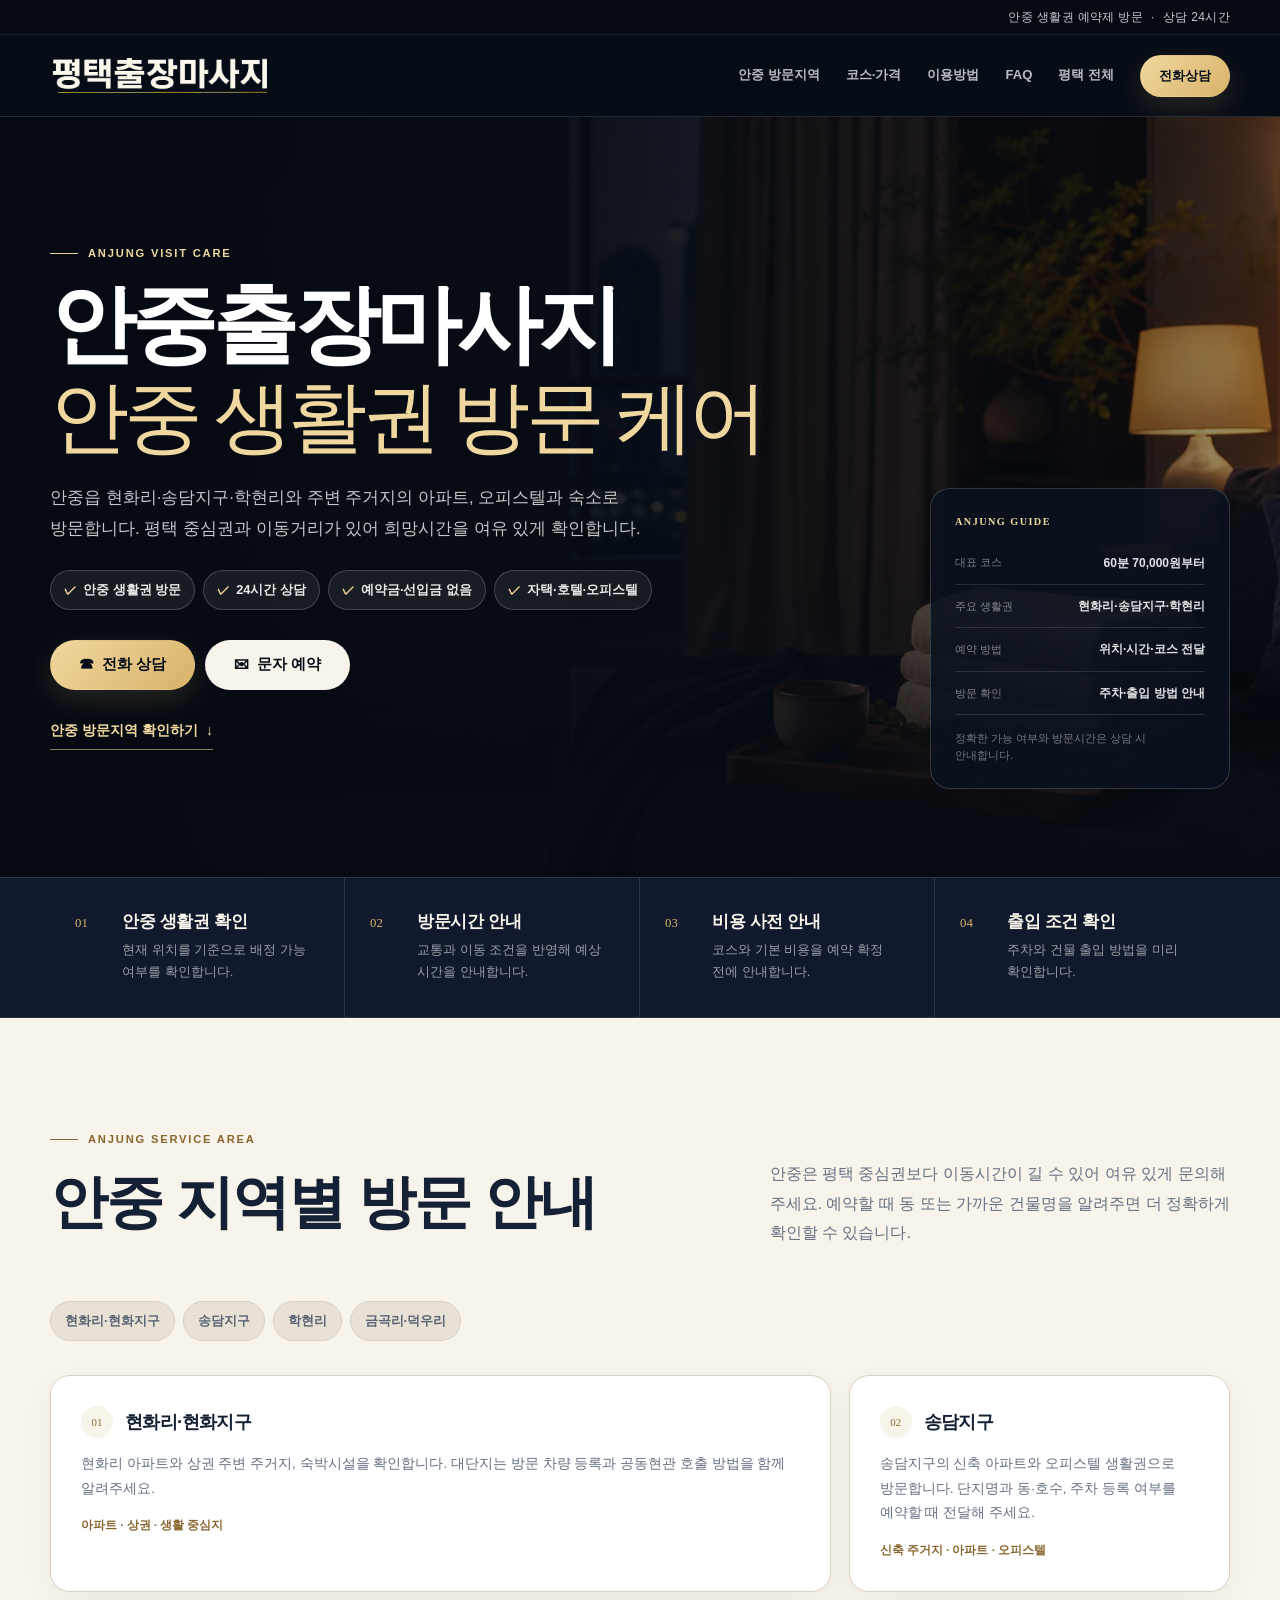
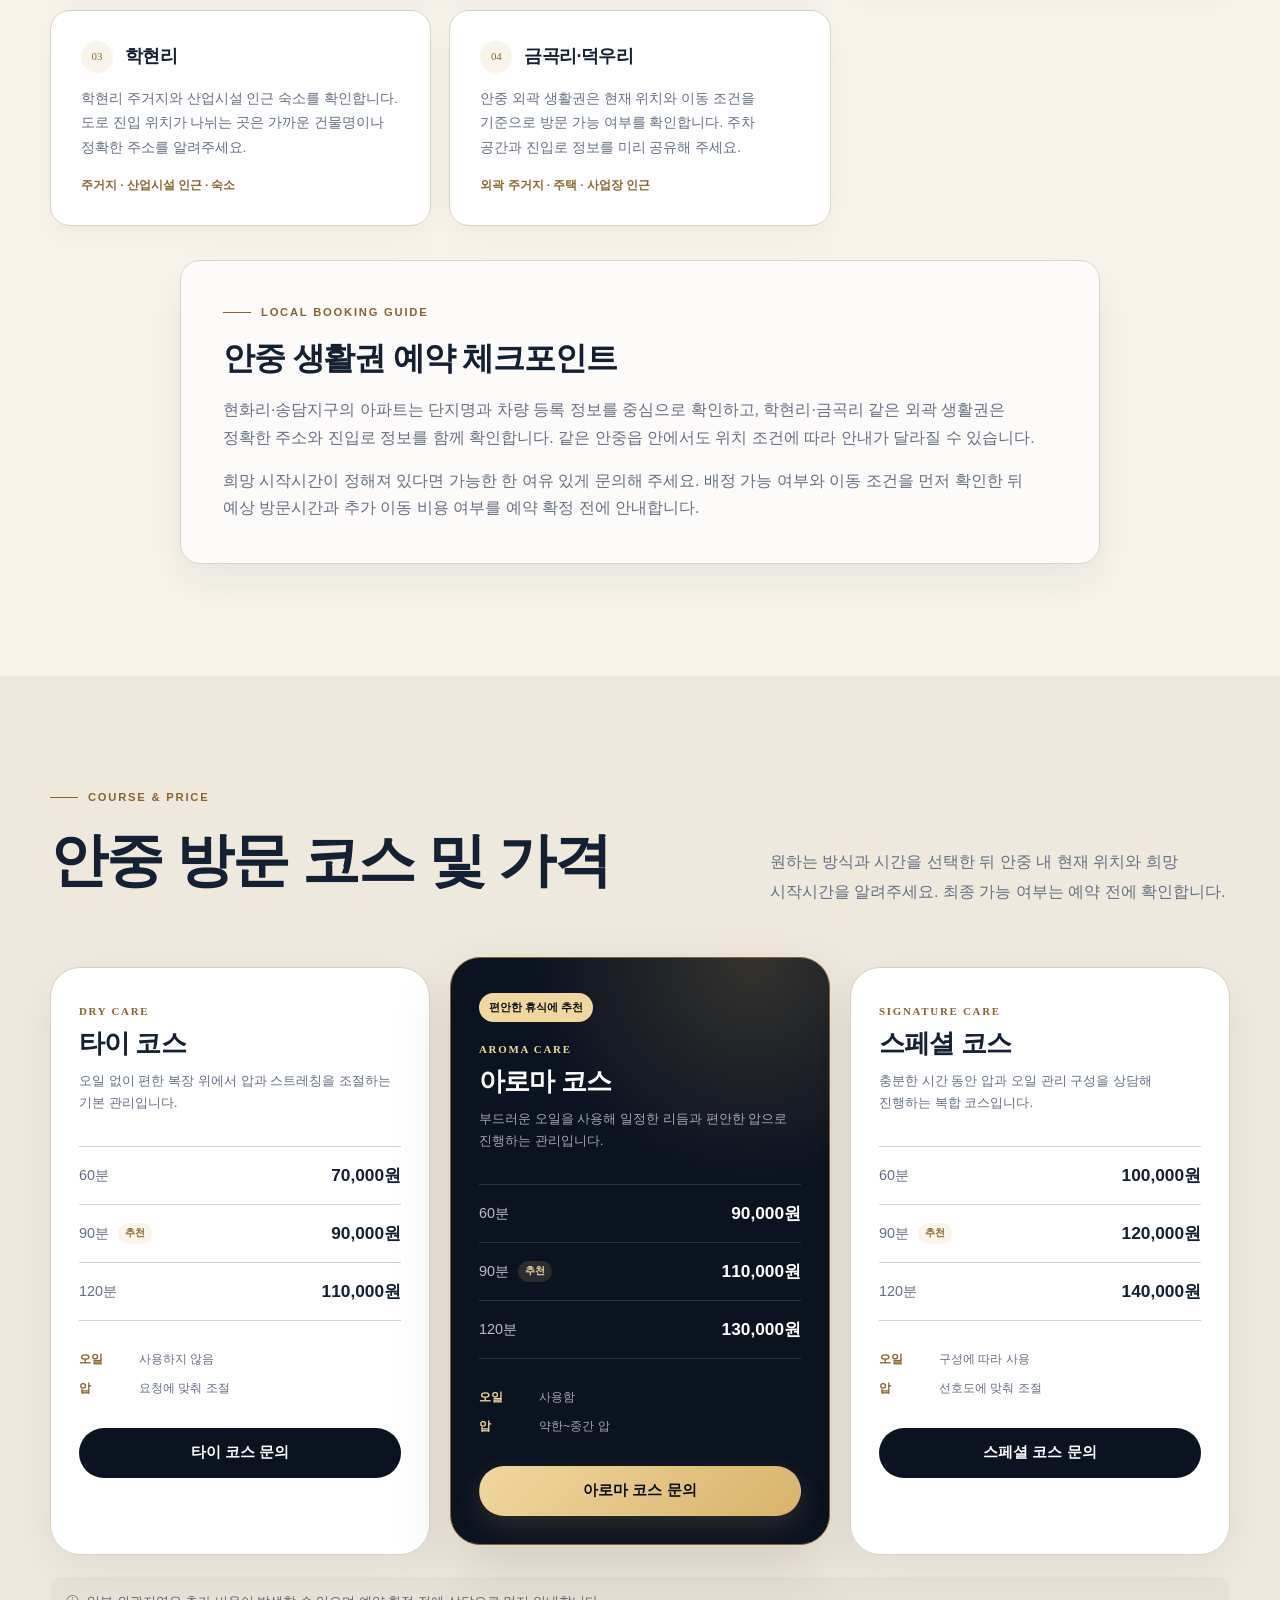
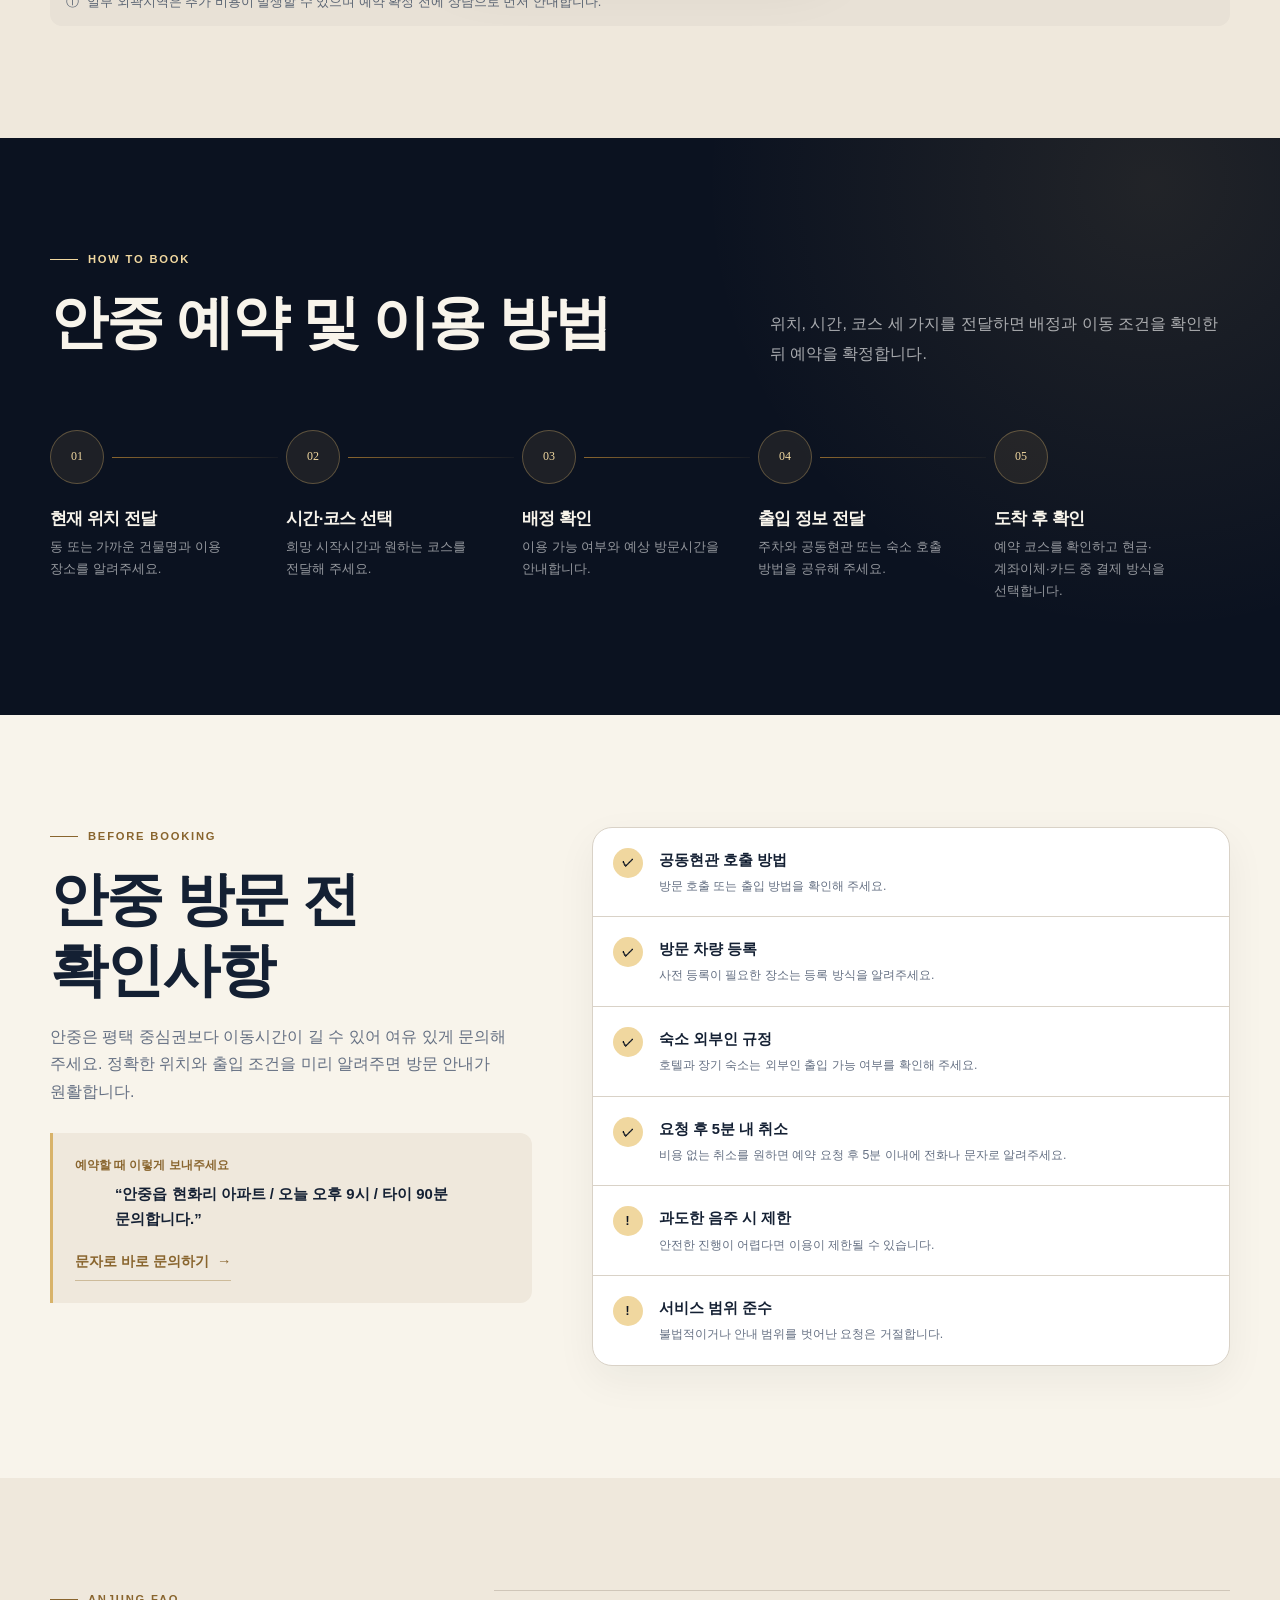
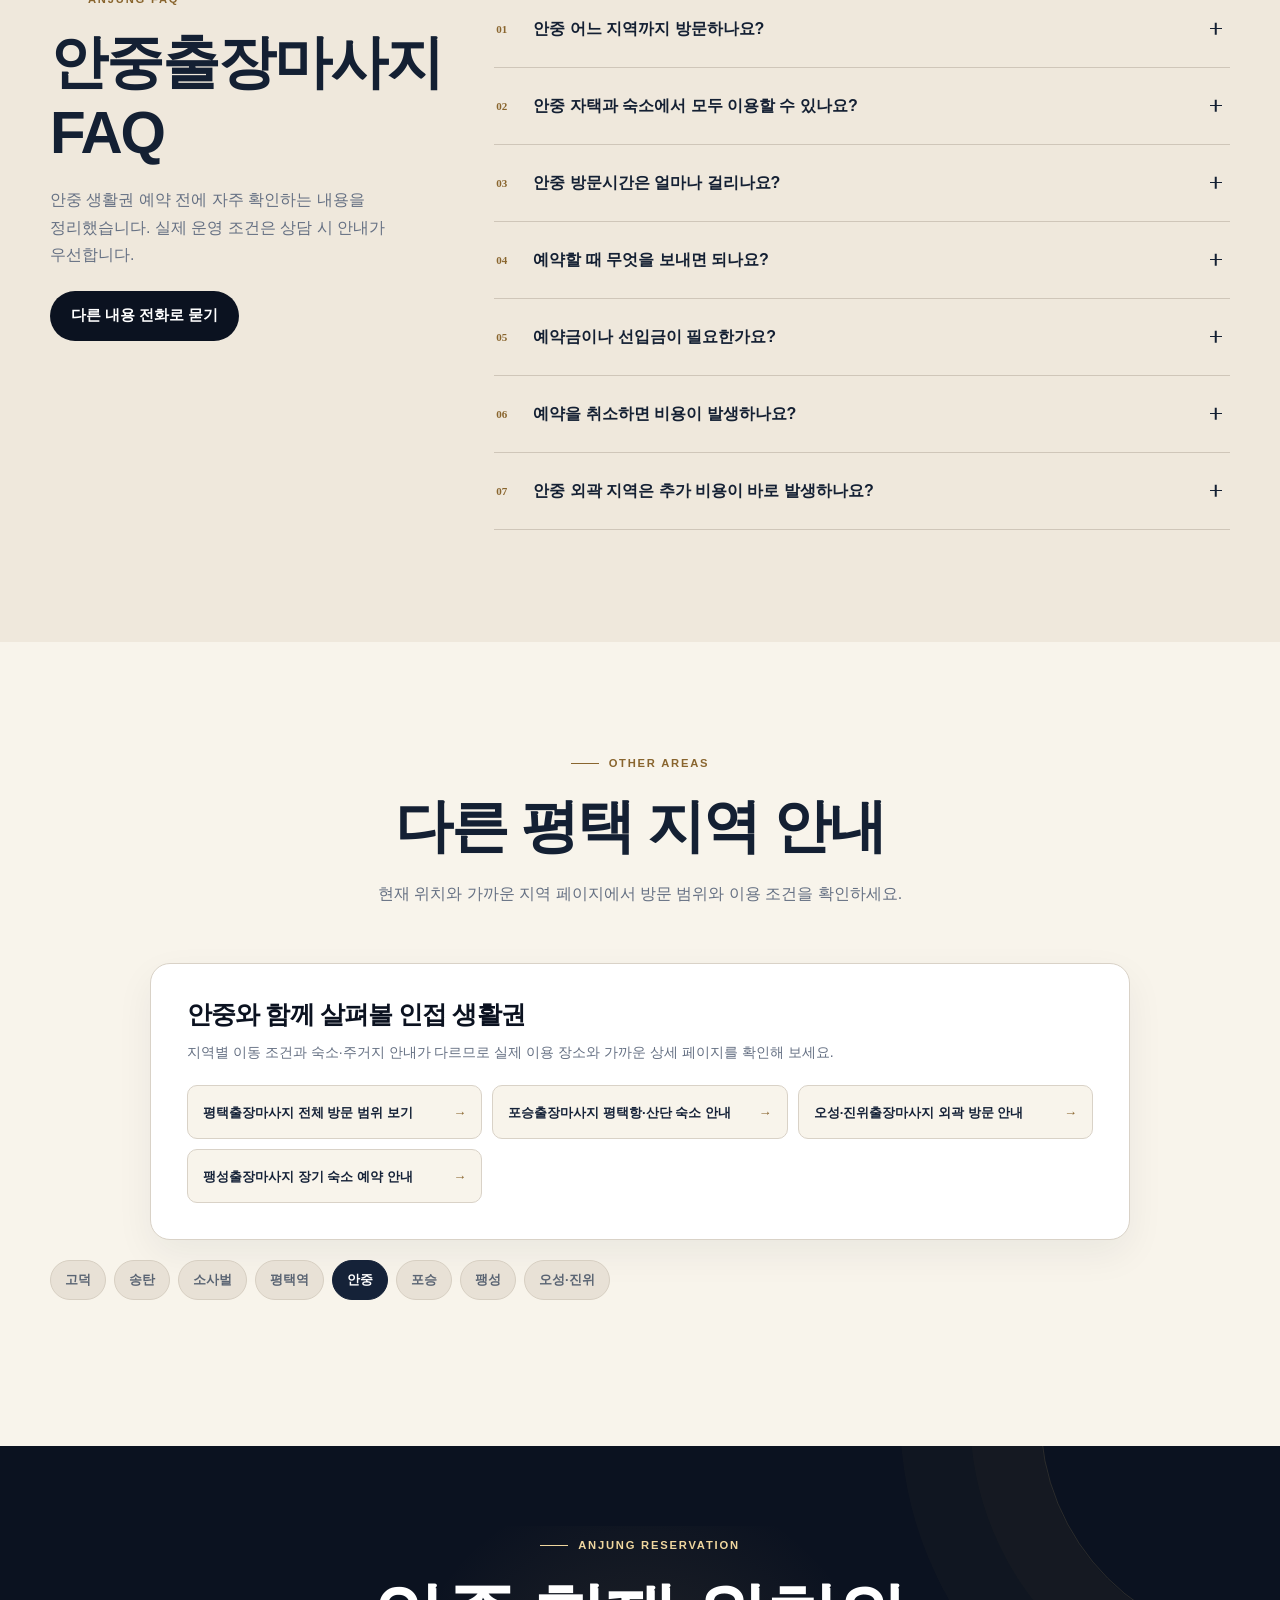
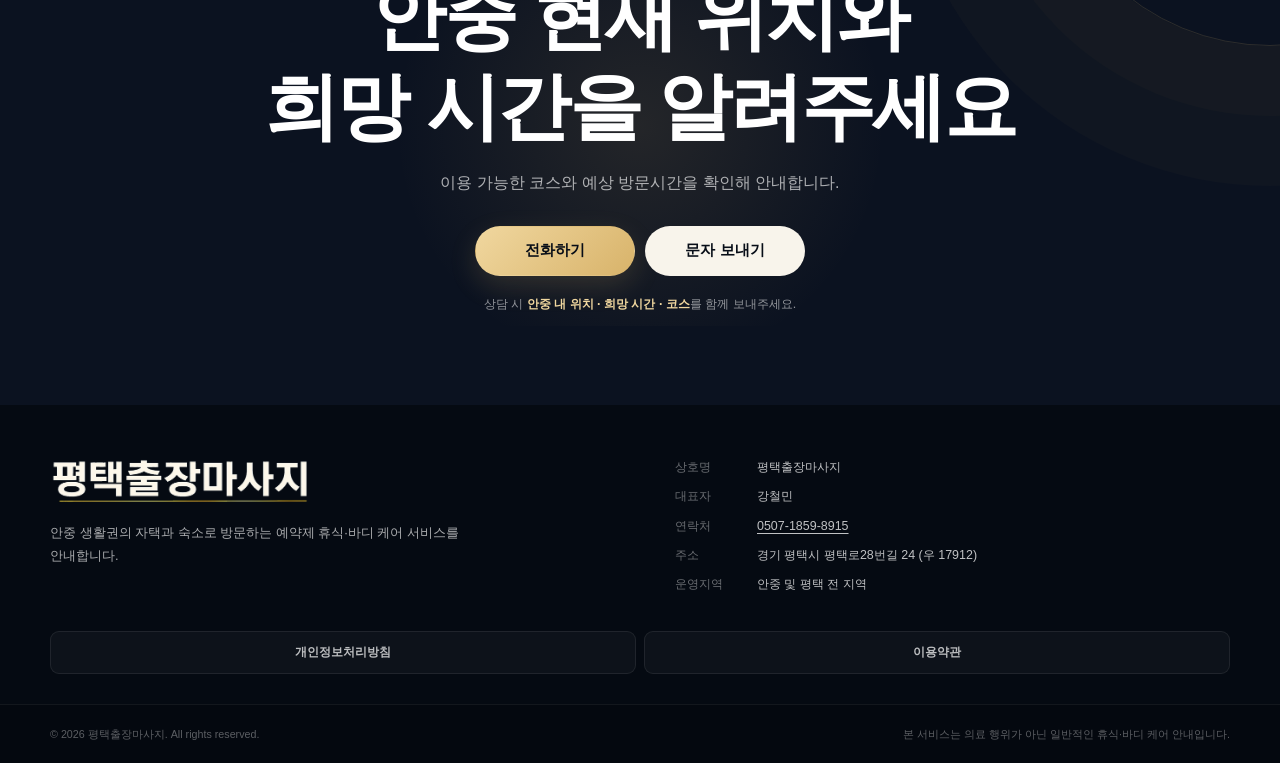
==== commit 7f1e8d3c: "Strengthen contextual internal links" ====
--- a/anjung/index.html
+++ b/anjung/index.html
@@ -27,7 +27,7 @@
   <link rel="icon" href="../favicon.svg" type="image/svg+xml">
   <link rel="manifest" href="../manifest.webmanifest">
   <link rel="preload" href="../images/hero.webp" as="image" type="image/webp" fetchpriority="high">
-  <link rel="stylesheet" href="../css/style.css?v=20260731-3">
+  <link rel="stylesheet" href="../css/style.css?v=20260731-4">
   <script src="../js/main.js?v=20260731-2" defer></script>
   <script type="application/ld+json" id="structured-data">
 {
@@ -317,7 +317,15 @@
       </div>
     </section>
     <section class="section section--light" aria-labelledby="other-region-title">
-      <div class="container"><div class="section-heading section-heading--center"><p class="eyebrow eyebrow--dark"><span></span> OTHER AREAS</p><h2 id="other-region-title">다른 평택 지역 안내</h2><p>현재 위치와 가까운 지역 페이지에서 방문 범위와 이용 조건을 확인하세요.</p></div><nav class="region-chips" aria-label="다른 평택 지역 페이지"><a href="../godeok/">고덕</a><a href="../songtan/">송탄</a><a href="../sosabeol/">소사벌</a><a href="../pyeongtaek-station/">평택역</a><a href="../anjung/" aria-current="page">안중</a><a href="../poseung/">포승</a><a href="../paengseong/">팽성</a><a href="../oseong-jinwi/">오성·진위</a></nav></div>
+      <div class="container">
+        <div class="section-heading section-heading--center"><p class="eyebrow eyebrow--dark"><span></span> OTHER AREAS</p><h2 id="other-region-title">다른 평택 지역 안내</h2><p>현재 위치와 가까운 지역 페이지에서 방문 범위와 이용 조건을 확인하세요.</p></div>
+        <div class="contextual-links" aria-labelledby="anjung-nearby-title">
+          <h3 id="anjung-nearby-title">안중와 함께 살펴볼 인접 생활권</h3>
+          <p>지역별 이동 조건과 숙소·주거지 안내가 다르므로 실제 이용 장소와 가까운 상세 페이지를 확인해 보세요.</p>
+          <nav class="contextual-link-grid" aria-label="안중 인접 지역 상세 안내"><a href="../"><span>평택출장마사지 전체 방문 범위 보기</span><i aria-hidden="true">→</i></a><a href="../poseung/"><span>포승출장마사지 평택항·산단 숙소 안내</span><i aria-hidden="true">→</i></a><a href="../oseong-jinwi/"><span>오성·진위출장마사지 외곽 방문 안내</span><i aria-hidden="true">→</i></a><a href="../paengseong/"><span>팽성출장마사지 장기 숙소 예약 안내</span><i aria-hidden="true">→</i></a></nav>
+        </div>
+        <nav class="region-chips" aria-label="다른 평택 지역 페이지"><a href="../godeok/">고덕</a><a href="../songtan/">송탄</a><a href="../sosabeol/">소사벌</a><a href="../pyeongtaek-station/">평택역</a><a href="../anjung/" aria-current="page">안중</a><a href="../poseung/">포승</a><a href="../paengseong/">팽성</a><a href="../oseong-jinwi/">오성·진위</a></nav>
+      </div>
     </section>
     <section class="final-cta" aria-labelledby="final-title">
       <div class="final-cta__glow" aria-hidden="true"></div><div class="container final-cta__inner"><p class="eyebrow"><span></span> ANJUNG RESERVATION</p><h2 id="final-title">안중 현재 위치와<br>희망 시간을 알려주세요</h2><p>이용 가능한 코스와 예상 방문시간을 확인해 안내합니다.</p><div class="final-actions"><a class="button button--gold" href="tel:050718598915" data-action="phone-click">전화하기</a><a class="button button--light" href="sms:050718598915" data-action="sms-click">문자 보내기</a></div><p class="final-note">상담 시 <strong>안중 내 위치 · 희망 시간 · 코스</strong>를 함께 보내주세요.</p></div>
--- a/css/style.css
+++ b/css/style.css
@@ -979,6 +979,65 @@
   margin-top: 14px;
 }
 
+.contextual-links {
+  max-width: 980px;
+  padding: clamp(24px, 4vw, 36px);
+  margin: 0 auto 28px;
+  background: var(--white);
+  border: 1px solid var(--line-light);
+  border-radius: var(--radius);
+  box-shadow: 0 14px 38px rgba(20, 32, 51, 0.06);
+}
+
+.contextual-links h3 {
+  margin: 0 0 10px;
+  color: var(--navy-900);
+  font-size: clamp(1.2rem, 3vw, 1.55rem);
+}
+
+.contextual-links > p {
+  max-width: 760px;
+  margin: 0 0 20px;
+  color: var(--muted);
+  font-size: 0.88rem;
+  line-height: 1.8;
+}
+
+.contextual-link-grid {
+  display: grid;
+  grid-template-columns: repeat(auto-fit, minmax(min(100%, 260px), 1fr));
+  gap: 10px;
+}
+
+.contextual-link-grid a {
+  display: flex;
+  min-height: 54px;
+  align-items: center;
+  justify-content: space-between;
+  padding: 13px 15px;
+  color: var(--navy-800);
+  background: var(--ivory);
+  border: 1px solid var(--line-light);
+  border-radius: 10px;
+  font-size: 0.82rem;
+  font-weight: 750;
+  line-height: 1.45;
+  gap: 12px;
+}
+
+.contextual-link-grid a:hover {
+  color: var(--navy-900);
+  background: var(--ivory-deep);
+  border-color: var(--gold-dark);
+  transform: translateY(-1px);
+}
+
+.contextual-link-grid i {
+  flex: 0 0 auto;
+  color: var(--gold-dark);
+  font-style: normal;
+}
+
 .region-card__heading {
   display: flex;
   margin-bottom: 14px;
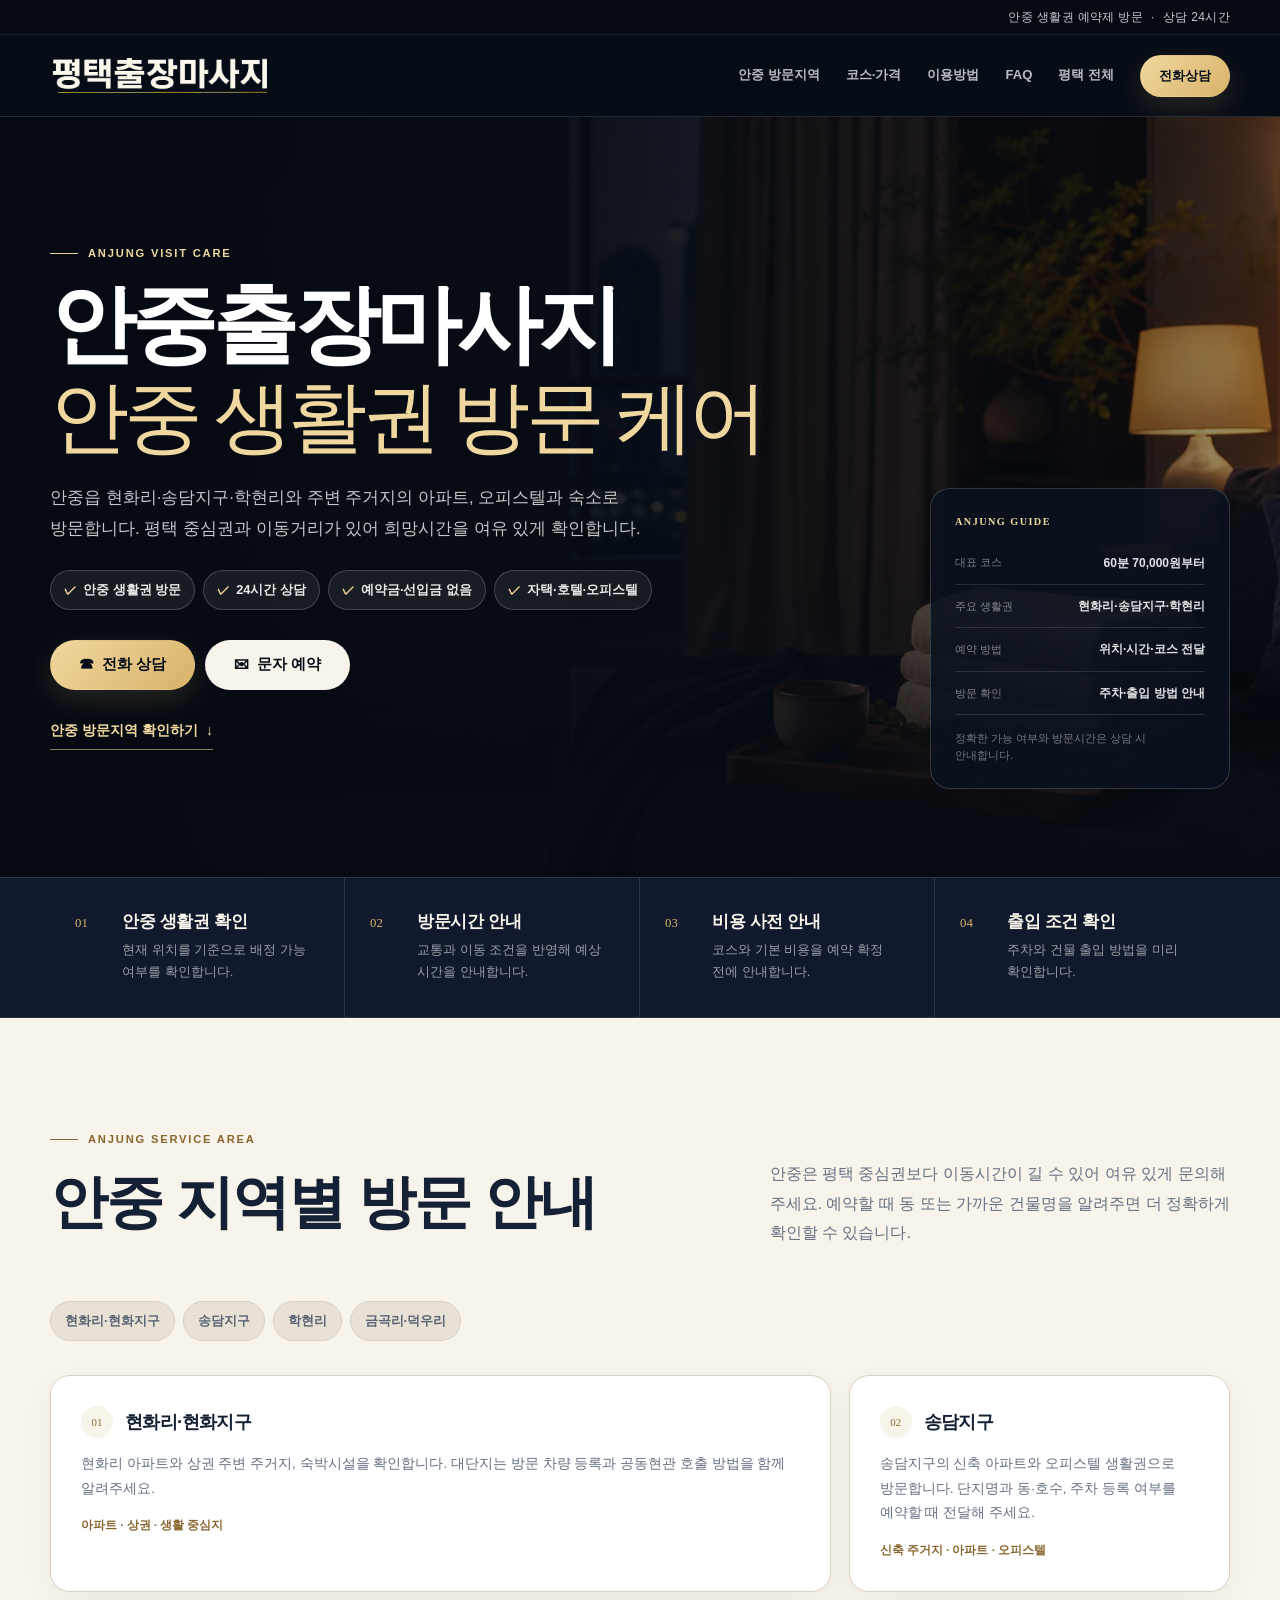
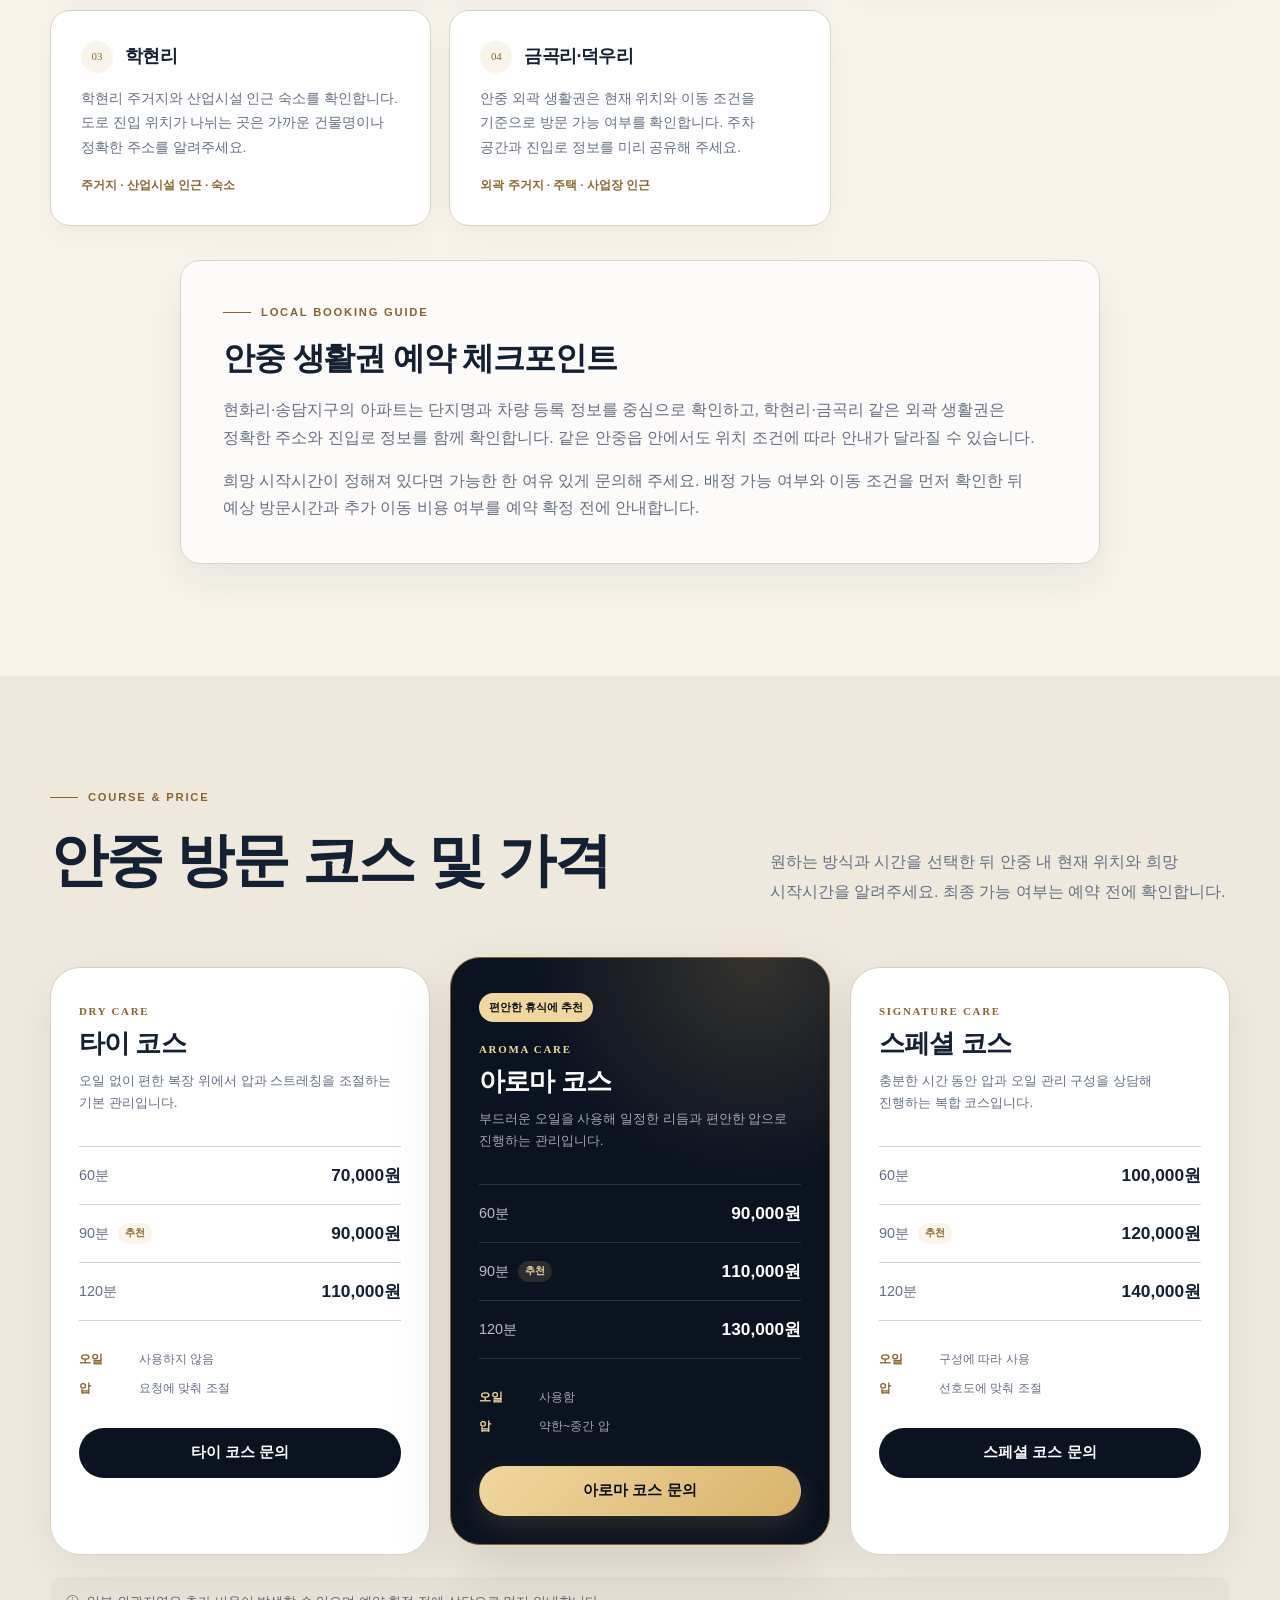
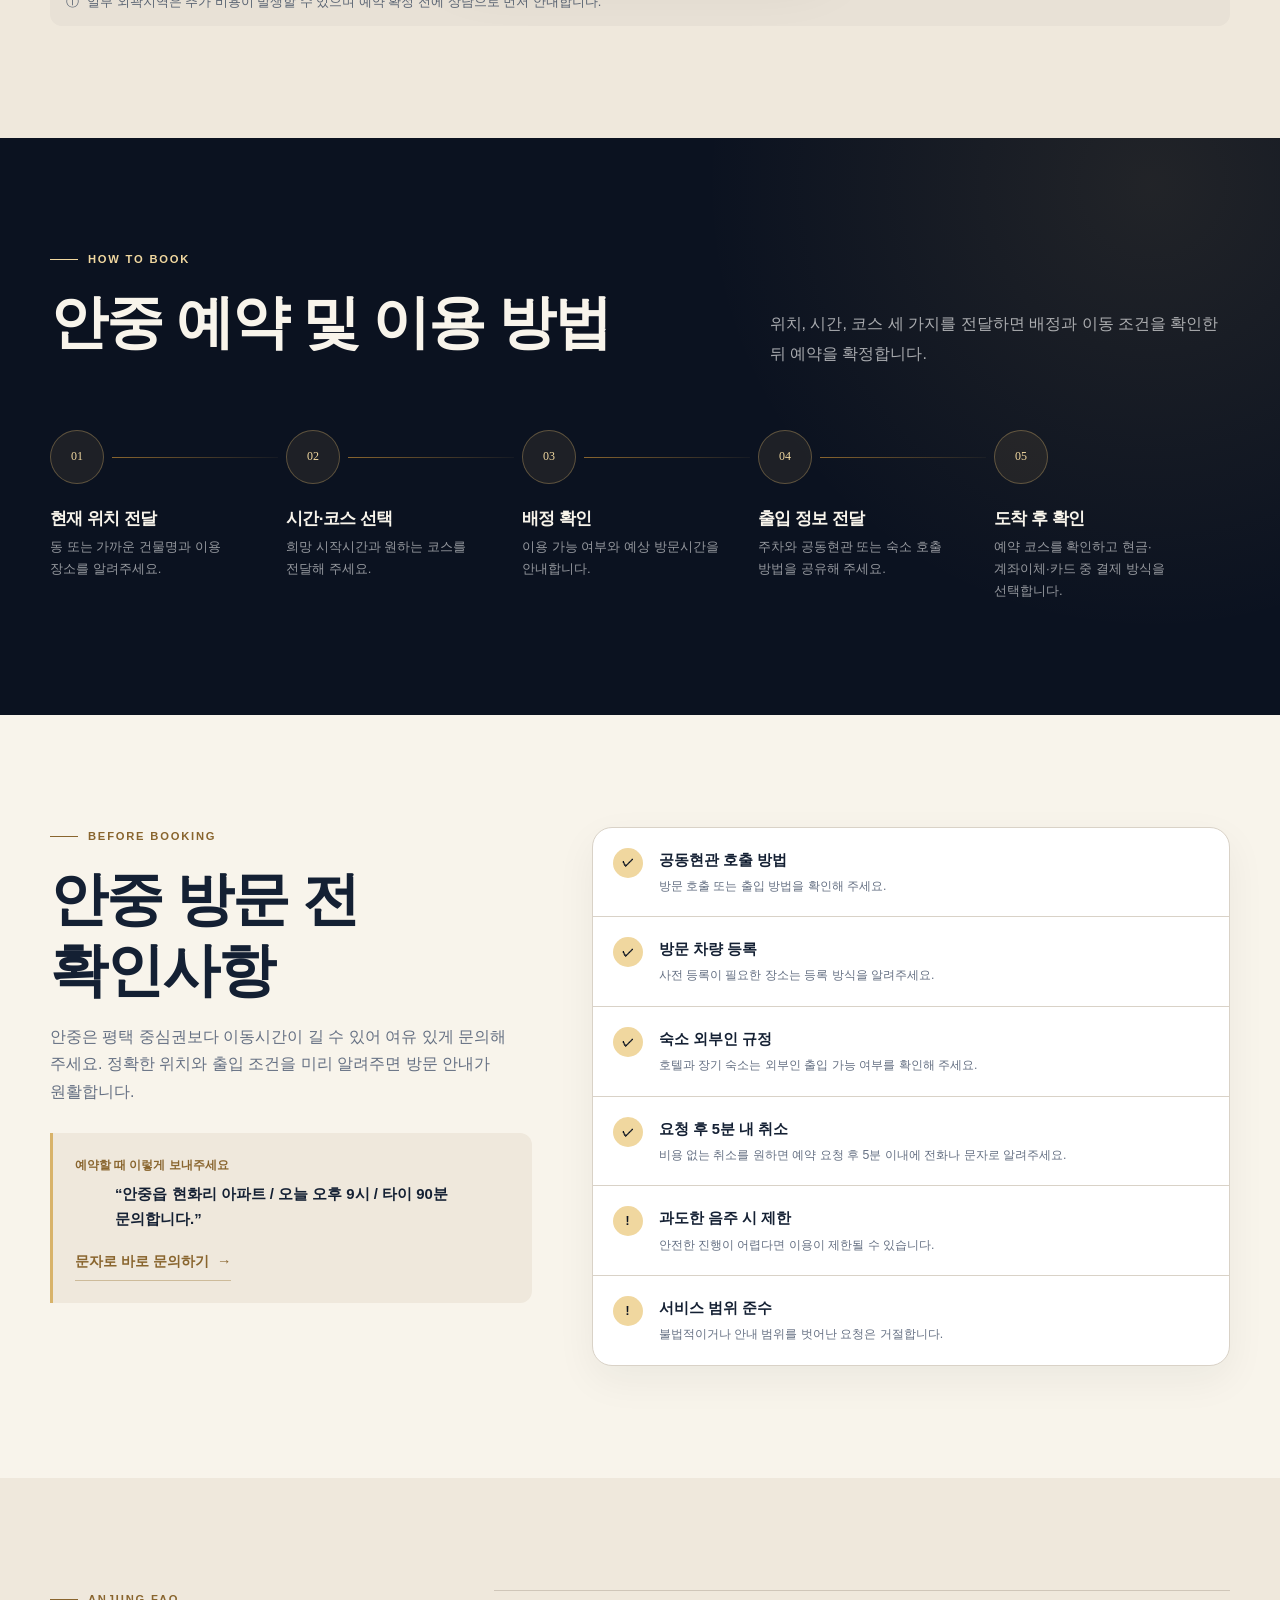
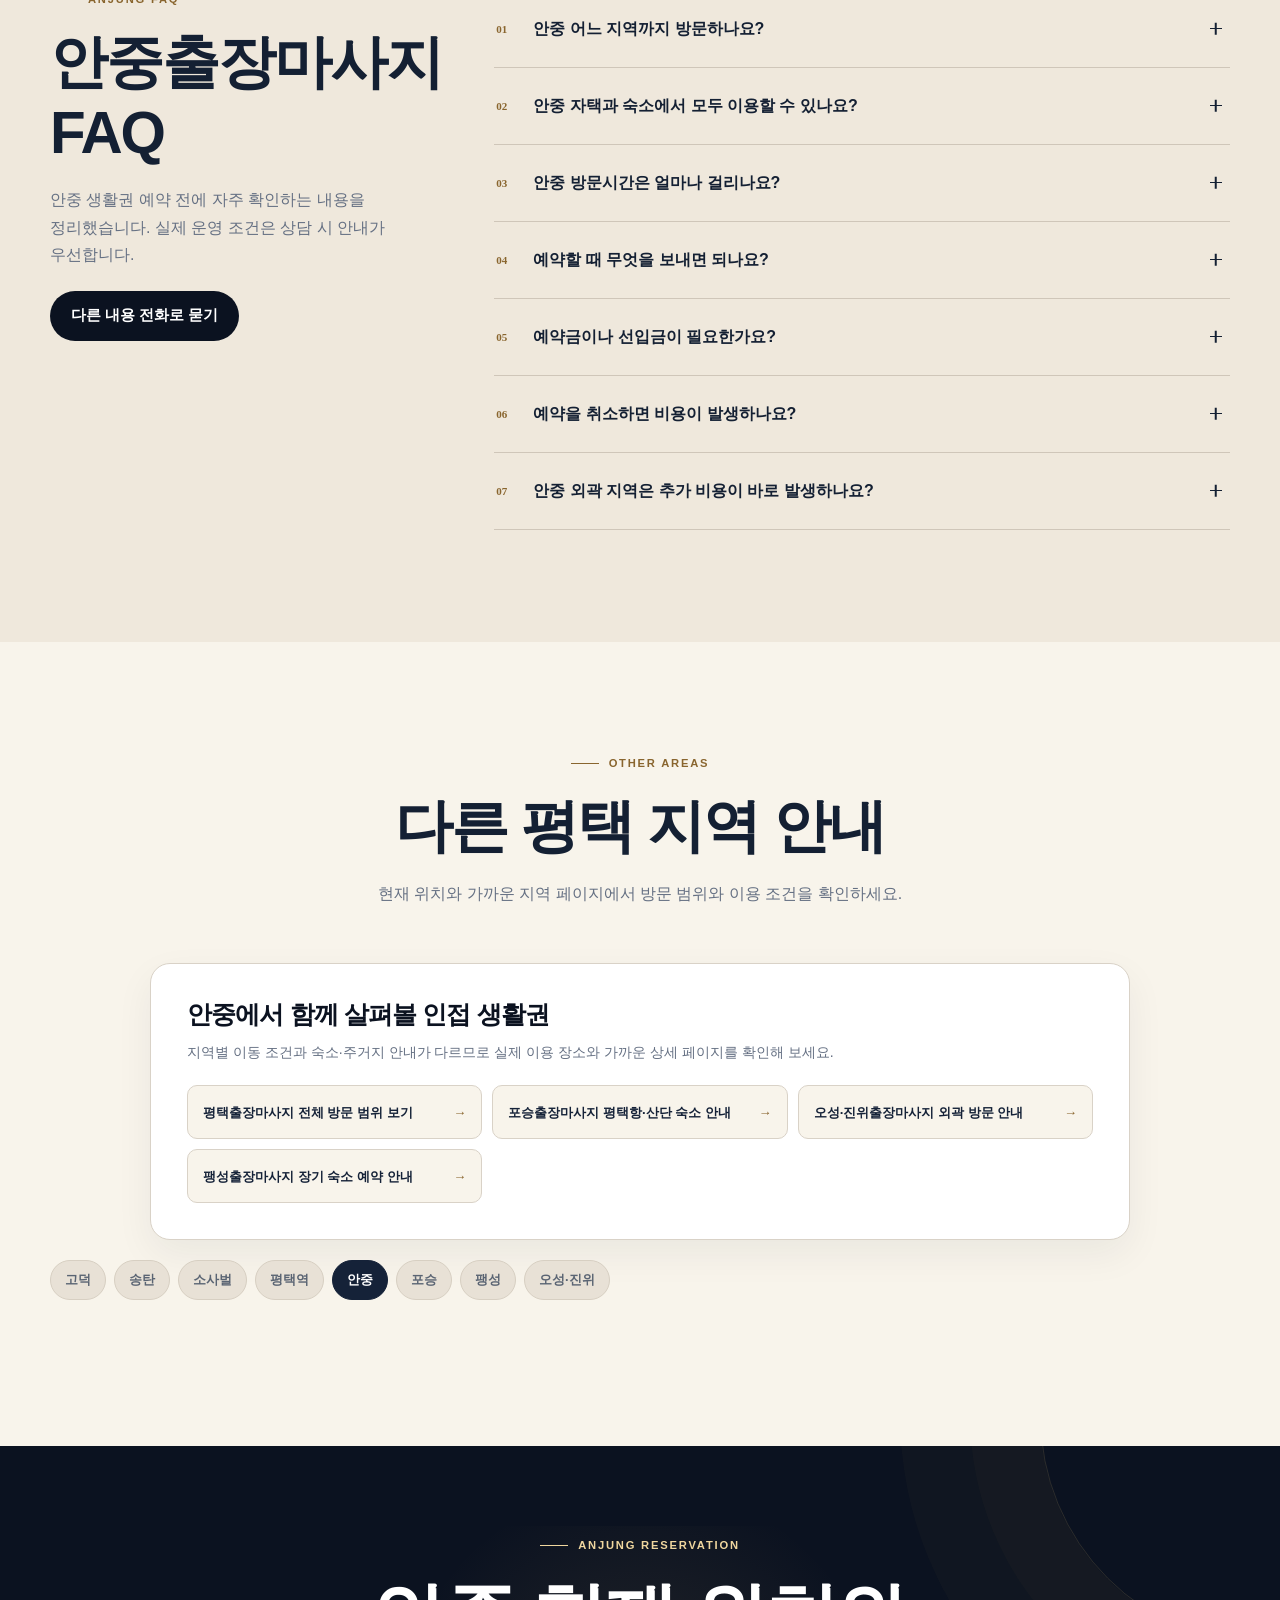
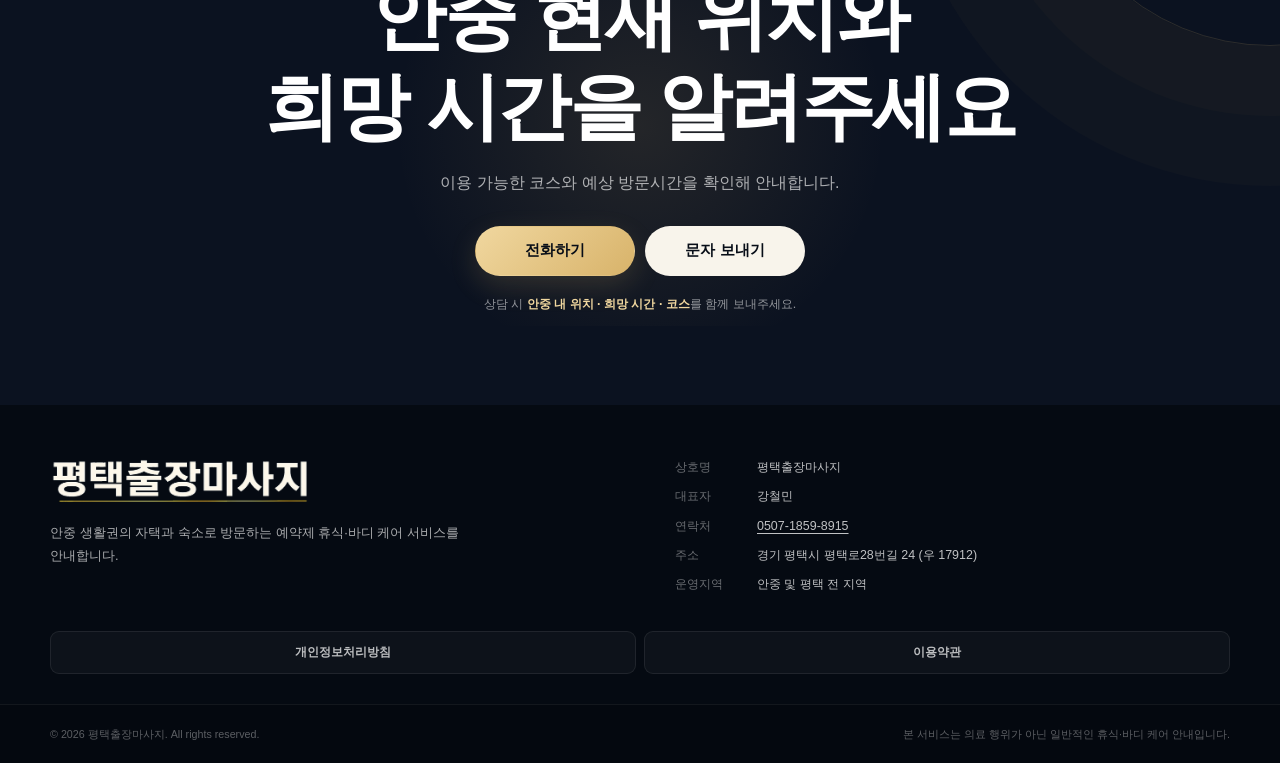
==== commit c746a759: "Polish nearby region headings" ====
--- a/anjung/index.html
+++ b/anjung/index.html
@@ -320,7 +320,7 @@
       <div class="container">
         <div class="section-heading section-heading--center"><p class="eyebrow eyebrow--dark"><span></span> OTHER AREAS</p><h2 id="other-region-title">다른 평택 지역 안내</h2><p>현재 위치와 가까운 지역 페이지에서 방문 범위와 이용 조건을 확인하세요.</p></div>
         <div class="contextual-links" aria-labelledby="anjung-nearby-title">
-          <h3 id="anjung-nearby-title">안중와 함께 살펴볼 인접 생활권</h3>
+          <h3 id="anjung-nearby-title">안중에서 함께 살펴볼 인접 생활권</h3>
           <p>지역별 이동 조건과 숙소·주거지 안내가 다르므로 실제 이용 장소와 가까운 상세 페이지를 확인해 보세요.</p>
           <nav class="contextual-link-grid" aria-label="안중 인접 지역 상세 안내"><a href="../"><span>평택출장마사지 전체 방문 범위 보기</span><i aria-hidden="true">→</i></a><a href="../poseung/"><span>포승출장마사지 평택항·산단 숙소 안내</span><i aria-hidden="true">→</i></a><a href="../oseong-jinwi/"><span>오성·진위출장마사지 외곽 방문 안내</span><i aria-hidden="true">→</i></a><a href="../paengseong/"><span>팽성출장마사지 장기 숙소 예약 안내</span><i aria-hidden="true">→</i></a></nav>
         </div>
